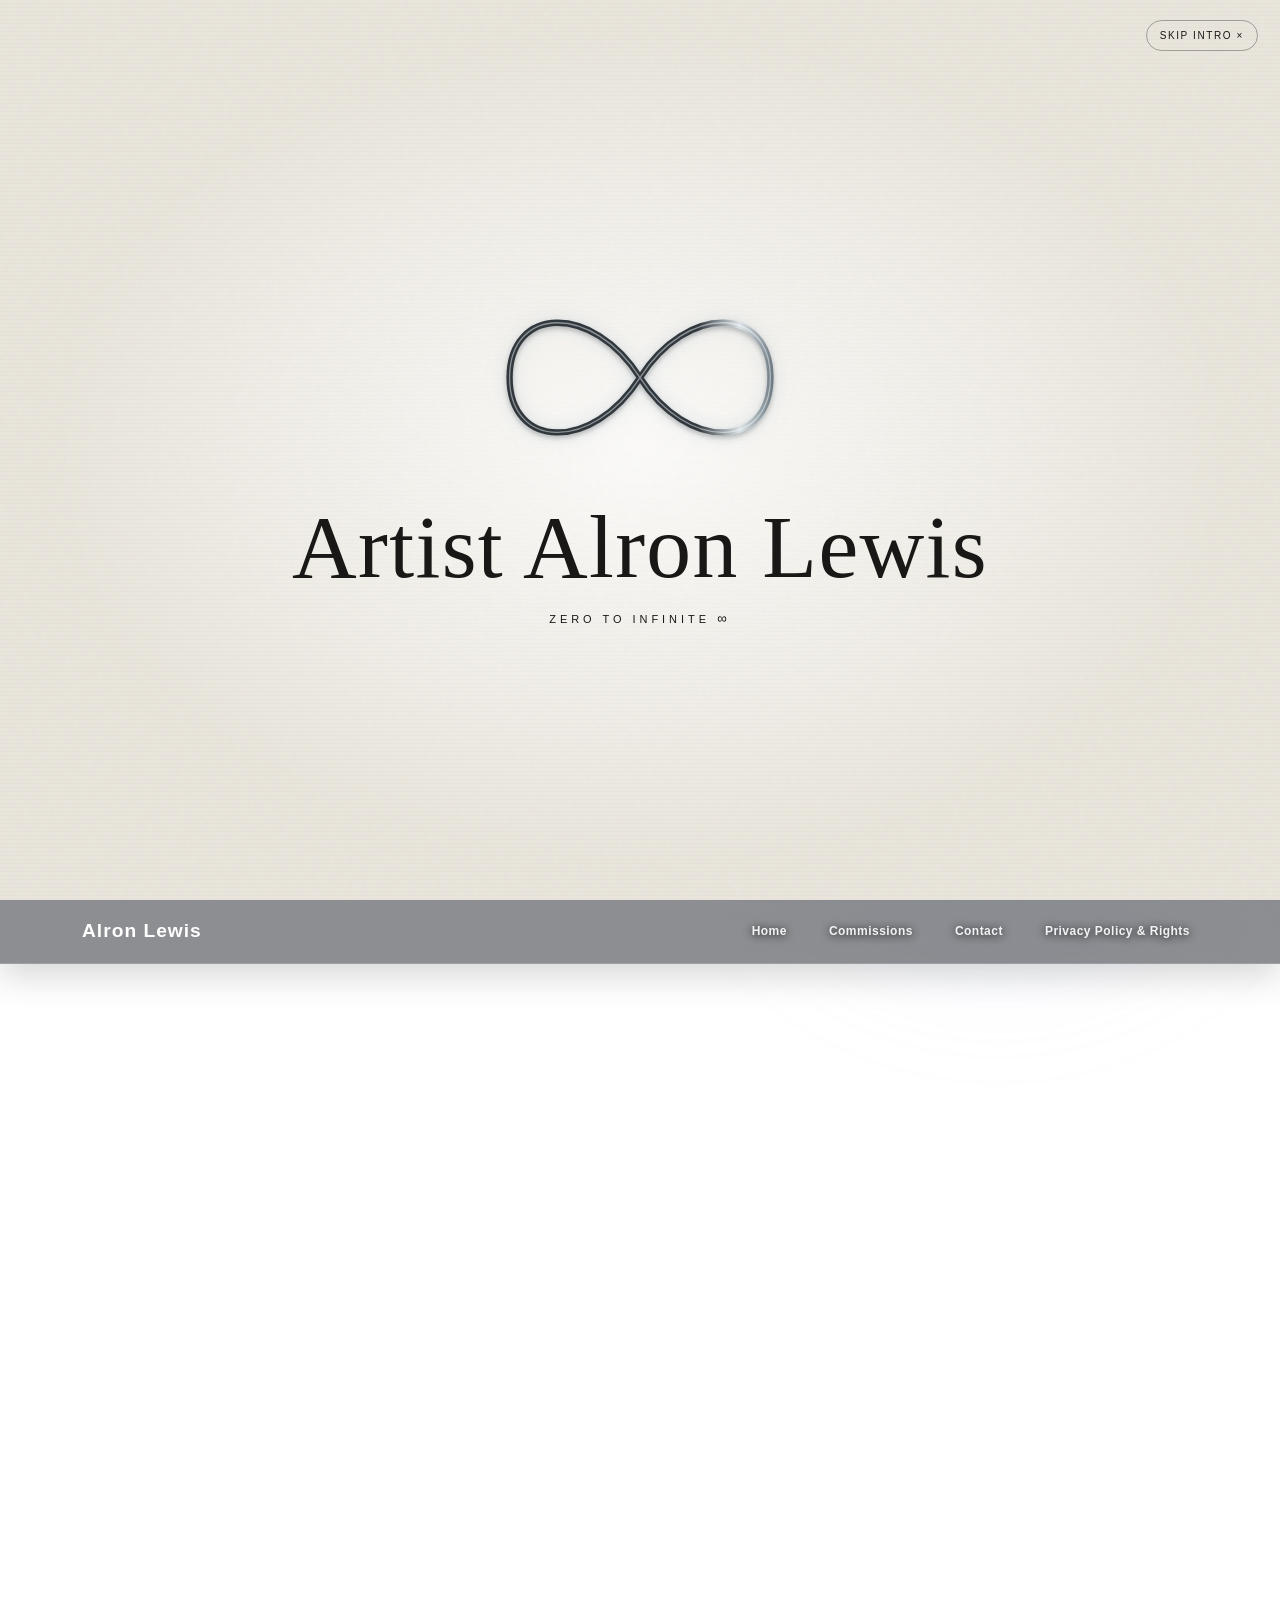
==== index.html @ 4b63dfe8 "Replace card reveal with continuous scroll brush reveal" ====
<!DOCTYPE html>
<html lang="en">
<head>
  <meta charset="UTF-8">
  <meta name="viewport" content="width=device-width, initial-scale=1.0">
  <title>Alron Lewis — Self-Taught Artist | Artwork &amp; Commissions</title>
  <link href="https://cdn.jsdelivr.net/npm/bootstrap@5.3.2/dist/css/bootstrap.min.css" rel="stylesheet">
  <link rel="stylesheet" href="https://cdnjs.cloudflare.com/ajax/libs/font-awesome/6.5.0/css/all.min.css">
 <style>
  html, body {
  margin: 0;
  padding: 0;
}

  body {
    font-family: "Poppins", sans-serif;
    background: #f4f4f4;
    color: #222;
  }

  header {
    background: url('homecover.jpg') center/cover no-repeat;
    padding: 70px 20px;
    text-align: center;
  }

  header h1 {
    font-size: 2.6rem;
    color: #fff;
    text-shadow: 2px 2px 6px rgba(0,0,0,0.6);
  }

  header p {
    font-size: 1.5rem;
    color: #eee;
    text-shadow: 2px 2px 6px rgba(0,0,0,0.6);
  }

  /* NAVBAR CLEAN UPGRADE */
.custom-nav {
  background: rgba(20, 20, 20, 0.9);
  backdrop-filter: blur(10px);
  padding: 12px 0;
  box-shadow: 0 10px 30px rgba(0,0,0,0.25);
}

.custom-nav .navbar-brand {
  font-weight: 700;
  letter-spacing: 1px;
  font-size: 1.2rem;
}

.custom-nav .nav-link {
  color: #ddd !important;
  margin-left: 18px;
  position: relative;
  font-weight: 500;
}

.custom-nav .nav-link::after {
  content: "";
  position: absolute;
  left: 0;
  bottom: -5px;
  width: 0%;
  height: 2px;
  background: #ffd700;
  transition: 0.3s ease;
}

.custom-nav .nav-link:hover::after {
  width: 100%;
}

.custom-nav .nav-link:hover {
  color: #fff !important;
}

/* Mobile */
@media (max-width: 768px) {
  .custom-nav {
    padding: 10px;
  }

  .custom-nav .nav-link {
    margin-left: 0;
    padding: 10px 0;
  }
}

 /* ABOUT CARD STYLE (same as achievement) */
.about-card {
  max-width: 1000px;
  margin: auto;
  background: #fafafa;
  border-radius: 20px;
  padding: 35px;
  display: flex;
  align-items: center;
  gap: 30px;
  box-shadow: 0 15px 35px rgba(0,0,0,0.08);
}

.about-card img {
  width: 220px;
  border-radius: 50%;
  object-fit: cover;
  box-shadow: 0 10px 25px rgba(0,0,0,0.15);
}

.about-content h2 {
  margin-bottom: 12px;
}

.about-content p {
  color: #555;
  font-size: 1rem;
  line-height: 1.7;
}

/* Mobile */
@media (max-width: 768px) {
  .about-card {
    flex-direction: column;
    text-align: center;
    padding: 25px;
  }

  .about-card img {
    width: 160px;
  }
}


  /* ACHIEVEMENTS */
  .achievement-section {
    padding: 80px 20px;
    background: #ffffff;
    text-align: center;
  }

  .achievement-list {
    display: flex;
    flex-direction: column;
    gap: 35px;
  }

  .achievement-card {
    max-width: 1000px;
    margin: auto;
    background: #fafafa;
    border-radius: 20px;
    padding: 35px;
    display: flex;
    align-items: center;
    gap: 30px;
    box-shadow: 0 15px 35px rgba(0,0,0,0.08);
    transition: transform 0.3s ease;
  }

  .achievement-card:hover {
    transform: translateY(-6px);
  }

  .achievement-logo {
    width: 200px;
    border-radius: 18px;
    cursor: pointer;
    transition: transform 0.3s ease;
  }

  .achievement-logo:hover {
    transform: scale(1.05);

  }

  .achievement-content h3 {
    font-size: 1.6rem;
    margin-bottom: 10px;
  }

  .achievement-content p {
    font-size: 1rem;
    color: #555;
  }

  .achievement-year {
    font-weight: 600;
    color: #777;
  }

/* SALE PREVIEW CARD (MATCHES OTHER CARDS) */
.sale-preview-card {
  max-width: 1000px;              /* same width logic as other cards */
  margin: auto;
  background: #fafafa;            /* same light background */
  border-radius: 20px;
  padding: 35px;
  box-shadow: 0 15px 35px rgba(0,0,0,0.08);
  transition: transform 0.3s ease;
  cursor: pointer;
}

.sale-preview-card:hover {
  transform: translateY(-6px);
}

/* Slideshow container inside card */
.sale-preview {
  max-width: 420px;               /* controls image size */
  margin: auto;
}

/* SALE PREVIEW CARD */
.sale-preview-card {
  background: #ffffff;
  padding: 18px;
  border-radius: 24px;
  box-shadow: 0 12px 30px rgba(0, 0, 0, 0.08);
  max-width: 360px;
  margin: auto;
  cursor: pointer;
  transition: transform 0.3s ease, box-shadow 0.3s ease;
}

/* Hover like other cards */
.sale-preview-card:hover {
  transform: translateY(-6px);
  box-shadow: 0 18px 40px rgba(0, 0, 0, 0.12);
}

/* IMAGE STYLE (MATCHING YOUR SCREENSHOT) */
.sale-preview-card img {
  width: 100%;
  height: auto;
  max-height: 1100px;
  object-fit: contain;          /* original size preserved */
  border-radius: 18px;          /* smooth corners like showcase */
  display: block;
  background: #f4f4f4;          /* soft inner background */
  padding: 10px;
}
/* Label text */
.sale-preview-label {
  border-radius: 14px; 
  text-align: center;
  margin-top: 18px;
  font-weight: 600;
  letter-spacing: 1px;
  color: #777;
}

/* Mobile */
@media (max-width: 768px) {
  .sale-preview-card {
    max-width: 90%;
    padding: 14px;
  }

  .sale-preview-card img {
    max-height: 220px;
    border-radius: 16px;
  }
}
  /* GALLERY */
  /* GALLERY CARD STYLE */
.gallery-card {
  max-width: 1100px;
  margin: auto;
  background: #fafafa;
  border-radius: 20px;
  padding: 35px;
  box-shadow: 0 15px 35px rgba(0,0,0,0.08);
}

.gallery-card h2 {
  margin-bottom: 25px;
}

.gallery img {
  border-radius: 14px;
  cursor: pointer;
  box-shadow: 0 8px 22px rgba(0,0,0,0.12);
  transition: transform 0.35s ease, box-shadow 0.35s ease;
}

.gallery img:hover {
  transform: translateY(-6px);
  box-shadow: 0 16px 30px rgba(0,0,0,0.2);
}
/* POPUP */
  .image-popup {
    display: none;
    position: fixed;
    inset: 0;
    background: rgba(0,0,0,0.85);
    z-index: 9999;
    justify-content: center;
    align-items: center;
  }

  .popup-image {
    max-width: 90%;
    max-height: 90%;
    border-radius: 16px;
    animation: zoomIn 0.3s ease;
  }

  .close-popup {
    position: absolute;
    top: 20px;
    right: 30px;
    font-size: 35px;
    color: #fff;
    cursor: pointer;
  }

  @keyframes zoomIn {
    from { transform: scale(0.85); opacity: 0; }
    to { transform: scale(1); opacity: 1; }
  }

  /* FOOTER */
  footer {
    background: #111;
    color: #fff;
    text-align: center;
    padding: 25px;
  }

  footer a {
    color: #fff;
    text-decoration: none;
    margin: 0 12px;
  }

  footer a:hover {
    color: #ffd700;
  }

  /* MOBILE */
  @media (max-width: 768px) {
    header h1 { font-size: 2rem; }
    header p { font-size: 1.1rem; }

    .achievement-card {
      flex-direction: column;
      text-align: center;
      padding: 25px;
    }

    .achievement-logo {
      width: 160px;
    }
  }
/* Mobile spacing */
@media (max-width: 768px) {
  .gallery-card {
    padding: 25px;
  }
}

  @keyframes zoomIn {
    from { transform: scale(0.85); opacity: 0; }
    to { transform: scale(1); opacity: 1; }
  }

  /* FOOTER */
  footer {
    background: #111;
    color: #fff;
    text-align: center;
    padding: 25px;
  }

  footer a {
    color: #fff;
    text-decoration: none;
    margin: 0 12px;
  }

  footer a:hover {
    color: #ffd700;
  }

  /* MOBILE */
  @media (max-width: 768px) {
    header h1 { font-size: 2rem; }
    header p { font-size: 1.1rem; }

    .achievement-card {
      flex-direction: column;
      text-align: center;
      padding: 25px;
    }

    .achievement-logo {
      width: 160px;
    }
  }

/* CINEMATIC ZERO TO INFINITE INTRO */
#alron-intro{position:fixed;inset:0;z-index:100000;background:#e9e5dc;color:#191817;display:grid;place-items:center;overflow:hidden;opacity:1;visibility:visible;transition:opacity .95s ease,visibility 0s linear .95s,background 1.1s ease,color 1.1s ease}
#alron-intro .intro-paper{position:absolute;inset:0;background:radial-gradient(ellipse at center,rgba(255,255,255,.82),transparent 65%),repeating-linear-gradient(0deg,rgba(70,60,45,.025) 0 1px,transparent 1px 4px),#e9e5dc}
#alron-intro .intro-grain{position:absolute;inset:0;opacity:.13;pointer-events:none;background-image:url("data:image/svg+xml,%3Csvg viewBox='0 0 180 180' xmlns='http://www.w3.org/2000/svg'%3E%3Cfilter id='n'%3E%3CfeTurbulence type='fractalNoise' baseFrequency='.8' numOctaves='3' stitchTiles='stitch'/%3E%3C/filter%3E%3Crect width='100%25' height='100%25' filter='url(%23n)' opacity='.25'/%3E%3C/svg%3E")}
#alron-intro .intro-center{position:relative;z-index:2;width:min(90%,760px);text-align:center;transform:translateY(0) scale(1);transition:opacity .7s ease,transform .7s ease}
#alron-intro .intro-mark{width:min(68vw,390px);display:block;margin:0 auto 18px;overflow:visible}
#alron-intro .intro-path{fill:none;stroke:url(#infinitySteel);stroke-width:5.2;stroke-linecap:round;stroke-linejoin:round;stroke-dasharray:1000;stroke-dashoffset:1000;filter:drop-shadow(0 2px 2px rgba(20,25,30,.28)) drop-shadow(0 0 7px rgba(190,205,215,.55));animation:alronDraw 3.1s cubic-bezier(.55,.05,.3,1) .35s forwards}#alron-intro .intro-glint{fill:none;stroke:rgba(255,255,255,.62);stroke-width:1.05;stroke-linecap:round;stroke-linejoin:round;stroke-dasharray:1000;stroke-dashoffset:1000;opacity:.72;animation:alronDraw 3.1s cubic-bezier(.55,.05,.3,1) .35s forwards}#alron-intro.intro-finale .intro-path{stroke:url(#infinitySteel)}
#alron-intro .intro-name{font:400 clamp(2.5rem,8vw,5.6rem)/1.05 Georgia,serif;letter-spacing:.015em;margin:0;opacity:0;transform:translateY(12px);animation:alronReveal .9s ease 3.25s forwards}
#alron-intro .intro-tag{font:500 11px Arial,sans-serif;letter-spacing:.36em;margin-top:17px;opacity:0;animation:alronReveal .9s ease 4s forwards}
#alron-intro .intro-skip{position:absolute;z-index:3;right:22px;top:20px;border:1px solid rgba(30,30,30,.35);background:transparent;color:inherit;padding:9px 13px;border-radius:30px;font:10px Arial,sans-serif;letter-spacing:.16em;cursor:pointer}
#alron-intro.intro-finale{background:#101010;color:#f4f1e9}
#alron-intro.intro-finale .intro-paper{opacity:0;transition:opacity 1s ease}

#alron-intro.intro-finale .intro-tag{color:#c8c4bc}
#alron-intro.intro-leave{animation:alronExit 1.15s cubic-bezier(.22,.61,.36,1) forwards;pointer-events:none}#alron-intro.intro-leave .intro-center{opacity:0;transform:translateY(-14px) scale(.98);transition:opacity .75s ease,transform .85s cubic-bezier(.22,.61,.36,1)}@keyframes alronExit{0%{opacity:1;filter:blur(0)}70%{opacity:.35;filter:blur(2px)}100%{opacity:0;filter:blur(7px);visibility:hidden}}
@keyframes alronDraw{to{stroke-dashoffset:0}}
@keyframes alronReveal{to{opacity:1;transform:translateY(0)}}
@keyframes alronPencil{0%{opacity:0;transform:translate(-115px,68px) rotate(-34deg)}12%{opacity:1}82%{opacity:1}100%{opacity:0;transform:translate(115px,-68px) rotate(-34deg)}}
@keyframes alronNudge{50%{transform:translateY(4px)}}
@media(max-width:600px){#alron-intro .intro-skip{right:14px;top:14px}#alron-intro .intro-tag{letter-spacing:.23em;font-size:9px}}
@media(prefers-reduced-motion:reduce){#alron-intro *,#alron-intro *:before{animation-duration:.01ms!important;animation-delay:0s!important;transition-duration:.01ms!important}}


/* DARK CINEMATIC HOMEPAGE */
html{scroll-behavior:smooth;scroll-padding-top:84px}
body{background:#0b0b0c;color:#eee;font-family:"Poppins",Arial,sans-serif}
.home-hero{position:relative;min-height:calc(100vh - 0px);display:flex;align-items:center;justify-content:flex-start;text-align:left;padding:120px clamp(26px,9vw,140px) 105px;background:#101012 url('homecover.jpg') center/cover no-repeat;overflow:hidden}
.home-hero:after{content:"";position:absolute;inset:0;background:linear-gradient(90deg,rgba(5,5,6,.88) 0%,rgba(5,5,6,.55) 48%,rgba(5,5,6,.08) 100%),linear-gradient(0deg,rgba(5,5,6,.62),transparent 35%);pointer-events:none}
.hero-shade{position:absolute;inset:0;background:radial-gradient(ellipse at 72% 42%,rgba(255,255,255,.08),transparent 38%);z-index:1}
.hero-copy{position:relative;z-index:2;max-width:760px}
.hero-kicker{font-size:10px!important;letter-spacing:.42em;color:#c4c4c4!important;margin:0 0 24px!important;text-shadow:none!important}
.home-hero h1{font:400 clamp(3.2rem,8.8vw,7.8rem)/.92 Georgia,serif;letter-spacing:-.045em;color:#f5f3ee;text-shadow:0 5px 30px rgba(0,0,0,.35);margin:0}
.home-hero h1 span{color:#b9c0c5}
.home-hero .hero-tagline{font:500 11px Arial,sans-serif;letter-spacing:.42em;color:#d2d0cb;margin:30px 0 0;text-shadow:none}
.hero-tagline span{font-size:1.5em;margin-left:5px}
.hero-actions{display:flex;flex-wrap:wrap;gap:13px;margin-top:42px}
.hero-btn{display:inline-flex;align-items:center;gap:22px;padding:15px 20px;text-decoration:none;font:10px Arial,sans-serif;letter-spacing:.15em;transition:all .3s ease}
.hero-btn-primary{background:#eee;color:#111;border:1px solid #eee}
.hero-btn-primary:hover{background:#b9c0c5;border-color:#b9c0c5;color:#090909;transform:translateY(-3px)}
.hero-btn-quiet{border:1px solid rgba(255,255,255,.45);color:#f4f2ed;background:rgba(15,15,16,.18);backdrop-filter:blur(8px)}
.hero-btn-quiet:hover{border-color:#fff;background:rgba(255,255,255,.1);color:#fff;transform:translateY(-3px)}
.hero-bottomline{position:absolute;z-index:2;left:clamp(26px,9vw,140px);right:clamp(26px,9vw,140px);bottom:28px;display:flex;justify-content:space-between;color:rgba(255,255,255,.65);font:9px Arial,sans-serif;letter-spacing:.2em}
.hero-scroll{position:absolute;z-index:2;right:clamp(26px,9vw,140px);bottom:75px;color:#ddd;font:9px Arial,sans-serif;letter-spacing:.18em;writing-mode:vertical-rl;display:flex;gap:12px;align-items:center}
.custom-nav{background:rgba(12,12,13,.82);backdrop-filter:blur(18px);border-bottom:1px solid rgba(255,255,255,.08);box-shadow:0 8px 30px rgba(0,0,0,.18)}
.custom-nav .navbar-brand{color:#f3f1ec}
.custom-nav .nav-link{color:#c9c9c9!important;font-size:12px;letter-spacing:.04em}
.custom-nav .nav-link::after{background:#c4cbd0}
.about-section,.gallery-section,.social-links{background:#101012!important;color:#eee}
.about-card,.achievement-card,.gallery-card{background:#171719;color:#eee;border:1px solid rgba(255,255,255,.07);box-shadow:0 18px 50px rgba(0,0,0,.22)}
.about-content p,.achievement-content p{color:#bcbcbc}
.achievement-section{background:#0b0b0c;color:#eee}
.achievement-year{color:#a7a7a7}
.sale-preview-card{background:#171719;border:1px solid rgba(255,255,255,.08);box-shadow:0 18px 50px rgba(0,0,0,.24)}
.sale-preview-card img{background:#101012}
.sale-preview-label{color:#d1d1d1;letter-spacing:.16em;font-size:11px}
.gallery-card h2{color:#e8e6e1;font:400 clamp(1.25rem,2.8vw,2rem)/1.35 Georgia,serif}
.social-links p{color:#aaa}
.social-links .btn{border-color:#777;color:#eee}
.social-links .btn:hover{background:#eee;color:#111;border-color:#eee}
footer{background:#070708;color:#aaa;border-top:1px solid rgba(255,255,255,.08)}
footer a{color:#ddd}
@media(max-width:768px){
 .home-hero{min-height:88vh;padding:115px 25px 115px;background-position:60% center}
 .home-hero:after{background:linear-gradient(90deg,rgba(5,5,6,.82),rgba(5,5,6,.34)),linear-gradient(0deg,rgba(5,5,6,.65),transparent 45%)}
 .home-hero h1{font-size:clamp(3.1rem,14vw,5.3rem)}
 .hero-kicker{letter-spacing:.3em}
 .home-hero .hero-tagline{letter-spacing:.28em}
 .hero-actions{gap:10px;margin-top:32px;flex-direction:column;align-items:flex-start}
 .hero-btn{min-width:230px;justify-content:space-between}
 .hero-bottomline{left:24px;right:24px;bottom:22px;font-size:8px;letter-spacing:.12em}
 .hero-scroll{display:none}
}


/* HOMEPAGE NAV + DYNAMIC STEEL GLASS CARDS */
.custom-nav{background:rgba(8,9,11,.96)!important;border-bottom:1px solid rgba(215,225,235,.2)!important}
.custom-nav .navbar-brand{color:#fff!important}
.custom-nav .navbar-toggler{border:1px solid rgba(255,255,255,.45)!important;padding:7px 10px}
.custom-nav .navbar-toggler-icon{filter:brightness(0) invert(1);opacity:1}
.custom-nav .nav-link{color:#f1f3f5!important;font-weight:600!important;text-shadow:0 1px 8px #000;opacity:1!important}
.custom-nav .nav-link:hover,.custom-nav .nav-link:focus{color:#fff!important}
@media(min-width:992px){
  .custom-nav .navbar-toggler{display:none!important}
  .custom-nav #navbarNav{display:flex!important;flex-basis:auto!important;visibility:visible!important}
  .custom-nav .navbar-nav{flex-direction:row!important;gap:8px}
}
@media(max-width:991.98px){
  .custom-nav #navbarNav{background:rgba(9,10,12,.98);padding:12px 18px;margin-top:10px;border:1px solid rgba(255,255,255,.13);border-radius:14px}
  .custom-nav .nav-link{padding:12px 4px!important}
}
.about-card,.achievement-card,.gallery-card,.sale-feature-card{
  color:#f2f3f4!important;
  background:linear-gradient(135deg,rgba(39,43,49,.97),rgba(17,19,23,.97) 58%,rgba(48,53,60,.94))!important;
  border:1px solid rgba(220,230,240,.2)!important;
  box-shadow:0 22px 55px rgba(0,0,0,.42),inset 0 1px 0 rgba(255,255,255,.12)!important;
  position:relative;isolation:isolate;overflow:hidden;
}
.about-card:before,.achievement-card:before,.gallery-card:before,.sale-feature-card:before{
  content:"";position:absolute;inset:0 0 auto;height:2px;z-index:2;
  background:linear-gradient(90deg,transparent,#9daab5,#fff,#7c8994,transparent);
  opacity:.9;pointer-events:none
}
.about-content h2,.achievement-content h3,.gallery-card h2{color:#f6f5f1!important}
.about-content p,.achievement-content p{color:#cbd0d5!important}
.about-content strong,.achievement-content strong{color:#fff!important}
.achievement-year{color:#aeb9c3!important}
.about-card,.achievement-card{transition:transform .45s cubic-bezier(.2,.75,.25,1),box-shadow .45s ease,border-color .45s ease!important}
.about-card:hover,.achievement-card:hover{transform:translateY(-7px) scale(1.008);border-color:rgba(220,235,248,.48)!important;box-shadow:0 30px 75px rgba(0,0,0,.55),0 0 28px rgba(180,200,220,.08),inset 0 1px 0 rgba(255,255,255,.18)!important}
.achievement-card{position:relative}
.achievement-card:after{content:"";position:absolute;width:210px;height:210px;right:-95px;top:-115px;border-radius:50%;background:radial-gradient(circle,rgba(205,220,235,.13),transparent 68%);pointer-events:none}
.achievement-logo{position:relative;z-index:1;transition:transform .5s cubic-bezier(.2,.75,.25,1),filter .5s ease!important}
.achievement-card:hover .achievement-logo{transform:scale(1.035) rotate(-1deg);filter:contrast(1.04)}
.gallery-card{transition:border-color .35s ease,box-shadow .35s ease}
.gallery-card img{transition:transform .45s cubic-bezier(.2,.75,.25,1),filter .45s ease!important}
.gallery-card img:hover{transform:translateY(-8px) scale(1.025);filter:brightness(1.06)}
/* Artwork-for-sale feature */
.sale-feature-section{background:#0b0b0c!important}
.sale-feature-card{max-width:1100px;margin:auto;border-radius:28px;display:grid;grid-template-columns:minmax(0,1.05fr) minmax(0,.95fr);min-height:420px;transition:transform .4s ease,box-shadow .4s ease}
.sale-feature-card:hover{transform:translateY(-6px);box-shadow:0 32px 80px rgba(0,0,0,.58),0 0 35px rgba(190,205,220,.08),inset 0 1px 0 rgba(255,255,255,.16)!important}
.sale-feature-visual{position:relative;min-height:420px;padding:24px;display:flex;align-items:center;justify-content:center;background:radial-gradient(ellipse at center,rgba(160,175,190,.13),transparent 68%)}
.sale-feature-carousel{width:100%;height:100%;min-height:370px;border-radius:18px;overflow:hidden;background:#090a0c}
.sale-feature-carousel .carousel-inner,.sale-feature-carousel .carousel-item{height:100%;min-height:370px}
.sale-feature-carousel .carousel-item img{width:100%;height:370px;object-fit:contain;padding:10px;display:block;filter:drop-shadow(0 18px 25px rgba(0,0,0,.45))}
.sale-feature-carousel .carousel-indicators{margin-bottom:8px}
.sale-feature-carousel .carousel-indicators button{width:7px;height:7px;border:0;border-radius:50%;margin:0 5px}
.sale-feature-carousel .carousel-control-prev,.sale-feature-carousel .carousel-control-next{width:12%;opacity:.8}
.sale-image-caption{position:absolute;left:34px;top:34px;z-index:3;padding:7px 10px;border:1px solid rgba(255,255,255,.2);border-radius:30px;background:rgba(8,9,11,.65);color:#e9edf0;font:9px Arial,sans-serif;letter-spacing:.16em;backdrop-filter:blur(10px)}
.sale-feature-copy{padding:clamp(28px,5vw,64px);display:flex;flex-direction:column;justify-content:center;align-items:flex-start}
.sale-eyebrow{font:10px Arial,sans-serif;letter-spacing:.2em;color:#b8c3cc;margin-bottom:24px}
.sale-eyebrow i{font-size:7px;color:#d5e0e8;margin-right:8px;vertical-align:2px}
.sale-feature-copy h2{font:400 clamp(2.2rem,4vw,3.7rem)/1.04 Georgia,serif;letter-spacing:-.035em;color:#f6f4ef;margin:0 0 22px}
.sale-feature-copy h2 em{color:#aebbc5;font-weight:400}
.sale-feature-copy p{max-width:390px;color:#c0c6cc;font-size:14px;line-height:1.9;margin:0 0 30px}
.sale-feature-link{display:inline-flex;align-items:center;gap:35px;padding:15px 19px;background:#e9edf0;color:#111519;text-decoration:none;font:10px Arial,sans-serif;letter-spacing:.13em;transition:all .3s ease}
.sale-feature-link:hover{background:#b8c5ce;color:#080a0c;transform:translateY(-3px);gap:43px}
.sale-footnote{margin-top:28px;color:#84919b;font:9px Arial,sans-serif;letter-spacing:.18em}
@media(max-width:767px){
 .sale-feature-card{grid-template-columns:1fr;border-radius:22px}
 .sale-feature-visual{min-height:300px;padding:15px}
 .sale-feature-carousel,.sale-feature-carousel .carousel-inner,.sale-feature-carousel .carousel-item{min-height:270px}
 .sale-feature-carousel .carousel-item img{height:270px}
 .sale-image-caption{left:24px;top:24px;font-size:8px}
 .sale-feature-copy{padding:30px 25px 34px}
 .sale-feature-copy h2{font-size:2.5rem}
}
@media(prefers-reduced-motion:reduce){
 .about-card,.achievement-card,.gallery-card img,.sale-feature-card,.sale-feature-link{transition:none!important}
}


/* MATCH ABOUT + ACHIEVEMENT PANELS TO THE ARTWORK-FOR-SALE FEATURE */
.about-card,.achievement-card{
  display:grid!important;
  grid-template-columns:minmax(0,1.05fr) minmax(0,.95fr)!important;
  align-items:stretch!important;
  gap:0!important;
  max-width:1100px!important;
  min-height:390px;
  padding:0!important;
  border-radius:28px!important;
  overflow:hidden!important;
  background:linear-gradient(135deg,#272b31,#111317 58%,#30353c)!important;
  border:1px solid rgba(220,230,240,.2)!important;
  box-shadow:0 22px 55px rgba(0,0,0,.42),inset 0 1px 0 rgba(255,255,255,.12)!important;
}
.about-card>img,.achievement-card>.achievement-logo{
  width:100%!important;
  height:100%!important;
  min-height:390px;
  max-height:440px;
  object-fit:contain!important;
  padding:28px!important;
  margin:0!important;
  border:0!important;
  border-radius:0!important;
  background:radial-gradient(ellipse at center,rgba(160,175,190,.16),transparent 70%),linear-gradient(135deg,rgba(255,255,255,.035),rgba(0,0,0,.18))!important;
  box-shadow:none!important;
  cursor:pointer;
}
.about-content,.achievement-content{
  padding:clamp(28px,5vw,62px)!important;
  display:flex;
  flex-direction:column;
  justify-content:center;
  align-items:flex-start;
  text-align:left;
  position:relative;
  z-index:1;
}
.about-content h2,.achievement-content h3{
  color:#f6f4ef!important;
  font:400 clamp(2rem,3.7vw,3.2rem)/1.08 Georgia,serif!important;
  letter-spacing:-.035em;
  margin:0 0 22px!important;
}
.about-content p,.achievement-content p{
  max-width:440px;
  color:#c0c6cc!important;
  font-size:14px!important;
  line-height:1.9!important;
  margin:0 0 22px!important;
}
.about-content strong,.achievement-content strong{color:#fff!important}
.achievement-year{
  display:inline-block;
  color:#b8c3cc!important;
  font:10px Arial,sans-serif;
  letter-spacing:.2em;
  padding:9px 13px;
  border:1px solid rgba(220,230,240,.22);
  border-radius:30px;
  background:rgba(255,255,255,.045);
}
.about-card:hover,.achievement-card:hover{
  transform:translateY(-6px)!important;
  border-color:rgba(220,235,248,.42)!important;
  box-shadow:0 32px 80px rgba(0,0,0,.58),0 0 35px rgba(190,205,220,.08),inset 0 1px 0 rgba(255,255,255,.16)!important;
}
.achievement-card:hover>.achievement-logo,.about-card:hover>img{
  transform:scale(1.025)!important;
  filter:brightness(1.06);
}
.gallery-card{
  max-width:1100px!important;
  padding:clamp(24px,4vw,48px)!important;
  border-radius:28px!important;
}
.gallery-card h2{margin-bottom:32px!important}
@media(max-width:767px){
  .about-card,.achievement-card{grid-template-columns:1fr!important;min-height:0}
  .about-card>img,.achievement-card>.achievement-logo{
    min-height:0;height:290px!important;max-height:320px;padding:18px!important;
  }
  .about-content,.achievement-content{padding:28px 25px 32px!important;align-items:center;text-align:center}
  .about-content h2,.achievement-content h3{font-size:2.35rem!important}
  .about-content p,.achievement-content p{font-size:13px!important}
}


/* SAME SPLIT-CARD DESIGN AS ARTWORK FOR SALE — DISTINCT GRADIENTS */
.about-card,.achievement-card{
  display:grid!important;
  grid-template-columns:minmax(0,1.05fr) minmax(0,.95fr)!important;
  align-items:stretch!important;
  gap:0!important;
  max-width:1100px!important;
  min-height:420px!important;
  padding:0!important;
  margin:0 auto 34px!important;
  border-radius:28px!important;
  overflow:hidden!important;
  position:relative!important;
  isolation:isolate!important;
  border:1px solid rgba(255,255,255,.2)!important;
  box-shadow:0 22px 55px rgba(0,0,0,.42),inset 0 1px 0 rgba(255,255,255,.15)!important;
  transition:transform .4s ease,box-shadow .4s ease,border-color .4s ease!important;
}
/* About — warm graphite / bronze gradient */
.about-card{
  background:linear-gradient(118deg,#453b32 0%,#29231f 48%,#171719 100%)!important;
}
.about-card>img{
  background:radial-gradient(ellipse at 50% 45%,rgba(218,177,125,.24),transparent 68%),linear-gradient(145deg,rgba(207,167,119,.13),rgba(12,12,13,.3))!important;
}
/* Camlin — deep forest / emerald gradient */
.achievement-card:nth-child(1){
  background:linear-gradient(118deg,#183b35 0%,#172b29 48%,#121719 100%)!important;
}
.achievement-card:nth-child(1)>.achievement-logo{
  background:radial-gradient(ellipse at 50% 45%,rgba(102,190,157,.22),transparent 68%),linear-gradient(145deg,rgba(79,154,127,.14),rgba(8,14,13,.3))!important;
}
/* Google — midnight indigo / violet gradient */
.achievement-card:nth-child(2){
  background:linear-gradient(118deg,#34304d 0%,#242238 48%,#15151c 100%)!important;
}
.achievement-card:nth-child(2)>.achievement-logo{
  background:radial-gradient(ellipse at 50% 45%,rgba(157,145,220,.24),transparent 68%),linear-gradient(145deg,rgba(132,119,195,.14),rgba(10,10,18,.3))!important;
}
.about-card:before,.achievement-card:before{
  content:"";position:absolute;inset:0 0 auto;height:2px;z-index:2;
  background:linear-gradient(90deg,transparent,rgba(255,255,255,.5),#fff,rgba(255,255,255,.35),transparent);
  opacity:.8;pointer-events:none;
}
.about-card>img,.achievement-card>.achievement-logo{
  width:100%!important;height:100%!important;min-height:420px!important;max-height:460px!important;
  object-fit:contain!important;padding:26px!important;margin:0!important;
  border:0!important;border-radius:0!important;box-shadow:none!important;
  display:block;position:relative;z-index:1;
  transition:transform .55s cubic-bezier(.2,.75,.25,1),filter .55s ease!important;
}
.about-content,.achievement-content{
  padding:clamp(28px,5vw,64px)!important;
  display:flex!important;flex-direction:column!important;justify-content:center!important;
  align-items:flex-start!important;text-align:left!important;position:relative;z-index:1;
}
.about-content h2,.achievement-content h3{
  color:#fbf8f2!important;font:400 clamp(2.2rem,4vw,3.6rem)/1.04 Georgia,serif!important;
  letter-spacing:-.035em;margin:0 0 22px!important;
}
.about-content p,.achievement-content p{
  max-width:430px;color:rgba(247,245,240,.78)!important;
  font-size:14px!important;line-height:1.9!important;margin:0 0 24px!important;
}
.about-content strong,.achievement-content strong{color:#fff!important}
.achievement-year{
  display:inline-block!important;color:#f3eee5!important;font:10px Arial,sans-serif!important;
  letter-spacing:.2em;padding:9px 14px;border:1px solid rgba(255,255,255,.28);
  border-radius:30px;background:rgba(255,255,255,.07);
}
.about-card:hover,.achievement-card:hover{
  transform:translateY(-6px)!important;border-color:rgba(255,255,255,.4)!important;
  box-shadow:0 32px 80px rgba(0,0,0,.58),0 0 35px rgba(210,210,220,.08),inset 0 1px 0 rgba(255,255,255,.2)!important;
}
.about-card:hover>img,.achievement-card:hover>.achievement-logo{
  transform:scale(1.035)!important;filter:brightness(1.07);
}
@media(max-width:767px){
  .about-card,.achievement-card{grid-template-columns:1fr!important;min-height:0!important;border-radius:22px!important}
  .about-card>img,.achievement-card>.achievement-logo{
    min-height:0!important;height:290px!important;max-height:320px!important;padding:18px!important;
  }
  .about-content,.achievement-content{padding:30px 25px 34px!important;align-items:flex-start!important;text-align:left!important}
  .about-content h2,.achievement-content h3{font-size:2.55rem!important}
  .about-content p,.achievement-content p{font-size:13px!important}
}


/* FINAL ALIGNMENT: ABOUT + ACHIEVEMENTS USE THE SALE FEATURE CARD GEOMETRY */
.about-card,.achievement-card{
  max-width:1100px!important;
  width:100%!important;
  min-height:420px!important;
  margin:0 auto 34px!important;
  padding:0!important;
  display:grid!important;
  grid-template-columns:minmax(0,1.05fr) minmax(0,.95fr)!important;
  align-items:stretch!important;
  gap:0!important;
  border-radius:28px!important;
  overflow:hidden!important;
  border:1px solid rgba(220,230,240,.2)!important;
  box-shadow:0 22px 55px rgba(0,0,0,.42),inset 0 1px 0 rgba(255,255,255,.12)!important;
  transition:transform .4s ease,box-shadow .4s ease!important;
}
/* Different card gradients only — same layout as sale card */
.about-card{
  background:linear-gradient(135deg,#51453b 0%,#302923 58%,#1b1918 100%)!important;
}
.achievement-card:nth-child(1){
  background:linear-gradient(135deg,#294b43 0%,#1d3530 58%,#151d1b 100%)!important;
}
.achievement-card:nth-child(2){
  background:linear-gradient(135deg,#45405f 0%,#2c2942 58%,#191822 100%)!important;
}
/* Image side: same inset frame and breathing room as sale carousel */
.about-card>img,.achievement-card>img.achievement-logo{
  width:100%!important;
  height:100%!important;
  min-height:420px!important;
  max-height:460px!important;
  object-fit:contain!important;
  display:block!important;
  padding:24px!important;
  margin:0!important;
  border:0!important;
  border-radius:0!important;
  box-shadow:none!important;
  background:radial-gradient(ellipse at center,rgba(255,255,255,.13),transparent 70%),rgba(0,0,0,.12)!important;
  transition:transform .45s ease,filter .45s ease!important;
}
/* Text side mirrors .sale-feature-copy exactly */
.about-content,.achievement-content{
  padding:clamp(28px,5vw,64px)!important;
  display:flex!important;
  flex-direction:column!important;
  justify-content:center!important;
  align-items:flex-start!important;
  text-align:left!important;
  position:relative!important;
}
.about-content h2,.achievement-content h3{
  color:#f6f4ef!important;
  font:400 clamp(2.2rem,4vw,3.6rem)/1.04 Georgia,serif!important;
  letter-spacing:-.035em!important;
  margin:0 0 22px!important;
}
.about-content p,.achievement-content p{
  max-width:390px!important;
  color:rgba(247,245,240,.8)!important;
  font-size:14px!important;
  line-height:1.9!important;
  margin:0 0 24px!important;
}
.about-content strong,.achievement-content strong{color:#fff!important}
.achievement-year{
  display:inline-block!important;
  color:#e7e4dd!important;
  font:10px Arial,sans-serif!important;
  letter-spacing:.18em!important;
  padding:9px 13px!important;
  border:1px solid rgba(255,255,255,.25)!important;
  border-radius:30px!important;
  background:rgba(255,255,255,.07)!important;
}
.about-card:hover,.achievement-card:hover{
  transform:translateY(-6px)!important;
  box-shadow:0 32px 80px rgba(0,0,0,.58),0 0 35px rgba(190,205,220,.08),inset 0 1px 0 rgba(255,255,255,.16)!important;
}
.about-card:hover>img,.achievement-card:hover>img.achievement-logo{
  transform:scale(1.025)!important;
  filter:brightness(1.06)!important;
}
@media(max-width:767px){
  .about-card,.achievement-card{
    grid-template-columns:1fr!important;
    min-height:0!important;
    border-radius:22px!important;
  }
  .about-card>img,.achievement-card>img.achievement-logo{
    min-height:290px!important;
    height:290px!important;
    max-height:320px!important;
    padding:18px!important;
  }
  .about-content,.achievement-content{
    padding:30px 25px 34px!important;
  }
  .about-content h2,.achievement-content h3{font-size:2.55rem!important}
  .about-content p,.achievement-content p{font-size:13px!important}
}

</style>


  <meta name="description" content="Alron Lewis is a self-taught artist creating traditional artwork, graphite portraits and original artworks. Explore his portfolio and commission a custom portrait.">
  <link rel="canonical" href="https://alronlewis.github.io/Artist-Alronlewis./index.html">
  <meta property="og:type" content="website">
  <meta property="og:title" content="Alron Lewis — Self-Taught Artist | Artwork & Commissions">
  <meta property="og:description" content="Alron Lewis is a self-taught artist creating traditional artwork, graphite portraits and original artworks. Explore his portfolio and commission a custom portrait.">
  <meta property="og:url" content="https://alronlewis.github.io/Artist-Alronlewis./index.html">
  <meta property="og:image" content="https://alronlewis.github.io/Artist-Alronlewis./homecover.jpg">
  <meta property="og:image:alt" content="Art by Alron Lewis">
  <meta name="twitter:card" content="summary_large_image">
  <script type="application/ld+json">{"@context":"https://schema.org","@type":"Person","name":"Alron Lewis","jobTitle":"Artist","description":"Alron Lewis is a self-taught artist creating traditional artwork, graphite portraits and original artworks. Explore his portfolio and commission a custom portrait.","url":"https://alronlewis.github.io/Artist-Alronlewis./","image":"https://alronlewis.github.io/Artist-Alronlewis./Alron%20Lewis.jpg","sameAs":["https://www.instagram.com/artist_alron.lewis/","https://cara.app/artistalronlewis","https://www.youtube.com/@artist_alronlewis","https://www.kokuyocamlin.com/camel/artist/alron-lewis/7825"]}</script>
  <script type="application/ld+json">{"@context":"https://schema.org","@type":"WebSite","name":"Alron Lewis — Artist","url":"https://alronlewis.github.io/Artist-Alronlewis./"}</script>
  <link rel="stylesheet" href="glass.css">
<style id="sale-matched-feature-cards">

/* CARD STRUCTURE NOW MATCHES ARTWORK FOR SALE */
.about-card,.achievement-card{
  max-width:1100px!important;
  width:100%!important;
  min-height:420px!important;
  margin:0 auto 34px!important;
  padding:0!important;
  display:grid!important;
  grid-template-columns:minmax(0,1.05fr) minmax(0,.95fr)!important;
  align-items:stretch!important;
  gap:0!important;
  border-radius:28px!important;
  overflow:hidden!important;
  border:1px solid rgba(220,230,240,.2)!important;
  box-shadow:0 22px 55px rgba(0,0,0,.42),inset 0 1px 0 rgba(255,255,255,.12)!important;
  transition:transform .4s ease,box-shadow .4s ease!important;
}
/* Sale card-like image well: inset, black, rounded, centered */
.about-visual,.achievement-visual{
  min-width:0!important;
  min-height:420px!important;
  margin:24px!important;
  padding:16px!important;
  border-radius:20px!important;
  background:#08090b!important;
  display:flex!important;
  align-items:center!important;
  justify-content:center!important;
  overflow:hidden!important;
  box-shadow:inset 0 0 0 1px rgba(255,255,255,.045)!important;
}
.about-visual img,.achievement-visual img{
  display:block!important;
  width:100%!important;
  height:100%!important;
  max-height:370px!important;
  min-height:0!important;
  object-fit:contain!important;
  object-position:center!important;
  padding:0!important;
  margin:0!important;
  border:0!important;
  border-radius:0!important;
  background:transparent!important;
  box-shadow:none!important;
  transition:transform .55s cubic-bezier(.2,.75,.25,1),filter .45s ease!important;
}
/* Same sale-card text column and typography */
.about-content,.achievement-content{
  min-width:0!important;
  padding:clamp(28px,5vw,64px)!important;
  display:flex!important;
  flex-direction:column!important;
  justify-content:center!important;
  align-items:flex-start!important;
  text-align:left!important;
  position:relative!important;
  z-index:1!important;
  color:#f4f2ed!important;
}
.about-content h2,.achievement-content h3{
  color:#f6f4ef!important;
  font-family:Georgia,serif!important;
  font-size:clamp(2.2rem,4vw,3.6rem)!important;
  font-weight:400!important;
  line-height:1.04!important;
  letter-spacing:-.035em!important;
  margin:0 0 22px!important;
}
.about-content p,.achievement-content p{
  max-width:430px!important;
  color:#c0c6cc!important;
  font-family:Arial,sans-serif!important;
  font-size:14px!important;
  line-height:1.9!important;
  margin:0 0 24px!important;
}
.about-content strong,.achievement-content strong{color:#fff!important}
.achievement-year{
  display:inline-block!important;
  color:#b8c3cc!important;
  font:10px Arial,sans-serif!important;
  letter-spacing:.18em!important;
  padding:9px 13px!important;
  border:1px solid rgba(255,255,255,.25)!important;
  border-radius:30px!important;
  background:rgba(255,255,255,.07)!important;
}
/* Individual gradients, same geometry */
.about-card{background:linear-gradient(135deg,#252a30 0%,#171a1e 58%,#292d32 100%)!important}
.achievement-card:nth-child(1){background:linear-gradient(135deg,#183b35 0%,#142b27 58%,#1d3430 100%)!important}
.achievement-card:nth-child(2){background:linear-gradient(135deg,#34304d 0%,#211f32 58%,#302c43 100%)!important}
.about-card:hover,.achievement-card:hover{
  transform:translateY(-6px)!important;
  box-shadow:0 32px 80px rgba(0,0,0,.58),0 0 35px rgba(190,205,220,.08),inset 0 1px 0 rgba(255,255,255,.16)!important;
}
.about-card:hover .about-visual img,.achievement-card:hover .achievement-visual img{
  transform:scale(1.035)!important;
  filter:brightness(1.07)!important;
}
@media(max-width:767px){
  .about-card,.achievement-card{
    grid-template-columns:1fr!important;
    min-height:0!important;
    border-radius:22px!important;
  }
  .about-visual,.achievement-visual{
    min-height:270px!important;
    height:270px!important;
    margin:14px 14px 0!important;
    padding:12px!important;
  }
  .about-visual img,.achievement-visual img{
    max-height:245px!important;
  }
  .about-content,.achievement-content{
    padding:30px 25px 34px!important;
  }
  .about-content h2,.achievement-content h3{font-size:2.55rem!important}
  .about-content p,.achievement-content p{font-size:13px!important}
}

</style>

<style id="about-me-loop-motion">
/* ABOUT ME — subtle continuous motion */
.about-card{
  position:relative!important;
  isolation:isolate!important;
  background:linear-gradient(125deg,#252a30 0%,#171a1e 52%,#292d32 100%)!important;
}
.about-card:after{
  content:"";
  position:absolute;
  z-index:0;
  width:340px;height:340px;
  right:-130px;top:-170px;
  border-radius:50%;
  background:radial-gradient(circle,rgba(190,207,220,.17),rgba(120,145,160,.055) 42%,transparent 70%);
  filter:blur(4px);
  pointer-events:none;
  animation:aboutAuraDrift 9s ease-in-out infinite alternate;
}
.about-card:before{
  content:"";
  position:absolute;z-index:3;pointer-events:none;
  top:0;left:-55%;width:38%;height:100%;
  transform:skewX(-18deg);
  background:linear-gradient(90deg,transparent,rgba(255,255,255,.055),rgba(255,255,255,.13),transparent);
  animation:aboutCardSheen 8s ease-in-out infinite;
}
.about-visual{
  position:relative!important;
  z-index:1!important;
  overflow:hidden!important;
}
.about-visual:after{
  content:"";
  position:absolute;inset:0;
  border-radius:inherit;
  pointer-events:none;
  background:linear-gradient(115deg,transparent 25%,rgba(210,225,235,.11) 48%,transparent 68%);
  transform:translateX(-120%);
  animation:aboutPortraitGlint 7s ease-in-out infinite;
}
.about-visual img{
  transform-origin:50% 55%;
  animation:aboutPortraitFloat 6s ease-in-out infinite;
  will-change:transform;
}
.about-content{
  position:relative!important;
  z-index:2!important;
}
.about-content h2{
  background:linear-gradient(100deg,#f6f4ef 0%,#f6f4ef 38%,#b8c6d0 50%,#f6f4ef 63%,#f6f4ef 100%);
  background-size:220% 100%;
  background-clip:text;
  -webkit-background-clip:text;
  -webkit-text-fill-color:transparent;
  animation:aboutTitleMetal 8s linear infinite;
}
.about-content p{
  animation:aboutCopyBreath 7s ease-in-out infinite;
}
@keyframes aboutAuraDrift{
  0%{transform:translate(-35px,12px) scale(.88);opacity:.55}
  100%{transform:translate(-125px,105px) scale(1.18);opacity:1}
}
@keyframes aboutCardSheen{
  0%,58%{left:-55%;opacity:0}
  66%{opacity:.8}
  82%{left:125%;opacity:0}
  100%{left:125%;opacity:0}
}
@keyframes aboutPortraitGlint{
  0%,48%{transform:translateX(-120%);opacity:0}
  58%{opacity:1}
  78%,100%{transform:translateX(120%);opacity:0}
}
@keyframes aboutPortraitFloat{
  0%,100%{transform:translateY(0) scale(1)}
  50%{transform:translateY(-7px) scale(1.012)}
}
@keyframes aboutTitleMetal{
  0%{background-position:100% 50%}
  100%{background-position:-120% 50%}
}
@keyframes aboutCopyBreath{
  0%,100%{opacity:.92}
  50%{opacity:1}
}
.about-card:hover .about-visual img{
  animation-play-state:paused;
  transform:scale(1.045)!important;
}
@media(prefers-reduced-motion:reduce){
  .about-card:before,.about-card:after,.about-visual:after,
  .about-visual img,.about-content h2,.about-content p{
    animation:none!important;
  }
}
</style>

<style id="about-image-polished-corners">

/* POLISHED PORTRAIT EDGES */
.about-visual{
  padding:18px!important;
  border-radius:22px!important;
  background:linear-gradient(145deg,#0b0c0e,#050607)!important;
  box-shadow:inset 0 0 0 1px rgba(255,255,255,.08),0 12px 28px rgba(0,0,0,.24)!important;
}
.about-visual img{
  border-radius:16px!important;
  overflow:hidden!important;
  clip-path:inset(0 round 16px);
  border:1px solid rgba(255,255,255,.16)!important;
  box-shadow:0 10px 26px rgba(0,0,0,.35),0 0 0 1px rgba(255,255,255,.035)!important;
}
.about-visual:after{
  border-radius:16px!important;
  inset:18px!important;
}
.about-card:hover .about-visual img{
  border-color:rgba(225,235,242,.34)!important;
}
@media(max-width:767px){
  .about-visual{padding:12px!important;border-radius:18px!important}
  .about-visual img{border-radius:13px!important;clip-path:inset(0 round 13px)}
  .about-visual:after{inset:12px!important;border-radius:13px!important}
}

</style>
<style id="about-image-only-corners">

/* IMAGE ONLY — NO EXTRA INNER BACKGROUND OR FRAME */
.about-visual{
  margin:24px!important;
  padding:0!important;
  border-radius:0!important;
  background:transparent!important;
  box-shadow:none!important;
  overflow:visible!important;
}
.about-visual img{
  display:block!important;
  width:100%!important;
  height:100%!important;
  max-height:370px!important;
  min-height:0!important;
  object-fit:cover!important;
  object-position:center!important;
  padding:0!important;
  margin:0!important;
  border:0!important;
  border-radius:18px!important;
  clip-path:none!important;
  background:transparent!important;
  box-shadow:none!important;
}
.about-visual:after{
  inset:0!important;
  border-radius:18px!important;
  pointer-events:none!important;
}
@media(max-width:767px){
  .about-visual{
    margin:14px 14px 0!important;
    padding:0!important;
    height:270px!important;
    min-height:270px!important;
    border-radius:0!important;
  }
  .about-visual img{
    height:270px!important;
    max-height:270px!important;
    border-radius:15px!important;
  }
  .about-visual:after{inset:0!important;border-radius:15px!important}
}

</style>
<style id="gallery-feature-card-style">

/* GALLERY FEATURE CARD — MATCH THE ARTWORK-FOR-SALE FINISH */
.gallery-section{background:#0b0b0c!important;padding-top:3.5rem!important;padding-bottom:3.5rem!important}
.gallery-card{
  position:relative!important;
  isolation:isolate!important;
  max-width:1100px!important;
  width:100%!important;
  margin:0 auto!important;
  padding:clamp(24px,4vw,42px)!important;
  border-radius:28px!important;
  overflow:hidden!important;
  color:#f2f3f4!important;
  background:linear-gradient(135deg,#292d34 0%,#191c21 54%,#252a30 100%)!important;
  border:1px solid rgba(220,230,240,.2)!important;
  box-shadow:0 22px 55px rgba(0,0,0,.42),inset 0 1px 0 rgba(255,255,255,.12)!important;
  transition:transform .4s ease,box-shadow .4s ease!important;
}
.gallery-card:before{
  content:"";position:absolute;left:0;right:0;top:0;height:2px;z-index:2;
  background:linear-gradient(90deg,transparent,#9daab5,#fff,#7c8994,transparent);
  opacity:.9;pointer-events:none;
}
.gallery-card:after{
  content:"";position:absolute;z-index:-1;width:360px;height:360px;right:-170px;bottom:-240px;
  border-radius:50%;background:radial-gradient(circle,rgba(173,191,207,.12),transparent 70%);
  pointer-events:none;
}
.gallery-card:hover{transform:translateY(-5px);box-shadow:0 32px 80px rgba(0,0,0,.56),inset 0 1px 0 rgba(255,255,255,.16)!important}
.gallery-card h2{
  position:relative;z-index:1;
  max-width:900px;margin:0 auto 30px!important;
  color:#f6f4ef!important;
  font:400 clamp(1.45rem,3vw,2.25rem)/1.3 Georgia,serif!important;
  letter-spacing:-.02em;
}
.gallery-eyebrow{
  display:flex;align-items:center;justify-content:center;gap:10px;
  margin:0 0 18px;color:#aeb9c3;font:10px Arial,sans-serif;letter-spacing:.2em;
}
.gallery-eyebrow span{width:6px;height:6px;border-radius:50%;background:#d8e0e6;box-shadow:0 0 12px rgba(216,224,230,.5)}
.gallery .col-md-4{position:relative}
.gallery img{
  display:block;width:100%;height:clamp(220px,27vw,320px);object-fit:cover;
  border-radius:16px!important;border:1px solid rgba(255,255,255,.12);
  box-shadow:0 12px 28px rgba(0,0,0,.3)!important;
  transition:transform .5s cubic-bezier(.2,.75,.25,1),filter .5s ease,border-color .5s ease!important;
}
.gallery img:hover{
  transform:translateY(-7px) scale(1.025)!important;
  filter:brightness(1.08)!important;border-color:rgba(230,239,246,.38);
  box-shadow:0 20px 38px rgba(0,0,0,.42)!important;
}
.gallery-footer{
  display:flex;align-items:center;justify-content:space-between;gap:20px;
  margin-top:30px;padding-top:22px;border-top:1px solid rgba(255,255,255,.12);
}
.gallery-footer p{margin:0;color:#aeb6bd;font-size:13px;line-height:1.6}
.gallery-more-link{
  display:inline-flex;align-items:center;gap:22px;position:relative;
  padding:13px 17px;background:#e9edf0;color:#111519;text-decoration:none;
  font:10px Arial,sans-serif;letter-spacing:.13em;white-space:nowrap;
  transition:all .3s ease;
}
.gallery-more-link span{font-size:15px}
.gallery-more-link small{
  padding-left:14px;border-left:1px solid rgba(17,21,25,.2);
  font-size:9px;letter-spacing:.04em;text-transform:none;
}
.gallery-more-link:hover{background:#b8c5ce;color:#080a0c;transform:translateY(-3px);gap:27px}
@media(max-width:767px){
  .gallery-card{padding:25px 18px!important;border-radius:22px!important}
  .gallery-card h2{margin-bottom:24px!important}
  .gallery img{height:250px;max-height:250px}
  .gallery-footer{flex-direction:column;align-items:flex-start}
  .gallery-more-link{max-width:100%;gap:12px;font-size:9px;padding:13px}
  .gallery-more-link small{padding-left:10px}
}
@media(prefers-reduced-motion:reduce){
  .gallery-card,.gallery img,.gallery-more-link{transition:none!important}
}

</style>
<style id="about-gallery-visibility-fix">

/* FIX ABOUT PORTRAIT: SHOW THE FULL PHOTO WITHOUT CROPPING */
.about-visual{
  display:flex!important;
  align-items:center!important;
  justify-content:center!important;
  overflow:hidden!important;
}
.about-visual img{
  width:100%!important;
  height:100%!important;
  max-height:480px!important;
  min-height:0!important;
  object-fit:contain!important;
  object-position:center center!important;
  border-radius:18px!important;
}
/* KEEP THE GALLERY TEXT LEGIBLE ON ITS DARK STEEL CARD */
.gallery-card,
.gallery-card h2,
.gallery-card p,
.gallery-card .gallery-footer p{
  color:#f3f1ec!important;
  -webkit-text-fill-color:#f3f1ec!important;
  opacity:1!important;
  visibility:visible!important;
}
.gallery-card h2{
  background:none!important;
  -webkit-background-clip:border-box!important;
  background-clip:border-box!important;
  text-shadow:none!important;
}
.gallery-card .gallery-footer p{
  color:#c3cbd2!important;
  -webkit-text-fill-color:#c3cbd2!important;
}
.gallery-card .gallery-more-link{
  color:#111519!important;
  -webkit-text-fill-color:#111519!important;
}
@media(max-width:767px){
  .about-visual{height:auto!important;min-height:0!important}
  .about-visual img{
    width:100%!important;
    height:auto!important;
    max-height:440px!important;
    object-fit:contain!important;
  }
}

</style>

<style id="scroll-brush-reveal">
/* One shared brush sweep reveals each major section as it enters view */
.scroll-reveal-target{opacity:0;clip-path:inset(0 0 100% 0);transition:opacity .9s ease,clip-path 1.15s cubic-bezier(.2,.7,.2,1)}
.scroll-reveal-target.is-brush-revealed{opacity:1;clip-path:inset(0 0 0 0)}
#scroll-brush{position:fixed;left:-12%;top:0;width:124%;height:18px;z-index:9998;pointer-events:none;opacity:0;transform:translateY(-100px) rotate(-1deg);background:linear-gradient(90deg,transparent,rgba(155,177,194,.28) 12%,rgba(235,242,247,.9) 48%,rgba(166,185,201,.65) 82%,transparent);clip-path:polygon(0 48%,9% 15%,24% 42%,42% 0,61% 31%,78% 8%,100% 43%,96% 68%,76% 55%,58% 100%,37% 62%,17% 83%,0 48%);filter:drop-shadow(0 0 12px rgba(205,224,239,.3));will-change:transform,opacity}
#scroll-brush.is-active{opacity:1}
@media(prefers-reduced-motion:reduce){.scroll-reveal-target{opacity:1;clip-path:none;transition:none}#scroll-brush{display:none}}
</style>

</head>
<!-- Image Popup -->
<div id="imagePopup" class="image-popup">
  <span class="close-popup">&times;</span>
  <img class="popup-image" id="popupImg">
</div>
<body>

<!-- ALRON LEWIS CINEMATIC INTRO -->
<div id="alron-intro" aria-label="Alron Lewis — Zero to Infinite introduction">
  <div class="intro-paper"></div><div class="intro-grain"></div>
  <button class="intro-skip" type="button" aria-label="Skip introduction">SKIP INTRO ×</button>
  <div class="intro-center">
    <svg class="intro-mark" viewBox="0 0 320 170" role="img" aria-label="Liquid steel infinity symbol">
      <defs>
        <linearGradient id="infinitySteel" x1="0%" y1="0%" x2="100%" y2="0%">
          <stop offset="0%" stop-color="#30383e"/><stop offset="16%" stop-color="#dce4e8"/><stop offset="29%" stop-color="#697780"/><stop offset="43%" stop-color="#ffffff"/><stop offset="56%" stop-color="#78858d"/><stop offset="72%" stop-color="#f4f7f8"/><stop offset="88%" stop-color="#89959c"/><stop offset="100%" stop-color="#30383e"/>
          <animateTransform attributeName="gradientTransform" type="translate" values="-1 0;1 0;-1 0" dur="4.8s" repeatCount="indefinite"/>
        </linearGradient>
      </defs>
      <path class="intro-path" d="M160 85 C121 24 53 26 53 85 C53 144 121 146 160 85 C199 24 267 26 267 85 C267 144 199 146 160 85"/>
      <path class="intro-glint" d="M160 85 C121 24 53 26 53 85 C53 144 121 146 160 85 C199 24 267 26 267 85 C267 144 199 146 160 85"/>
    </svg>
    <h1 class="intro-name">Artist Alron Lewis</h1>
    <div class="intro-tag">ZERO TO INFINITE <span style="font-size:1.25em">∞</span></div>
  </div>
</div>


<!-- CINEMATIC HOMEPAGE HERO -->
<header class="home-hero">
  <div class="hero-shade"></div>
  <div class="hero-copy">
    <p class="hero-kicker">THE WORLD OF ART</p>
    <h1>ARTIST<br><span>ALRON LEWIS</span></h1>
    <p class="hero-tagline">ZERO TO INFINITE <span>∞</span></p>
    <div class="hero-actions">
      <a class="hero-btn hero-btn-primary" href="#gallery">EXPLORE MY ARTWORK <span>↗</span></a>
      <a class="hero-btn hero-btn-quiet" href="commission.html">COMMISSION AN ARTWORK <span>↗</span></a>
    </div>
  </div>
  <div class="hero-bottomline"><span>SELF-TAUGHT ARTIST</span><span>EST. 2020</span><span>INDIA</span></div>
  <div class="hero-scroll">SCROLL TO EXPLORE <span>↓</span></div>
</header>

<!-- Navigation -->
<nav class="navbar navbar-expand-lg navbar-dark custom-nav sticky-top">
  <div class="container">
    <a class="navbar-brand" href="#">Alron Lewis</a>
    <button class="navbar-toggler" type="button" data-bs-toggle="collapse" data-bs-target="#navbarNav">
      <span class="navbar-toggler-icon"></span>
    </button>
    <div class="collapse navbar-collapse" id="navbarNav">
      <ul class="navbar-nav ms-auto">
        <li class="nav-item"><a class="nav-link" href="index.html">Home</a></li>
        <li class="nav-item"><a class="nav-link" href="commission.html">Commissions</a></li>
        <li class="nav-item"><a class="nav-link" href="contact.html">Contact</a></li>
        <li class="nav-item"><a class="nav-link" href="terms.html">Privacy Policy & Rights</a></li>
      </ul>
    </div>
  </div>
</nav>

<!-- About Me -->
<section class="about-section py-5">
  <div class="container">
    <div class="about-card">
      <div class="about-visual">
        <img src="Alron Lewis.jpg" alt="Portrait of Alron Lewis, self-taught artist">
      </div>

      <div class="about-content">
        <h2>About Me</h2>
        <p>
          Hi, I’m <strong>Alron Lewis</strong>, a self-taught artist creating traditional artwork since 2020.
          I specialize in graphite and portrait artwork, while exploring different styles and mediums.
          With years of dedication, I focus on fine details and storytelling through every artwork.
          For me, art is not just a hobby — it’s a way of life.
        </p>
      </div>
    </div>
  </div>
</section>


<section class="achievement-section" id="achievements">
  <h2>Achievements</h2>

  <div class="achievement-list">

    <!-- Achievement 1 -->
    <div class="achievement-card">
      <div class="achievement-visual">
        <img src="Camlin.jpg" alt="Camlin Art Ambassador" class="achievement-logo">
      </div>

      <div class="achievement-content">
        <h3>Camlin Art Ambassador</h3>
        <p>
          Proud to be selected as a <strong>Camlin Art Ambassador</strong>, representing one
          of India’s most trusted art brands. This milestone reflects my dedication,
          consistency, and passion for traditional art.
        </p>

        <span class="achievement-year">2025</span>
      </div>
    </div>

    <!-- Achievement 2 -->
    <div class="achievement-card">
      <div class="achievement-visual">
        <img src="Google.jpeg" alt="Google Verified Artist" class="achievement-logo">
      </div>

      <div class="achievement-content">
        <h3>Google Verified Artist</h3>
        <p>
          Officially recognized as a <strong>Google Verified Artist</strong>, strengthening my
          digital presence and authenticity as a professional artist.
        </p>
        <span class="achievement-year">2024</span>
      </div>
    </div>

  </div>
</section>
<!-- ARTWORK FOR SALE -->
<section class="sale-feature-section py-5" id="artwork-for-sale">
  <div class="container">
    <article class="sale-feature-card">
      <div class="sale-feature-visual">
        <div id="saleCarousel" class="carousel slide sale-feature-carousel" data-bs-ride="carousel" data-bs-interval="3800">
          <div class="carousel-indicators">
            <button type="button" data-bs-target="#saleCarousel" data-bs-slide-to="0" class="active" aria-current="true" aria-label="Artwork view 1"></button>
            <button type="button" data-bs-target="#saleCarousel" data-bs-slide-to="1" aria-label="Artwork view 2"></button>
            <button type="button" data-bs-target="#saleCarousel" data-bs-slide-to="2" aria-label="Artwork view 3"></button>
          </div>
          <div class="carousel-inner">
            <div class="carousel-item active"><img src="Owl.jpg" alt="Charcoal owl artwork by Alron Lewis"></div>
            <div class="carousel-item"><img src="Owl 2.jpg" alt="Detail of the charcoal owl artwork by Alron Lewis"></div>
            <div class="carousel-item"><img src="owl 3.jpg" alt="Another view of the original owl artwork by Alron Lewis"></div>
          </div>
          <button class="carousel-control-prev" type="button" data-bs-target="#saleCarousel" data-bs-slide="prev" aria-label="Previous artwork image"><span class="carousel-control-prev-icon"></span></button>
          <button class="carousel-control-next" type="button" data-bs-target="#saleCarousel" data-bs-slide="next" aria-label="Next artwork image"><span class="carousel-control-next-icon"></span></button>
        </div>
        <span class="sale-image-caption">ORIGINAL ARTWORK · CHARCOAL</span>
      </div>
      <div class="sale-feature-copy">
        <span class="sale-eyebrow"><i class="fa-solid fa-circle"></i> AVAILABLE ARTWORK</span>
        <h2>An artwork<br><em>looking for a home.</em></h2>
        <p>Explore original artwork available for purchase. Each piece is created by hand, with its own story, character and details.</p>
        <a class="sale-feature-link" href="commission.html#sale">VIEW ARTWORK FOR SALE <span aria-hidden="true">↗</span></a>
        <span class="sale-footnote">ONE OF A KIND · MADE BY HAND</span>
      </div>
    </article>
  </div>
</section>
<!-- Art Gallery -->
<section class="gallery-section py-5" id="gallery">
  <div class="container">
    <div class="gallery-card">
      <h2 class="text-center">
        A showcase of my journey — each piece tells a story beyond the paper.
      </h2>

      <div class="row g-4 gallery">
        <div class="col-md-4">
          <img src="Jeremy Renner.jpg" alt="Jeremy Renner portrait artwork by Alron Lewis" class="img-fluid">
        </div>
        <div class="col-md-4">
          <img src="Gold Macaw.jpg" alt="Gold Macaw artwork by Alron Lewis" class="img-fluid">
        </div>
        <div class="col-md-4">
          <img src="DI_WqFEsor4_0.jpg" alt="Portrait artwork by Alron Lewis" class="img-fluid">
        </div>
      </div>
      <div class="gallery-footer">
        <p>There’s more to discover beyond this selection.</p>
        <a class="gallery-more-link" href="https://www.instagram.com/artist_alron.lewis/" target="_blank" rel="noopener noreferrer">
          VIEW MORE ON INSTAGRAM <span aria-hidden="true">↗</span>
          <small>@artist_alron.lewis</small>
        </a>
      </div>
    </div>
  </div>
</section>

<!-- Social Links -->
<!-- Social Links -->
<section class="social-links py-4 text-center">
  <h4>Connect with Me</h4>
  <p >Stay connected! Explore my art.</p>
  <!-- Buttons -->
  <div>
    <a href="https://www.instagram.com/artist_alron.lewis/" class="btn btn-outline-dark mx-2"><i class="fab fa-instagram"></i> Instagram</a>
    <a href="https://cara.app/artistalronlewis" class="btn btn-outline-dark mx-2"><i class="fab fa-cara"></i> Cara</a>
    <a href="https://www.youtube.com/@artist_alronlewis" class="btn btn-outline-dark mx-2"><i class="fab fa-youtube"></i> YouTube</a>
    <a href="https://www.kokuyocamlin.com/camel/artist/alron-lewis/7825" target="_blank" class="btn btn-outline-dark">
        Camlin
      </a>
  </div>
</section>


<!-- Footer -->
<footer>
    © 2025 Alron Lewis - All Rights Reserved
    <p>
        <a href="index.html">Home</a> | 
        <a href="commission.html">Commission Page</a> | 
        <a href="contact.html">Contact</a> | 
        <a href="terms.html">Privacy Policy & Rights</a>
     </p>
</footer>


<script src="https://cdn.jsdelivr.net/npm/bootstrap@5.3.2/dist/js/bootstrap.bundle.min.js"></script>
<script>
  const popup = document.getElementById("imagePopup");
  const popupImg = document.getElementById("popupImg");
  const closeBtn = document.querySelector(".close-popup");

  document.querySelectorAll(".achievement-logo").forEach(img => {
    img.addEventListener("click", () => {
      popup.style.display = "flex";
      popupImg.src = img.src;
    });
  });

  closeBtn.onclick = () => {
    popup.style.display = "none";
  };

  popup.onclick = (e) => {
    if (e.target === popup) {
      popup.style.display = "none";
    }
  };
</script>


<script>
(function(){
  // Always reveal the homepage from the top after the intro, never a restored gallery scroll position.
  try { if ("scrollRestoration" in history) history.scrollRestoration = "manual"; } catch(e) {}
  function resetHomeScroll(){
    window.scrollTo(0,0);
    document.documentElement.scrollTop = 0;
    document.body.scrollTop = 0;
  }
  resetHomeScroll();
  window.addEventListener("pageshow",resetHomeScroll);
  window.addEventListener("load",resetHomeScroll,{once:true});
  const intro = document.getElementById("alron-intro");
  if (!intro) return;
  let alreadySeen = false;
  try { alreadySeen = sessionStorage.getItem("alronIntroSeen") === "yes"; } catch(e) {}
  let audioCtx = null, masterGain = null, chordTimer = null, musicPlaying = false;
  let activeVoices = [];
  const chords = [
    [130.81,196.00,261.63,329.63,392.00],
    [110.00,164.81,220.00,261.63,329.63],
    [87.31,130.81,174.61,220.00,261.63],
    [98.00,146.83,196.00,246.94,293.66]
  ];
  let chordIndex = 0;

  function setSoundLabel(text){ /* Sound control intentionally hidden. */ }
  function playChord(){
    if (!audioCtx || !masterGain || !musicPlaying) return;
    const now = audioCtx.currentTime;
    activeVoices.forEach(function(voice){
      try{
        voice.gain.gain.cancelScheduledValues(now);
        voice.gain.gain.setTargetAtTime(0,now,.45);
        voice.osc.stop(now+2.2);
      }catch(e){}
    });
    activeVoices = [];
    const notes = chords[chordIndex % chords.length];
    chordIndex++;
    notes.forEach(function(freq,index){
      const osc = audioCtx.createOscillator();
      const voiceGain = audioCtx.createGain();
      osc.type = index === 0 ? "sine" : "triangle";
      osc.frequency.value = freq;
      voiceGain.gain.setValueAtTime(0,now);
      voiceGain.gain.linearRampToValueAtTime(index === 0 ? .16 : .055,now+1.8);
      voiceGain.gain.setTargetAtTime(0,now+4.2,1.1);
      osc.connect(voiceGain);
      voiceGain.connect(masterGain);
      osc.start(now);
      osc.stop(now+7);
      activeVoices.push({osc:osc,gain:voiceGain});
    });
    // A very soft upper harmonic gives the pad a gentle, glass-like shimmer.
    const shimmer = audioCtx.createOscillator();
    const shimmerGain = audioCtx.createGain();
    shimmer.type = "sine";
    shimmer.frequency.value = notes[3]*2;
    shimmerGain.gain.setValueAtTime(0,now);
    shimmerGain.gain.linearRampToValueAtTime(.012,now+2.4);
    shimmerGain.gain.setTargetAtTime(0,now+4.4,1.2);
    shimmer.connect(shimmerGain);
    shimmerGain.connect(masterGain);
    shimmer.start(now);
    shimmer.stop(now+7);
    activeVoices.push({osc:shimmer,gain:shimmerGain});
  }
  function playSfx(kind){
    if (!audioCtx || audioCtx.state !== "running") return;
    const now = audioCtx.currentTime;
    const makeTone = function(freqStart,freqEnd,delay,duration,volume,type){
      const osc = audioCtx.createOscillator();
      const gain = audioCtx.createGain();
      osc.type = type || "sine";
      osc.frequency.setValueAtTime(freqStart,now+delay);
      osc.frequency.exponentialRampToValueAtTime(Math.max(1,freqEnd),now+delay+duration);
      gain.gain.setValueAtTime(0,now+delay);
      gain.gain.linearRampToValueAtTime(volume,now+delay+.025);
      gain.gain.exponentialRampToValueAtTime(.0001,now+delay+duration);
      osc.connect(gain); gain.connect(audioCtx.destination);
      osc.start(now+delay); osc.stop(now+delay+duration+.03);
    };
    if (kind === "intro"){
      // Soft airy metallic shimmer as the infinity mark begins.
      makeTone(880,1320,0,.75,.045,"sine");
      makeTone(440,660,.08,.9,.025,"triangle");
    } else {
      // A clean, rising glass-like chime on ENTER.
      makeTone(520,1040,0,.42,.07,"sine");
      makeTone(780,1560,.07,.55,.035,"triangle");
    }
  }
  function startMusic(){
    try{
      const AudioContextClass = window.AudioContext || window.webkitAudioContext;
      if (!AudioContextClass) return;
      if (!audioCtx){
        audioCtx = new AudioContextClass();
        masterGain = audioCtx.createGain();
        masterGain.gain.value = 0;
        masterGain.connect(audioCtx.destination);
      }
      // Resume is invoked directly during the trusted user gesture.
      audioCtx.resume().then(function(){
        if (!audioCtx || audioCtx.state !== "running" || musicPlaying) return;
        const now = audioCtx.currentTime;
        masterGain.gain.cancelScheduledValues(now);
        masterGain.gain.setTargetAtTime(.72,now,.35);
        musicPlaying = true;
        if (!introSfxPlayed) { playSfx("intro"); introSfxPlayed = true; }
        playChord();
        if (chordTimer) clearInterval(chordTimer);
        chordTimer = window.setInterval(playChord,5600);
      }).catch(function(){});
    }catch(e){}
  }
  function stopMusic(){
    musicPlaying = false;
    if (chordTimer) { clearInterval(chordTimer); chordTimer = null; }
    if (audioCtx && masterGain){
      const now = audioCtx.currentTime;
      masterGain.gain.cancelScheduledValues(now);
      masterGain.gain.setTargetAtTime(0,now,.22);
      window.setTimeout(function(){
        if (audioCtx && audioCtx.state !== "closed") audioCtx.close().catch(function(){});
        audioCtx = null; masterGain = null; activeVoices = [];
      },1100);
    }
    setSoundLabel("SOUND OFF");
  }
  function closeIntro(){
    if (!intro || intro.classList.contains("intro-leave")) return;
    // Let a first-interaction audio start finish before fading it out.
    intro.classList.add("intro-leave");
    window.setTimeout(stopMusic,850);
    setTimeout(function(){ intro.remove(); resetHomeScroll(); },1250);
  }
  if (alreadySeen) { intro.remove(); return; }
  try { sessionStorage.setItem("alronIntroSeen","yes"); } catch(e) {}
  // Retry automatically on the visitor's first normal interaction if the
  // browser blocks audible autoplay. No separate "tap for sound" prompt.
  let firstGestureHandled = false;
  let introSfxPlayed = false;
  function resumeAfterGesture(){
    if (firstGestureHandled || musicPlaying || !document.getElementById("alron-intro")) return;
    firstGestureHandled = true;
    startMusic();
    document.removeEventListener("pointerdown",resumeAfterGesture,true);
    document.removeEventListener("keydown",resumeAfterGesture,true);
  }
  document.addEventListener("pointerdown",resumeAfterGesture,true);
  document.addEventListener("keydown",resumeAfterGesture,true);
  intro.querySelector(".intro-skip").addEventListener("click",function(){ playSfx("enter"); closeIntro(); });
  // Let the logo and name finish, then fade automatically; Skip remains available.
  window.setTimeout(function(){intro.classList.add("intro-finale");},4800);
  window.setTimeout(closeIntro,7600);
})();
</script>


<script id="scroll-brush-reveal-script">
(function(){
  const sections=document.querySelectorAll('.about-section,#achievements,#artwork-for-sale,#gallery,.social-links,footer');
  if(!sections.length||!('IntersectionObserver' in window))return;
  if(window.matchMedia&&window.matchMedia('(prefers-reduced-motion: reduce)').matches)return;
  const brush=document.createElement('div');brush.id='scroll-brush';brush.setAttribute('aria-hidden','true');document.body.appendChild(brush);
  let busy=false;
  function sweep(section){
    const rect=section.getBoundingClientRect();
    const y=Math.max(0,Math.min(window.innerHeight-18,rect.top+Math.min(rect.height*.22,window.innerHeight*.28)));
    brush.classList.add('is-active');
    brush.style.transition='none';
    brush.style.transform='translateY('+y+'px) rotate(-1deg)';
    requestAnimationFrame(function(){
      brush.style.transition='transform 1.05s cubic-bezier(.2,.65,.25,1),opacity .2s ease';
      brush.style.transform='translateY('+(y+Math.min(rect.height*.72,window.innerHeight*.68))+'px) rotate(-1deg)';
    });
    window.setTimeout(function(){brush.classList.remove('is-active');},1100);
  }
  const observer=new IntersectionObserver(function(entries){
    entries.forEach(function(entry){
      if(!entry.isIntersecting)return;
      const section=entry.target;
      section.classList.add('is-brush-revealed');
      sweep(section);
      observer.unobserve(section);
    });
  },{threshold:.08,rootMargin:'0px 0px -8% 0px'});
  sections.forEach(function(section){section.classList.add('scroll-reveal-target');observer.observe(section);});
})();
</script>

</body>
</html>
---- glass.css ----
/* Liquid Glass UI — Alron Lewis */
:root{--glass-bg:rgba(255,255,255,.45);--glass-bg-strong:rgba(255,255,255,.62);--glass-border:rgba(255,255,255,.72);--glass-shadow:0 20px 60px rgba(18,24,40,.14);--glass-dark:rgba(18,18,24,.68);--accent:#ffd43b}
html{scroll-behavior:smooth}
body{background:radial-gradient(circle at 10% 10%,rgba(255,255,255,.95),transparent 30%),radial-gradient(circle at 90% 20%,rgba(220,225,255,.8),transparent 28%),linear-gradient(135deg,#eef1f5,#f8f8fb 48%,#e8ebf2);background-attachment:fixed}
body::before{content:"";position:fixed;inset:-20%;z-index:-1;pointer-events:none;background:radial-gradient(circle at 30% 30%,rgba(255,255,255,.7),transparent 20%),radial-gradient(circle at 70% 70%,rgba(190,205,255,.25),transparent 22%);filter:blur(45px)}
.custom-nav,.navbar{background:rgba(18,20,27,.48)!important;backdrop-filter:blur(24px) saturate(160%);-webkit-backdrop-filter:blur(24px) saturate(160%);border-bottom:1px solid rgba(255,255,255,.18);box-shadow:0 12px 35px rgba(0,0,0,.16)}
.custom-nav .nav-link,.navbar .nav-link{transition:.25s ease}
.custom-nav .nav-link:hover,.navbar .nav-link:hover{transform:translateY(-1px)}
.about-card,.achievement-card,.sale-preview-card,.gallery-card,.price-card,.sale-card,.terms-section,.contact,.content-section,.card{background:linear-gradient(135deg,rgba(255,255,255,.62),rgba(255,255,255,.28))!important;backdrop-filter:blur(22px) saturate(150%);-webkit-backdrop-filter:blur(22px) saturate(150%);border:1px solid var(--glass-border)!important;box-shadow:var(--glass-shadow),inset 0 1px 0 rgba(255,255,255,.8)!important}
.about-card,.achievement-card,.sale-preview-card,.gallery-card,.price-card,.sale-card,.terms-section,.contact,.card{border-radius:28px!important}
.about-card:hover,.achievement-card:hover,.sale-preview-card:hover,.sale-card:hover,.price-card:hover{box-shadow:0 28px 70px rgba(18,24,40,.18),inset 0 1px 0 rgba(255,255,255,.9)!important}
.btn,.drive-btn,.buy-btn,.home-btn{border-radius:999px!important;border:1px solid rgba(255,255,255,.65)!important;backdrop-filter:blur(14px);-webkit-backdrop-filter:blur(14px);box-shadow:0 8px 24px rgba(20,25,40,.12);transition:transform .22s ease,box-shadow .22s ease,background .22s ease!important}
.btn:hover,.drive-btn:hover,.buy-btn:hover,.home-btn:hover{transform:translateY(-2px);box-shadow:0 14px 32px rgba(20,25,40,.18)!important}
.btn-outline-dark{background:rgba(255,255,255,.24)!important}
section{position:relative}
.gallery-card img,.sale-card img,.achievement-logo,.about-card img{box-shadow:0 12px 30px rgba(20,25,40,.14)}
input,textarea,select{background:rgba(255,255,255,.45)!important;border:1px solid rgba(255,255,255,.85)!important;border-radius:16px!important;backdrop-filter:blur(10px);-webkit-backdrop-filter:blur(10px);box-shadow:inset 0 1px 0 rgba(255,255,255,.8)!important}
input:focus,textarea:focus,select:focus{background:rgba(255,255,255,.62)!important;box-shadow:0 0 0 .2rem rgba(100,120,255,.12),inset 0 1px 0 #fff!important}
@media(max-width:768px){.about-card,.achievement-card{border-radius:24px!important}.custom-nav,.navbar{backdrop-filter:blur(20px) saturate(150%);-webkit-backdrop-filter:blur(20px) saturate(150%)}}
@media(prefers-reduced-motion:reduce){*{scroll-behavior:auto!important;transition:none!important}}


/* READABILITY + REFINED GLASS CARDS (homepage and shared cards) */
.about-card,.achievement-card,.gallery-card,.sale-preview-card,.price-card,.sale-card,.terms-section,.contact,.content-section,.card{
  color:#17191d!important;
  background:linear-gradient(135deg,rgba(250,251,253,.94),rgba(220,225,232,.86))!important;
  border:1px solid rgba(255,255,255,.88)!important;
  box-shadow:0 24px 65px rgba(0,0,0,.34),inset 0 1px 0 rgba(255,255,255,.95)!important;
  position:relative;
}
.about-card,.achievement-card,.gallery-card{overflow:hidden}
.about-card:before,.achievement-card:before,.gallery-card:before{
  content:"";position:absolute;inset:0 0 auto;height:3px;
  background:linear-gradient(90deg,transparent,#aeb9c4,#fff,#8997a5,transparent);
  opacity:.9;pointer-events:none
}
.about-content h2,.achievement-content h3,.gallery-card h2,
.about-card h2,.achievement-card h3{color:#11151a!important}
.about-content p,.achievement-content p,.about-card p,.achievement-card p{
  color:#303740!important;opacity:1!important
}
.about-content strong,.achievement-content strong{color:#101419!important}
.achievement-year{color:#4b5661!important}
.sale-preview-label{color:#202832!important}
.gallery-card .text-center{color:#17191d!important}
.about-card img{
  border:5px solid rgba(255,255,255,.9);
  box-shadow:0 15px 38px rgba(16,22,30,.24),0 0 0 1px rgba(65,75,85,.12);
}
.achievement-logo{border:3px solid rgba(255,255,255,.8)}
.about-card{gap:38px;padding:42px}
.about-content h2{font-size:clamp(1.8rem,3vw,2.35rem);font-weight:600;letter-spacing:-.035em}
.about-content p{font-size:1.06rem;line-height:1.85}
@media(max-width:768px){
 .about-card{padding:28px 22px;gap:22px}
 .about-content p{font-size:.98rem;line-height:1.7}
}
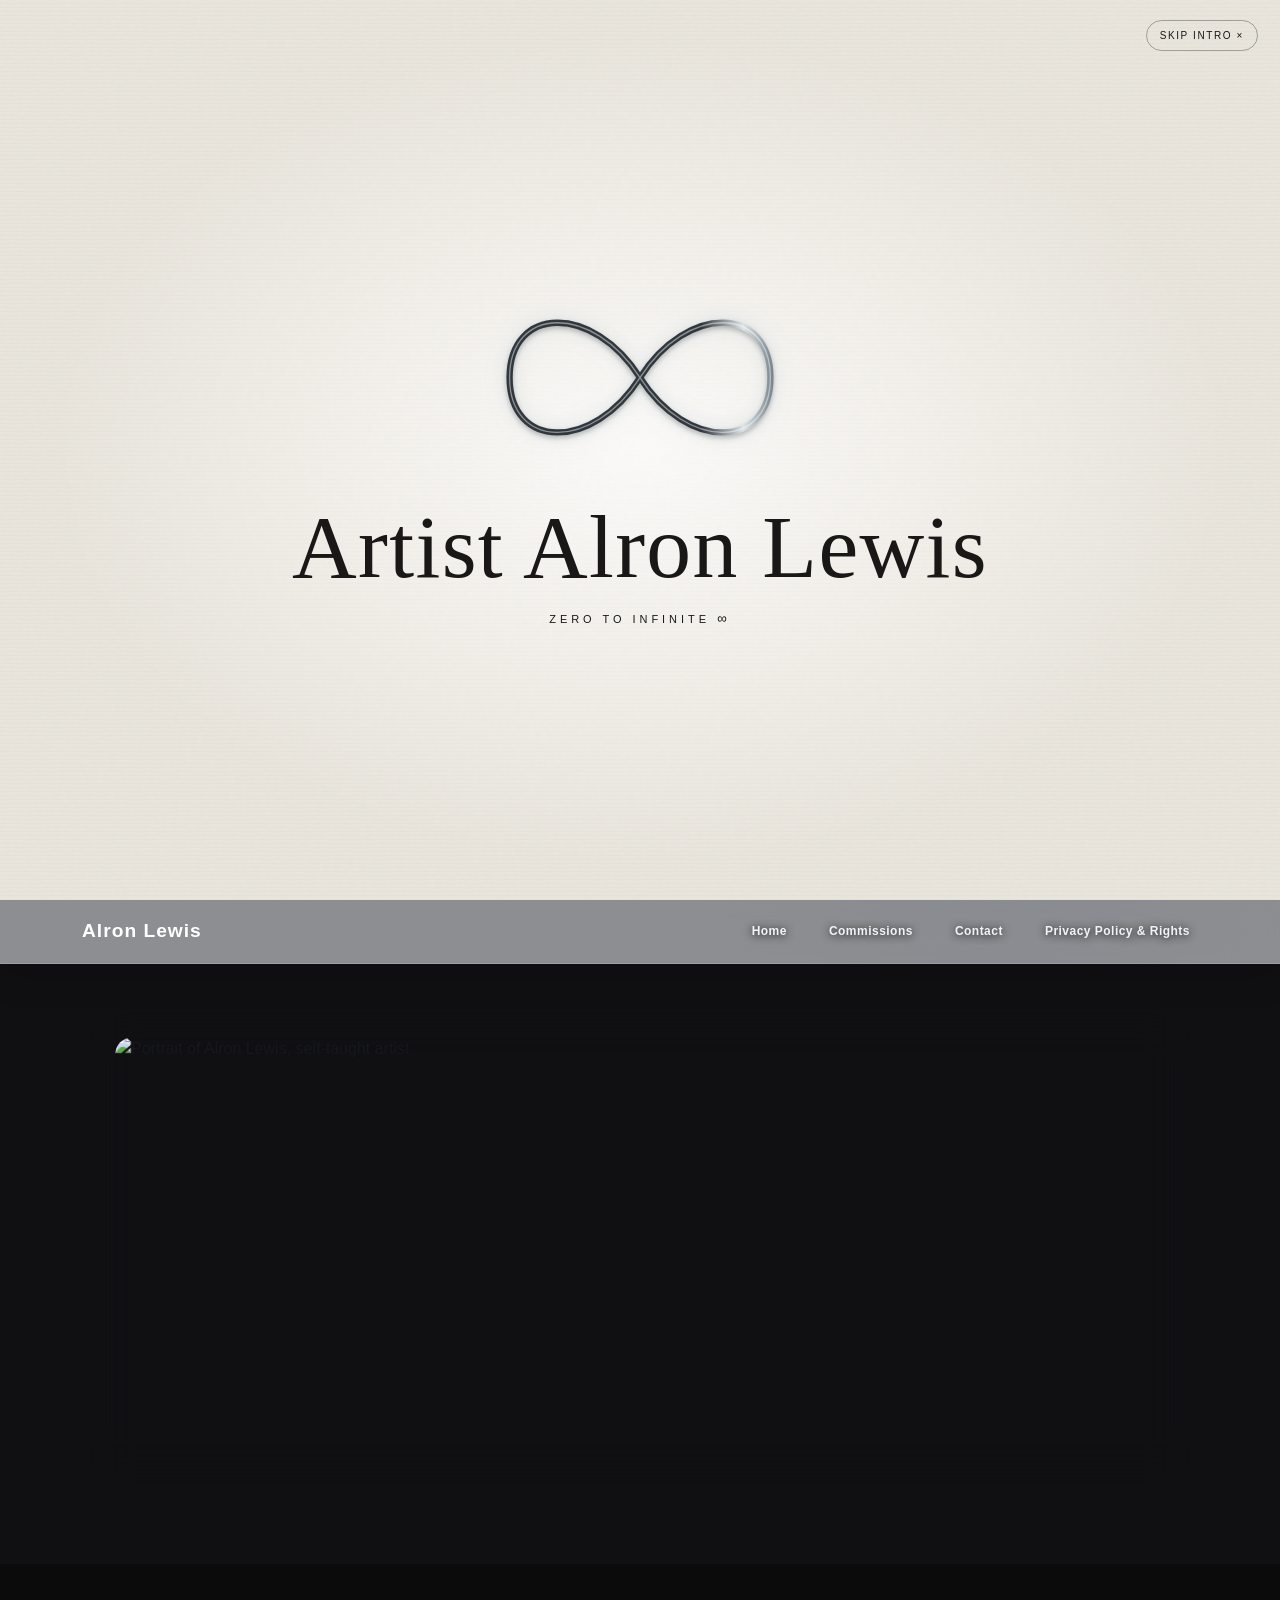
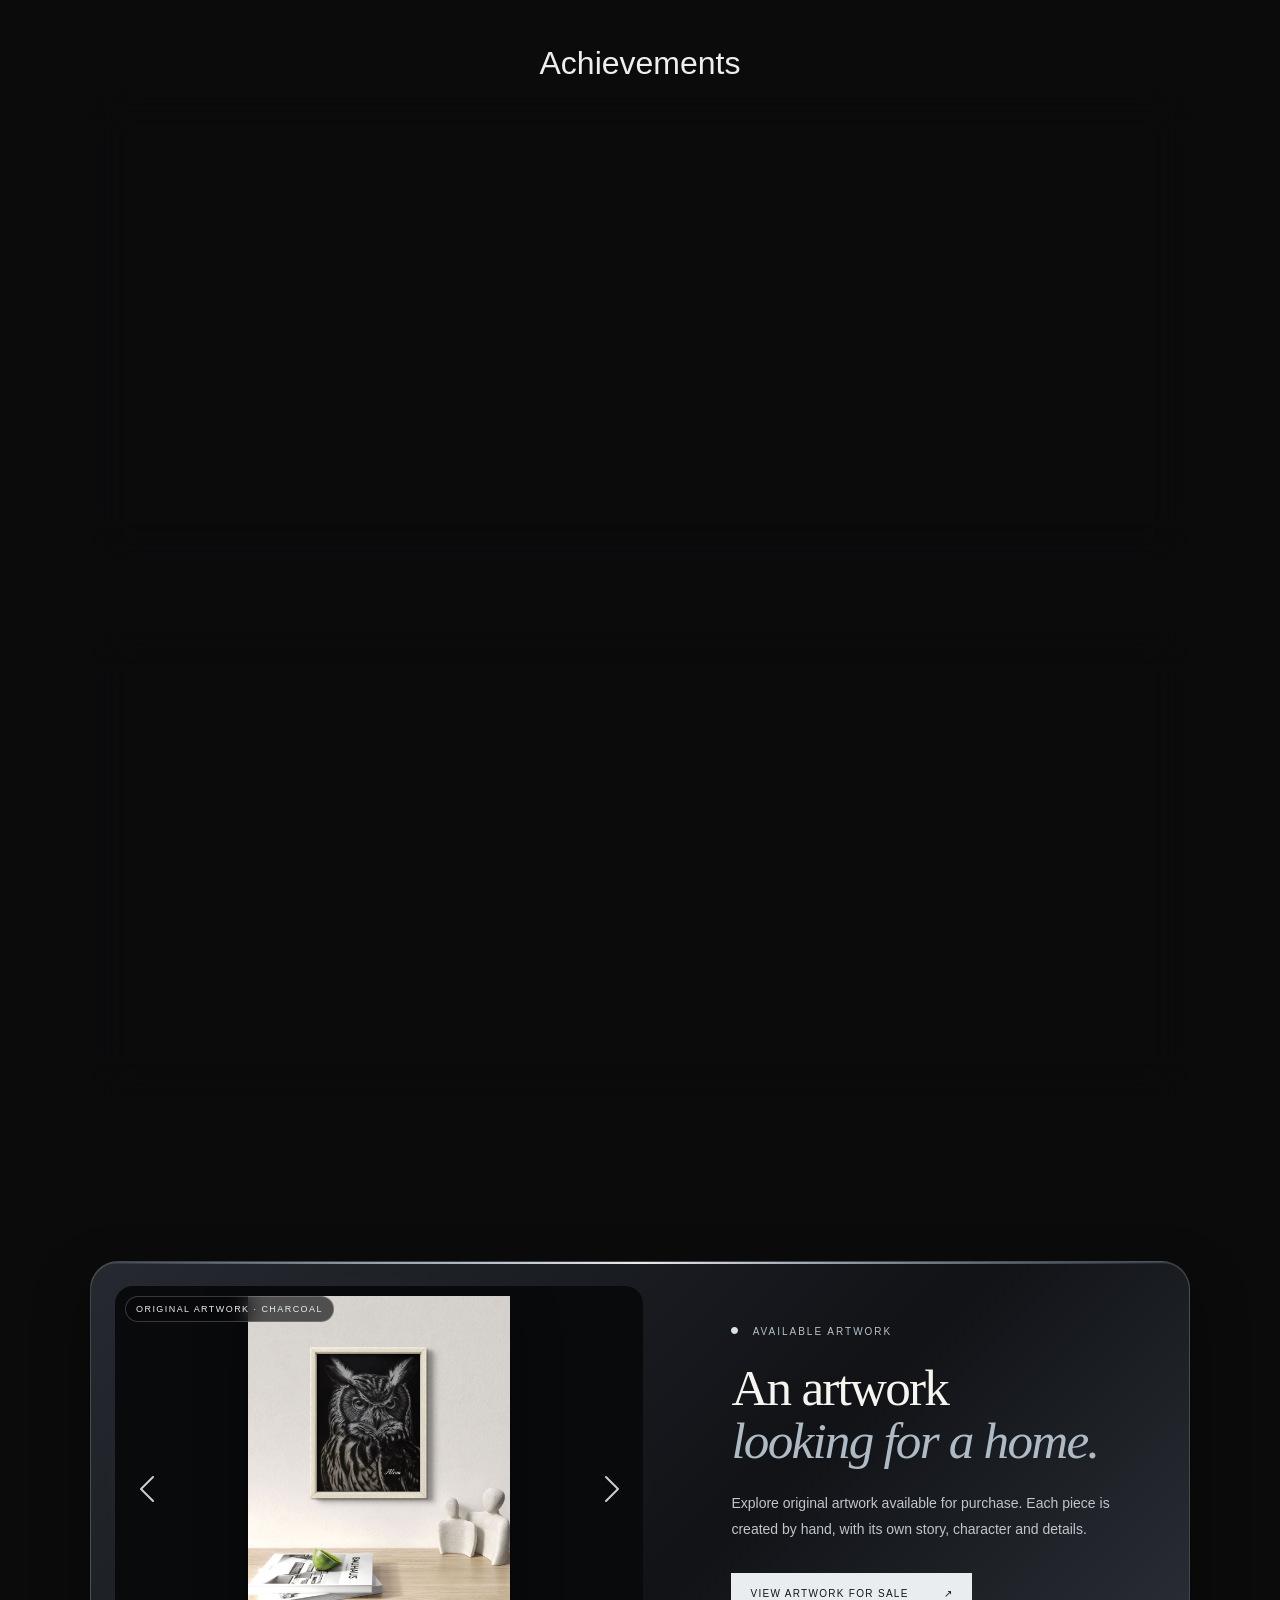
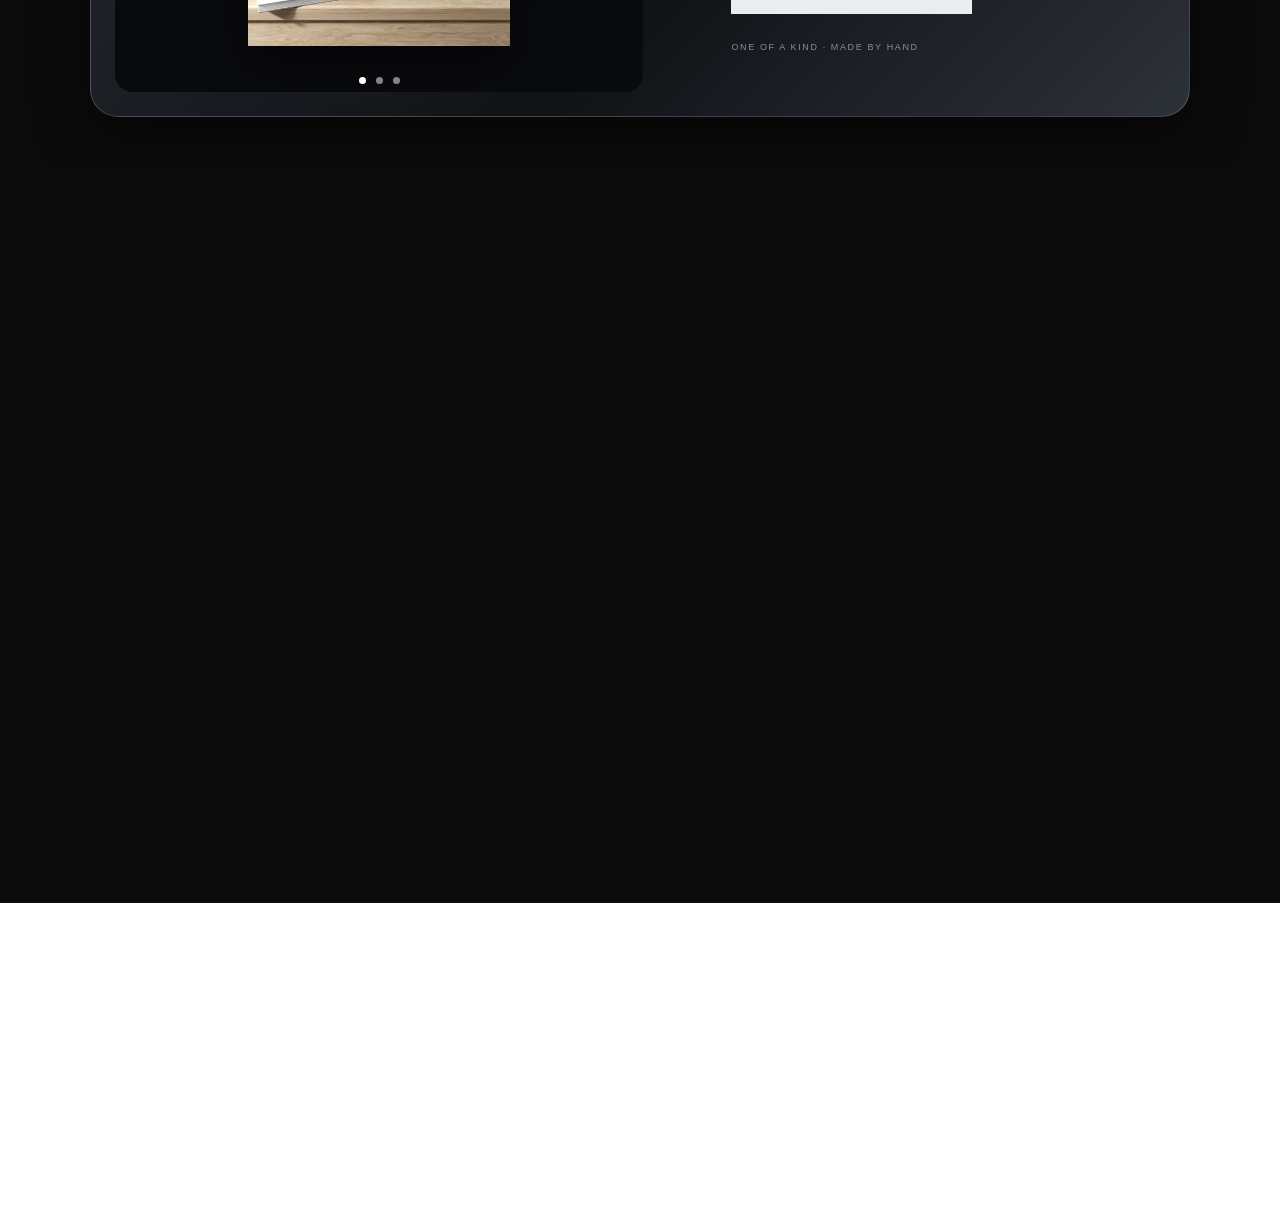
==== commit 3a111a1d: "Undo continuous scroll brush reveal" ====
--- a/index.html
+++ b/index.html
@@ -1289,12 +1289,43 @@
 </style>
 
 <style id="scroll-brush-reveal">
-/* One shared brush sweep reveals each major section as it enters view */
-.scroll-reveal-target{opacity:0;clip-path:inset(0 0 100% 0);transition:opacity .9s ease,clip-path 1.15s cubic-bezier(.2,.7,.2,1)}
-.scroll-reveal-target.is-brush-revealed{opacity:1;clip-path:inset(0 0 0 0)}
-#scroll-brush{position:fixed;left:-12%;top:0;width:124%;height:18px;z-index:9998;pointer-events:none;opacity:0;transform:translateY(-100px) rotate(-1deg);background:linear-gradient(90deg,transparent,rgba(155,177,194,.28) 12%,rgba(235,242,247,.9) 48%,rgba(166,185,201,.65) 82%,transparent);clip-path:polygon(0 48%,9% 15%,24% 42%,42% 0,61% 31%,78% 8%,100% 43%,96% 68%,76% 55%,58% 100%,37% 62%,17% 83%,0 48%);filter:drop-shadow(0 0 12px rgba(205,224,239,.3));will-change:transform,opacity}
-#scroll-brush.is-active{opacity:1}
-@media(prefers-reduced-motion:reduce){.scroll-reveal-target{opacity:1;clip-path:none;transition:none}#scroll-brush{display:none}}
+/* Scroll reveal: gentle first-visit entrance with a painterly brush sweep */
+.scroll-reveal-pending{
+  opacity:0!important;
+  transform:translate3d(0,28px,0);
+  transition:opacity 1s ease,transform 1s cubic-bezier(.2,.7,.2,1);
+}
+.scroll-reveal-pending.scroll-revealed{
+  opacity:1!important;
+  transform:translate3d(0,0,0);
+}
+.scroll-brush-stroke{
+  position:absolute;
+  z-index:8;
+  top:0;
+  left:0;
+  width:58%;
+  height:5px;
+  pointer-events:none;
+  opacity:0;
+  background:linear-gradient(90deg,transparent,rgba(222,231,239,.22) 12%,rgba(244,248,251,.95) 48%,rgba(167,184,199,.72) 82%,transparent);
+  clip-path:polygon(0 42%,12% 15%,29% 36%,48% 0,68% 24%,84% 8%,100% 40%,97% 68%,78% 55%,58% 100%,38% 62%,17% 83%,0 42%);
+  filter:drop-shadow(0 0 8px rgba(210,225,238,.3));
+  transform:translateX(-125%) rotate(-1deg);
+}
+.scroll-revealed .scroll-brush-stroke{
+  animation:scrollBrushSweep 1.15s cubic-bezier(.2,.65,.25,1) .12s both;
+}
+@keyframes scrollBrushSweep{
+  0%{opacity:0;transform:translateX(-125%) rotate(-1deg)}
+  18%{opacity:.9}
+  78%{opacity:.65}
+  100%{opacity:0;transform:translateX(225%) rotate(-1deg)}
+}
+@media(prefers-reduced-motion:reduce){
+  .scroll-reveal-pending,.scroll-reveal-pending.scroll-revealed{opacity:1!important;transform:none!important;transition:none!important}
+  .scroll-brush-stroke{display:none!important}
+}
 </style>
 
 </head>
@@ -1701,33 +1732,29 @@
 
 <script id="scroll-brush-reveal-script">
 (function(){
-  const sections=document.querySelectorAll('.about-section,#achievements,#artwork-for-sale,#gallery,.social-links,footer');
-  if(!sections.length||!('IntersectionObserver' in window))return;
-  if(window.matchMedia&&window.matchMedia('(prefers-reduced-motion: reduce)').matches)return;
-  const brush=document.createElement('div');brush.id='scroll-brush';brush.setAttribute('aria-hidden','true');document.body.appendChild(brush);
-  let busy=false;
-  function sweep(section){
-    const rect=section.getBoundingClientRect();
-    const y=Math.max(0,Math.min(window.innerHeight-18,rect.top+Math.min(rect.height*.22,window.innerHeight*.28)));
-    brush.classList.add('is-active');
-    brush.style.transition='none';
-    brush.style.transform='translateY('+y+'px) rotate(-1deg)';
-    requestAnimationFrame(function(){
-      brush.style.transition='transform 1.05s cubic-bezier(.2,.65,.25,1),opacity .2s ease';
-      brush.style.transform='translateY('+(y+Math.min(rect.height*.72,window.innerHeight*.68))+'px) rotate(-1deg)';
+  const targets = document.querySelectorAll(
+    ".about-section, #achievements, #artwork-for-sale, #gallery, .social-links, footer, .about-card, .achievement-card, .sale-feature-card, .gallery-card"
+  );
+  if (!targets.length) return;
+  if (window.matchMedia && window.matchMedia("(prefers-reduced-motion: reduce)").matches) return;
+  if (!("IntersectionObserver" in window)) return;
+  const observer = new IntersectionObserver(function(entries){
+    entries.forEach(function(entry){
+      if (!entry.isIntersecting) return;
+      const el = entry.target;
+      el.classList.add("scroll-revealed");
+      observer.unobserve(el);
     });
-    window.setTimeout(function(){brush.classList.remove('is-active');},1100);
-  }
-  const observer=new IntersectionObserver(function(entries){
-    entries.forEach(function(entry){
-      if(!entry.isIntersecting)return;
-      const section=entry.target;
-      section.classList.add('is-brush-revealed');
-      sweep(section);
-      observer.unobserve(section);
-    });
-  },{threshold:.08,rootMargin:'0px 0px -8% 0px'});
-  sections.forEach(function(section){section.classList.add('scroll-reveal-target');observer.observe(section);});
+  },{threshold:.12,rootMargin:"0px 0px -7% 0px"});
+  targets.forEach(function(el){
+    el.classList.add("scroll-reveal-pending");
+    if (getComputedStyle(el).position === "static") el.style.position = "relative";
+    const stroke = document.createElement("span");
+    stroke.className = "scroll-brush-stroke";
+    stroke.setAttribute("aria-hidden","true");
+    el.appendChild(stroke);
+    observer.observe(el);
+  });
 })();
 </script>
 
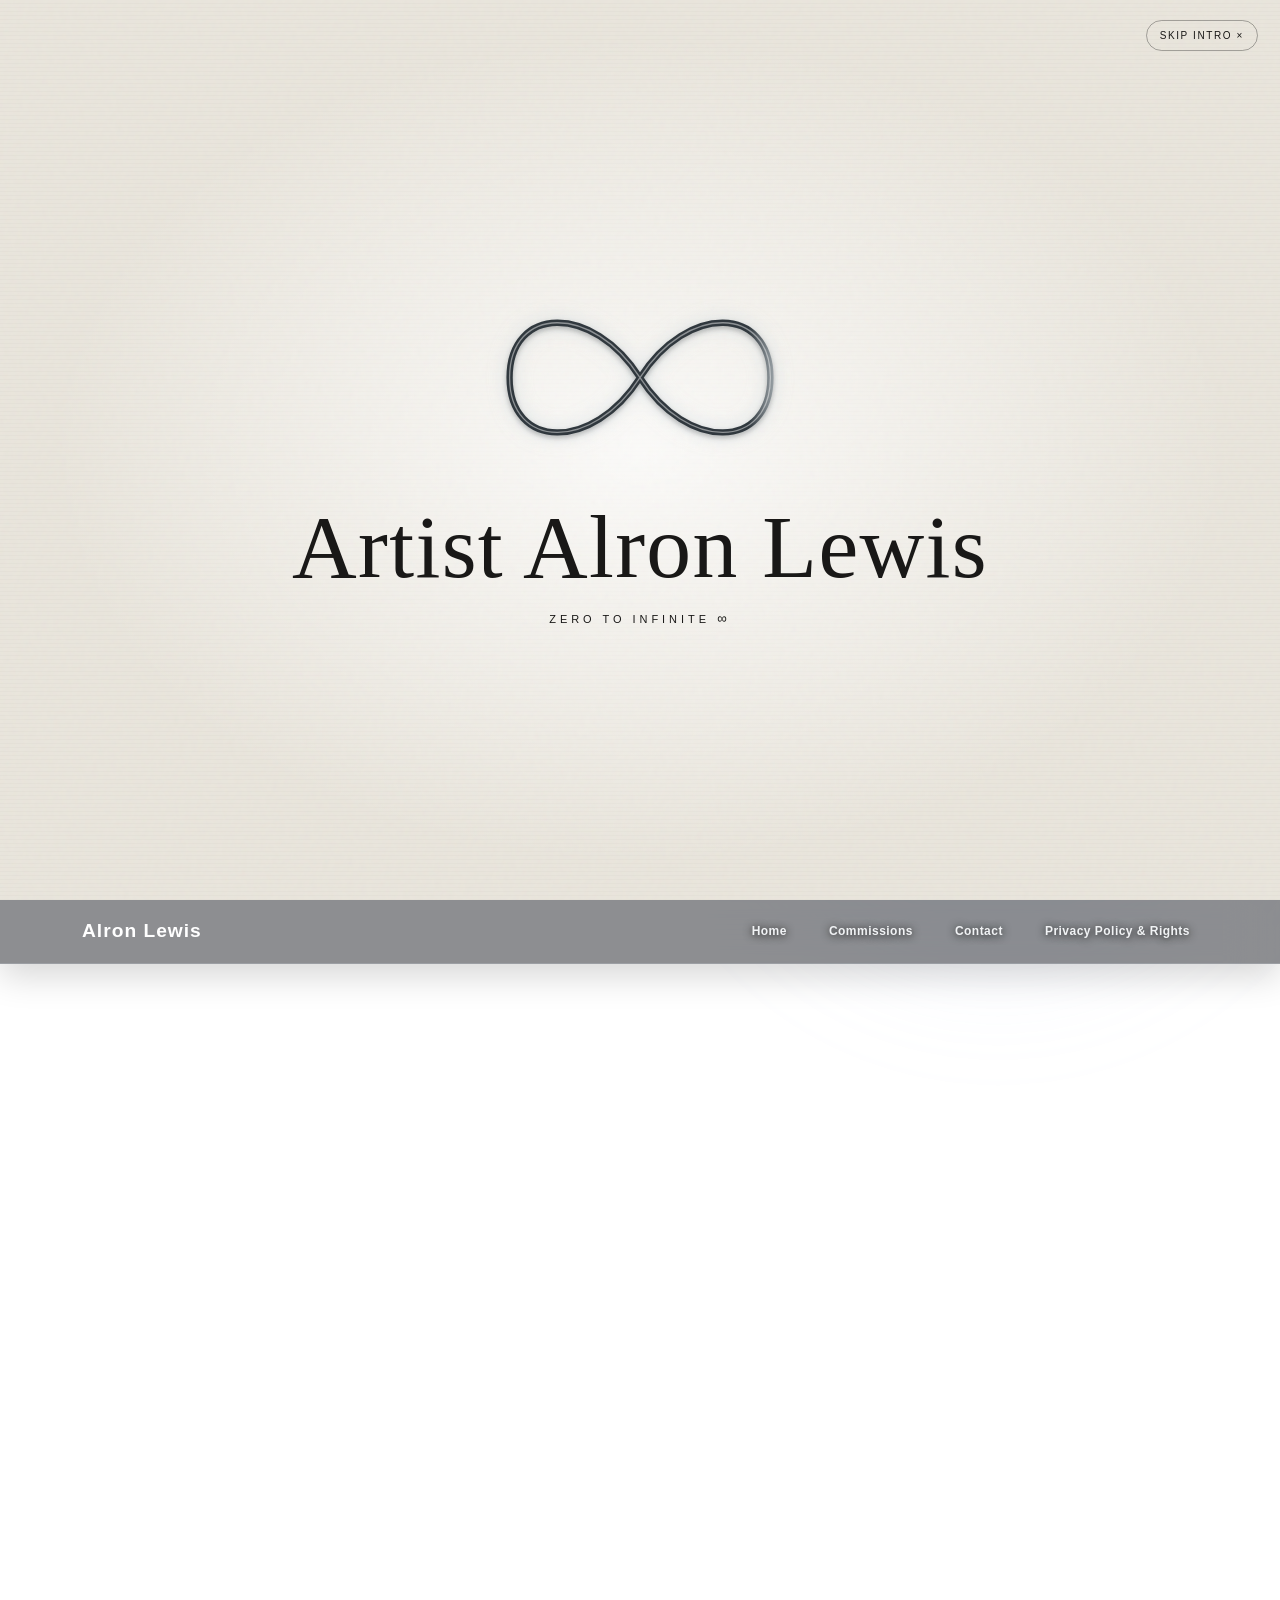
==== commit 7504d371: "Undo previous scroll reveal rollback" ====
--- a/index.html
+++ b/index.html
@@ -1289,43 +1289,12 @@
 </style>
 
 <style id="scroll-brush-reveal">
-/* Scroll reveal: gentle first-visit entrance with a painterly brush sweep */
-.scroll-reveal-pending{
-  opacity:0!important;
-  transform:translate3d(0,28px,0);
-  transition:opacity 1s ease,transform 1s cubic-bezier(.2,.7,.2,1);
-}
-.scroll-reveal-pending.scroll-revealed{
-  opacity:1!important;
-  transform:translate3d(0,0,0);
-}
-.scroll-brush-stroke{
-  position:absolute;
-  z-index:8;
-  top:0;
-  left:0;
-  width:58%;
-  height:5px;
-  pointer-events:none;
-  opacity:0;
-  background:linear-gradient(90deg,transparent,rgba(222,231,239,.22) 12%,rgba(244,248,251,.95) 48%,rgba(167,184,199,.72) 82%,transparent);
-  clip-path:polygon(0 42%,12% 15%,29% 36%,48% 0,68% 24%,84% 8%,100% 40%,97% 68%,78% 55%,58% 100%,38% 62%,17% 83%,0 42%);
-  filter:drop-shadow(0 0 8px rgba(210,225,238,.3));
-  transform:translateX(-125%) rotate(-1deg);
-}
-.scroll-revealed .scroll-brush-stroke{
-  animation:scrollBrushSweep 1.15s cubic-bezier(.2,.65,.25,1) .12s both;
-}
-@keyframes scrollBrushSweep{
-  0%{opacity:0;transform:translateX(-125%) rotate(-1deg)}
-  18%{opacity:.9}
-  78%{opacity:.65}
-  100%{opacity:0;transform:translateX(225%) rotate(-1deg)}
-}
-@media(prefers-reduced-motion:reduce){
-  .scroll-reveal-pending,.scroll-reveal-pending.scroll-revealed{opacity:1!important;transform:none!important;transition:none!important}
-  .scroll-brush-stroke{display:none!important}
-}
+/* One shared brush sweep reveals each major section as it enters view */
+.scroll-reveal-target{opacity:0;clip-path:inset(0 0 100% 0);transition:opacity .9s ease,clip-path 1.15s cubic-bezier(.2,.7,.2,1)}
+.scroll-reveal-target.is-brush-revealed{opacity:1;clip-path:inset(0 0 0 0)}
+#scroll-brush{position:fixed;left:-12%;top:0;width:124%;height:18px;z-index:9998;pointer-events:none;opacity:0;transform:translateY(-100px) rotate(-1deg);background:linear-gradient(90deg,transparent,rgba(155,177,194,.28) 12%,rgba(235,242,247,.9) 48%,rgba(166,185,201,.65) 82%,transparent);clip-path:polygon(0 48%,9% 15%,24% 42%,42% 0,61% 31%,78% 8%,100% 43%,96% 68%,76% 55%,58% 100%,37% 62%,17% 83%,0 48%);filter:drop-shadow(0 0 12px rgba(205,224,239,.3));will-change:transform,opacity}
+#scroll-brush.is-active{opacity:1}
+@media(prefers-reduced-motion:reduce){.scroll-reveal-target{opacity:1;clip-path:none;transition:none}#scroll-brush{display:none}}
 </style>
 
 </head>
@@ -1732,29 +1701,33 @@
 
 <script id="scroll-brush-reveal-script">
 (function(){
-  const targets = document.querySelectorAll(
-    ".about-section, #achievements, #artwork-for-sale, #gallery, .social-links, footer, .about-card, .achievement-card, .sale-feature-card, .gallery-card"
-  );
-  if (!targets.length) return;
-  if (window.matchMedia && window.matchMedia("(prefers-reduced-motion: reduce)").matches) return;
-  if (!("IntersectionObserver" in window)) return;
-  const observer = new IntersectionObserver(function(entries){
+  const sections=document.querySelectorAll('.about-section,#achievements,#artwork-for-sale,#gallery,.social-links,footer');
+  if(!sections.length||!('IntersectionObserver' in window))return;
+  if(window.matchMedia&&window.matchMedia('(prefers-reduced-motion: reduce)').matches)return;
+  const brush=document.createElement('div');brush.id='scroll-brush';brush.setAttribute('aria-hidden','true');document.body.appendChild(brush);
+  let busy=false;
+  function sweep(section){
+    const rect=section.getBoundingClientRect();
+    const y=Math.max(0,Math.min(window.innerHeight-18,rect.top+Math.min(rect.height*.22,window.innerHeight*.28)));
+    brush.classList.add('is-active');
+    brush.style.transition='none';
+    brush.style.transform='translateY('+y+'px) rotate(-1deg)';
+    requestAnimationFrame(function(){
+      brush.style.transition='transform 1.05s cubic-bezier(.2,.65,.25,1),opacity .2s ease';
+      brush.style.transform='translateY('+(y+Math.min(rect.height*.72,window.innerHeight*.68))+'px) rotate(-1deg)';
+    });
+    window.setTimeout(function(){brush.classList.remove('is-active');},1100);
+  }
+  const observer=new IntersectionObserver(function(entries){
     entries.forEach(function(entry){
-      if (!entry.isIntersecting) return;
-      const el = entry.target;
-      el.classList.add("scroll-revealed");
-      observer.unobserve(el);
+      if(!entry.isIntersecting)return;
+      const section=entry.target;
+      section.classList.add('is-brush-revealed');
+      sweep(section);
+      observer.unobserve(section);
     });
-  },{threshold:.12,rootMargin:"0px 0px -7% 0px"});
-  targets.forEach(function(el){
-    el.classList.add("scroll-reveal-pending");
-    if (getComputedStyle(el).position === "static") el.style.position = "relative";
-    const stroke = document.createElement("span");
-    stroke.className = "scroll-brush-stroke";
-    stroke.setAttribute("aria-hidden","true");
-    el.appendChild(stroke);
-    observer.observe(el);
-  });
+  },{threshold:.08,rootMargin:'0px 0px -8% 0px'});
+  sections.forEach(function(section){section.classList.add('scroll-reveal-target');observer.observe(section);});
 })();
 </script>
 
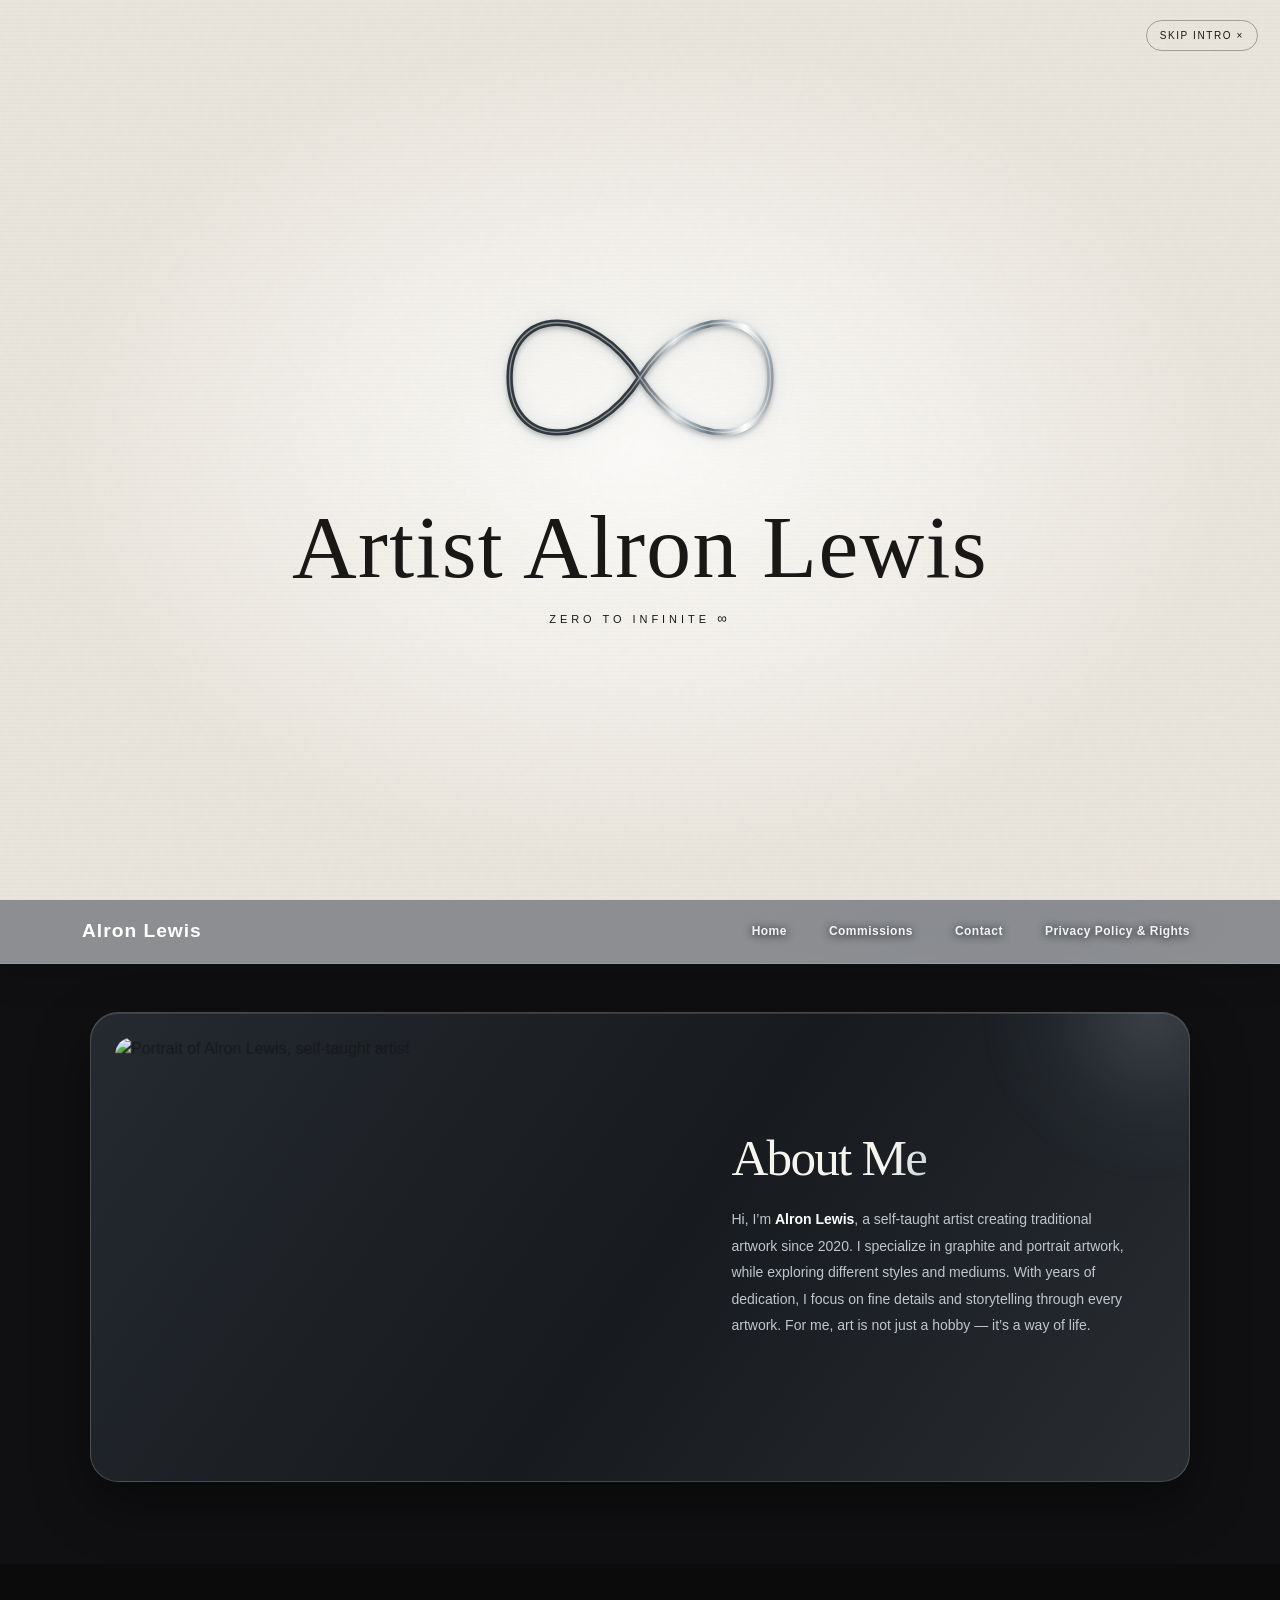
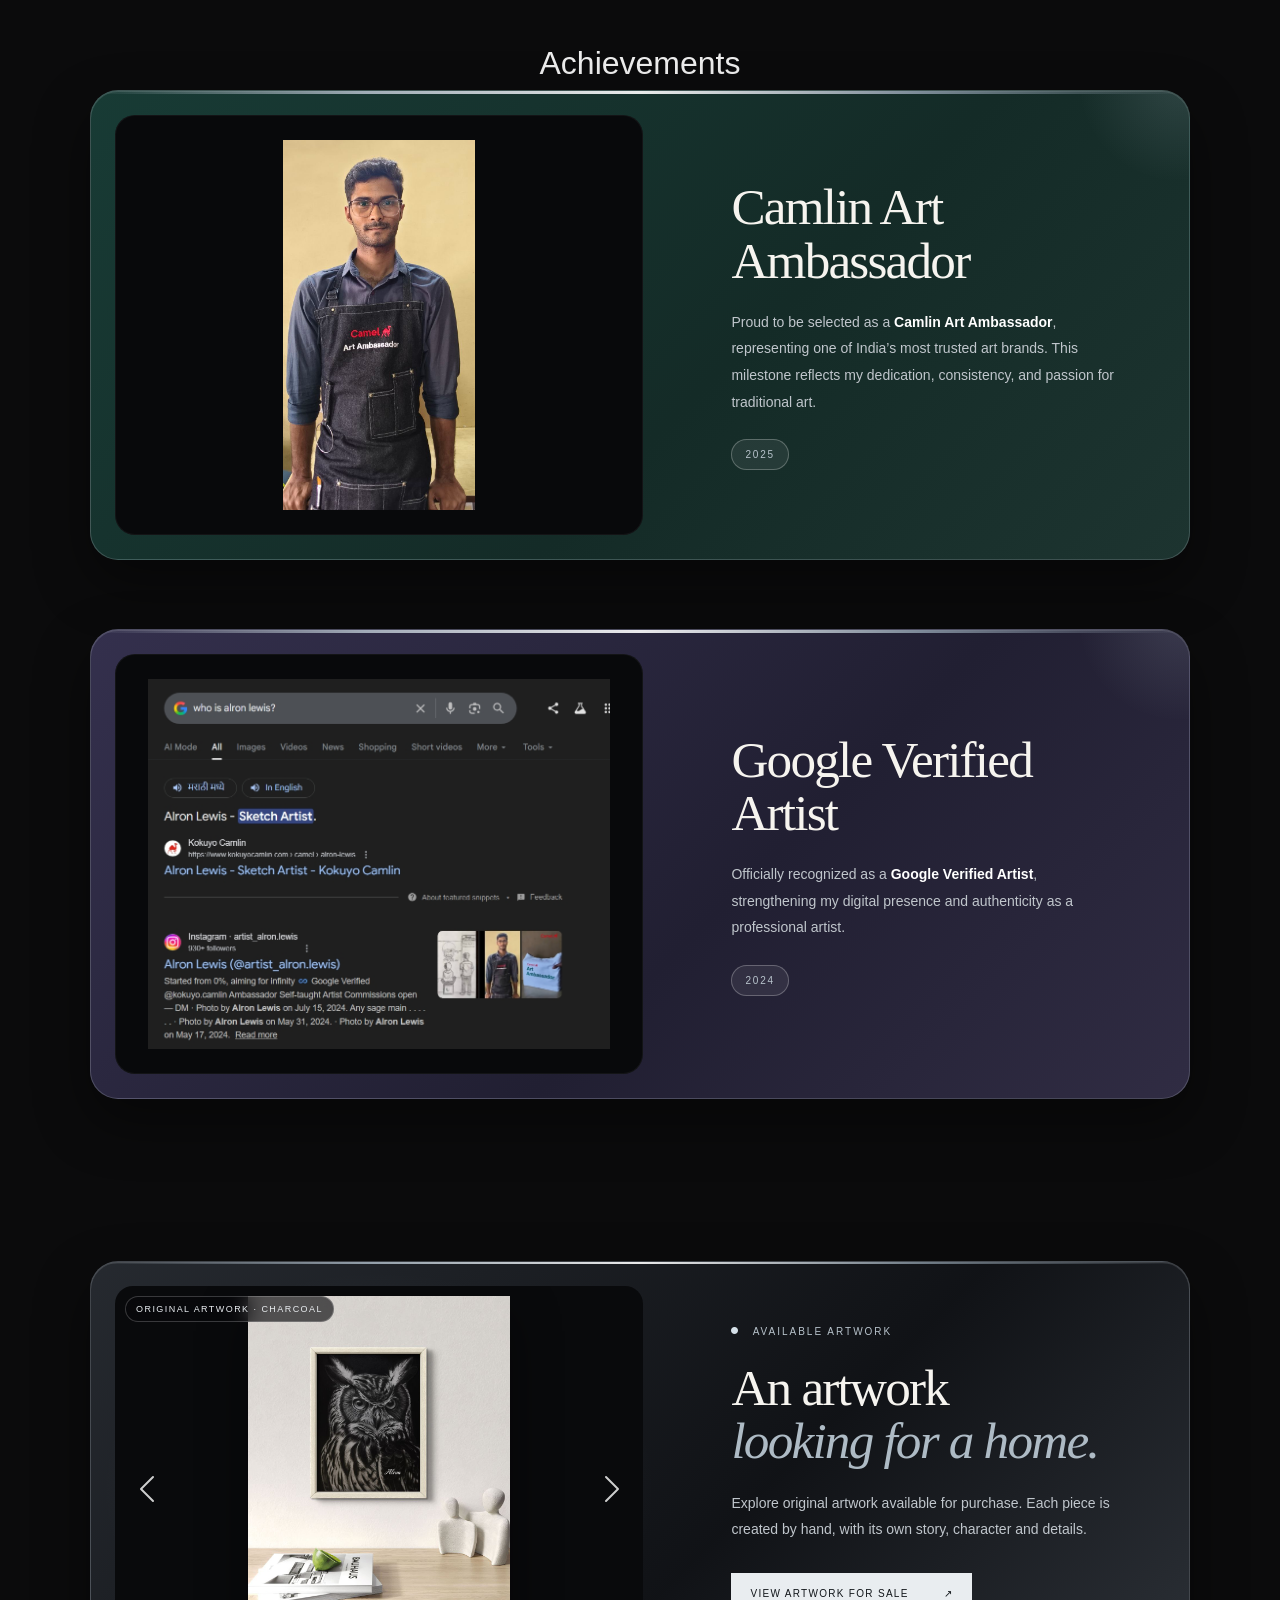
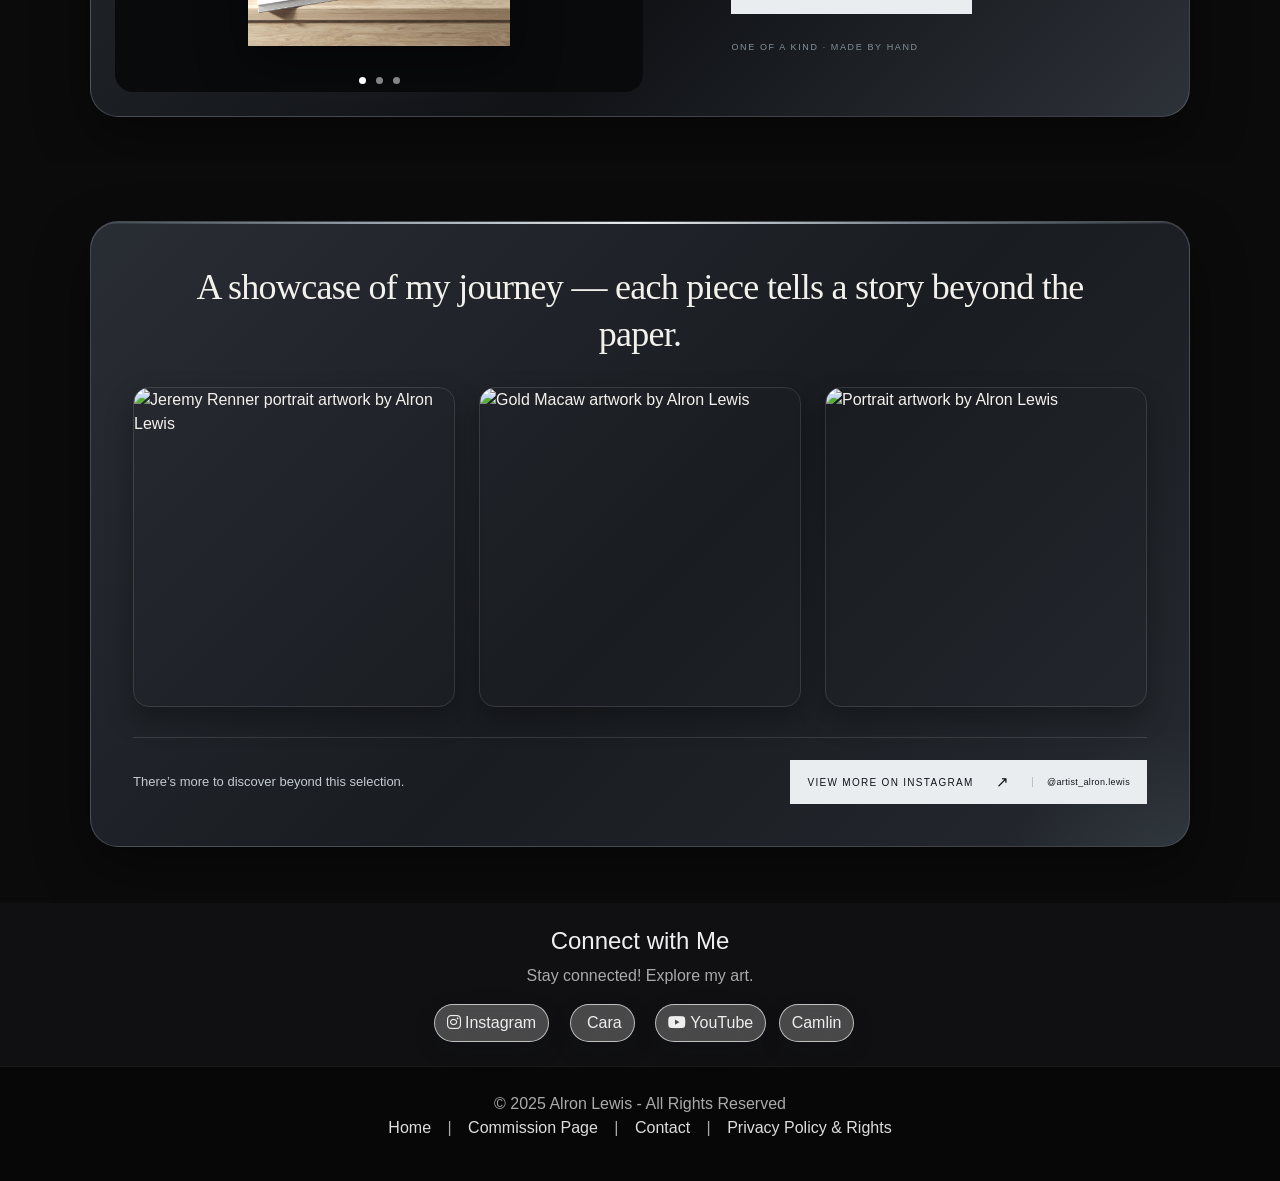
==== commit 1a36a759: "Restore homepage to auto-fade intro without Enter My World" ====
--- a/index.html
+++ b/index.html
@@ -1287,16 +1287,6 @@
 }
 
 </style>
-
-<style id="scroll-brush-reveal">
-/* One shared brush sweep reveals each major section as it enters view */
-.scroll-reveal-target{opacity:0;clip-path:inset(0 0 100% 0);transition:opacity .9s ease,clip-path 1.15s cubic-bezier(.2,.7,.2,1)}
-.scroll-reveal-target.is-brush-revealed{opacity:1;clip-path:inset(0 0 0 0)}
-#scroll-brush{position:fixed;left:-12%;top:0;width:124%;height:18px;z-index:9998;pointer-events:none;opacity:0;transform:translateY(-100px) rotate(-1deg);background:linear-gradient(90deg,transparent,rgba(155,177,194,.28) 12%,rgba(235,242,247,.9) 48%,rgba(166,185,201,.65) 82%,transparent);clip-path:polygon(0 48%,9% 15%,24% 42%,42% 0,61% 31%,78% 8%,100% 43%,96% 68%,76% 55%,58% 100%,37% 62%,17% 83%,0 48%);filter:drop-shadow(0 0 12px rgba(205,224,239,.3));will-change:transform,opacity}
-#scroll-brush.is-active{opacity:1}
-@media(prefers-reduced-motion:reduce){.scroll-reveal-target{opacity:1;clip-path:none;transition:none}#scroll-brush{display:none}}
-</style>
-
 </head>
 <!-- Image Popup -->
 <div id="imagePopup" class="image-popup">
@@ -1698,39 +1688,6 @@
 })();
 </script>
 
-
-<script id="scroll-brush-reveal-script">
-(function(){
-  const sections=document.querySelectorAll('.about-section,#achievements,#artwork-for-sale,#gallery,.social-links,footer');
-  if(!sections.length||!('IntersectionObserver' in window))return;
-  if(window.matchMedia&&window.matchMedia('(prefers-reduced-motion: reduce)').matches)return;
-  const brush=document.createElement('div');brush.id='scroll-brush';brush.setAttribute('aria-hidden','true');document.body.appendChild(brush);
-  let busy=false;
-  function sweep(section){
-    const rect=section.getBoundingClientRect();
-    const y=Math.max(0,Math.min(window.innerHeight-18,rect.top+Math.min(rect.height*.22,window.innerHeight*.28)));
-    brush.classList.add('is-active');
-    brush.style.transition='none';
-    brush.style.transform='translateY('+y+'px) rotate(-1deg)';
-    requestAnimationFrame(function(){
-      brush.style.transition='transform 1.05s cubic-bezier(.2,.65,.25,1),opacity .2s ease';
-      brush.style.transform='translateY('+(y+Math.min(rect.height*.72,window.innerHeight*.68))+'px) rotate(-1deg)';
-    });
-    window.setTimeout(function(){brush.classList.remove('is-active');},1100);
-  }
-  const observer=new IntersectionObserver(function(entries){
-    entries.forEach(function(entry){
-      if(!entry.isIntersecting)return;
-      const section=entry.target;
-      section.classList.add('is-brush-revealed');
-      sweep(section);
-      observer.unobserve(section);
-    });
-  },{threshold:.08,rootMargin:'0px 0px -8% 0px'});
-  sections.forEach(function(section){section.classList.add('scroll-reveal-target');observer.observe(section);});
-})();
-</script>
-
 </body>
 </html>
 
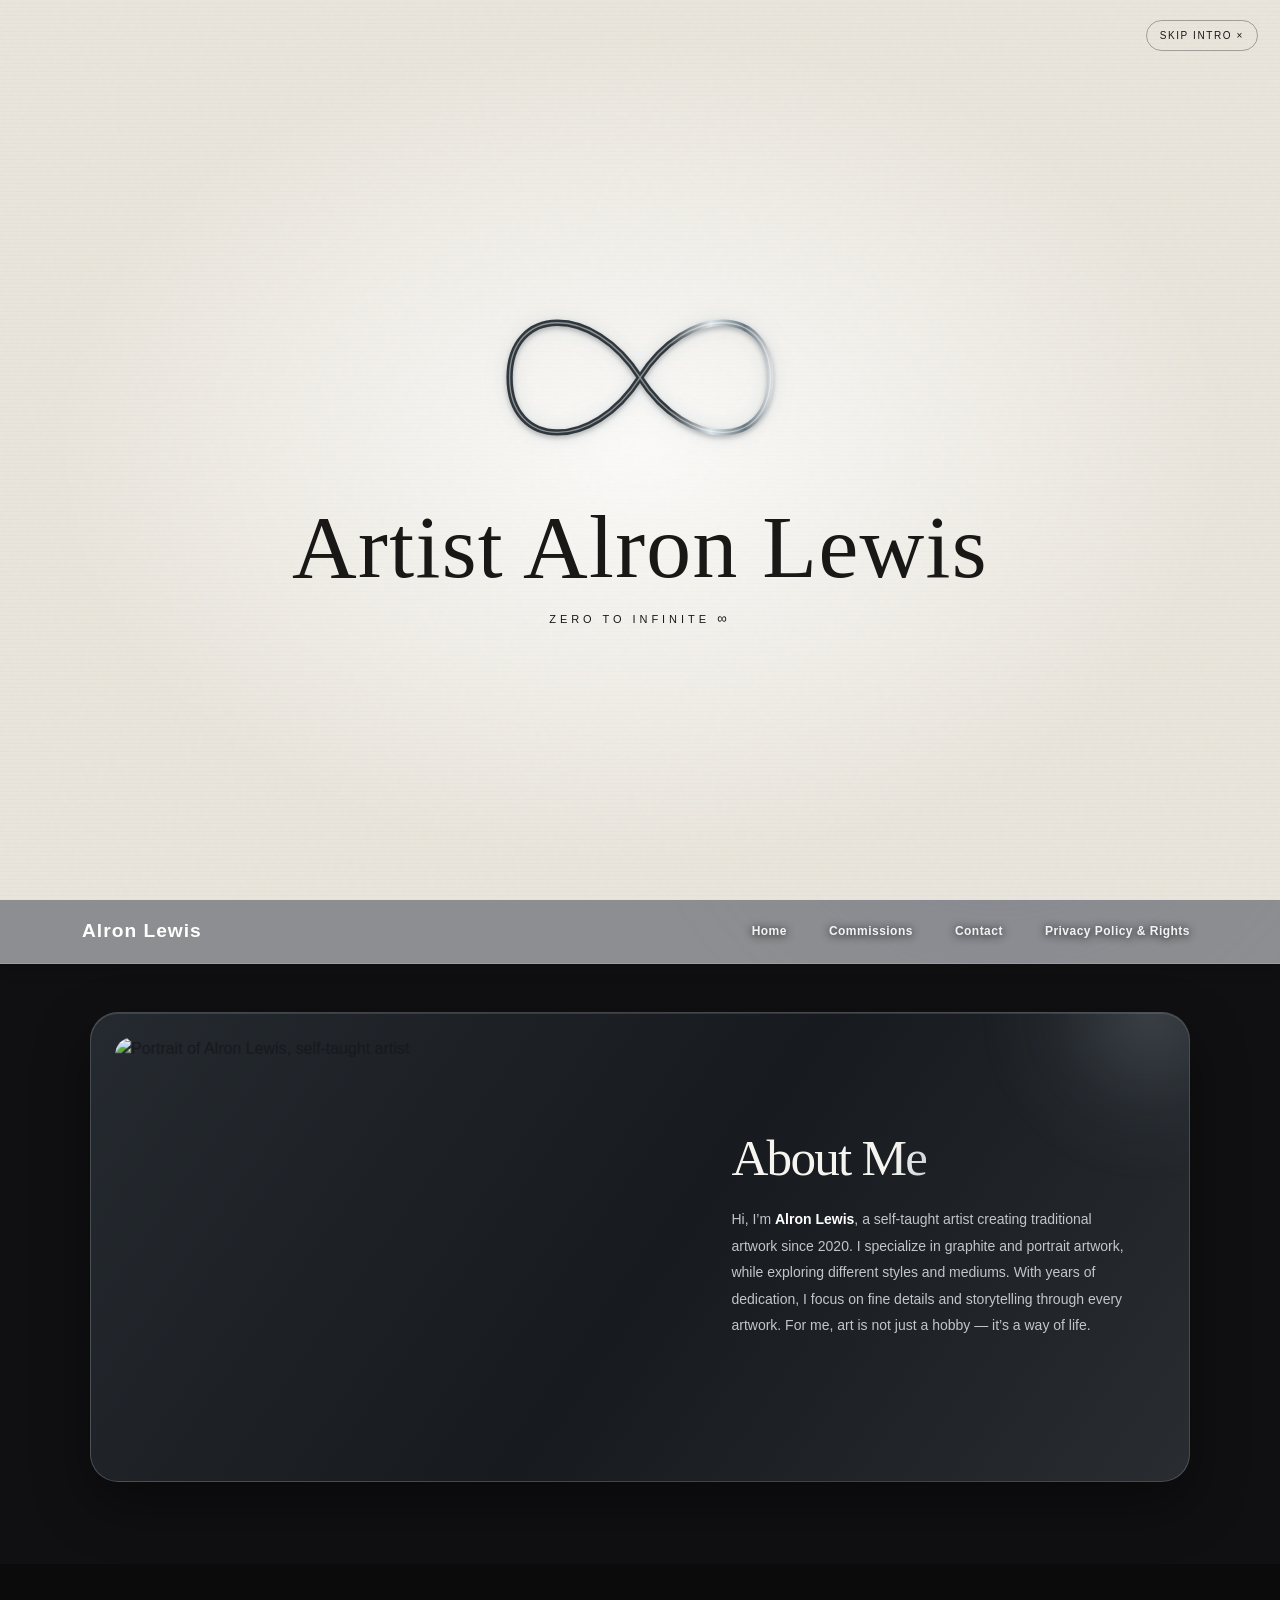
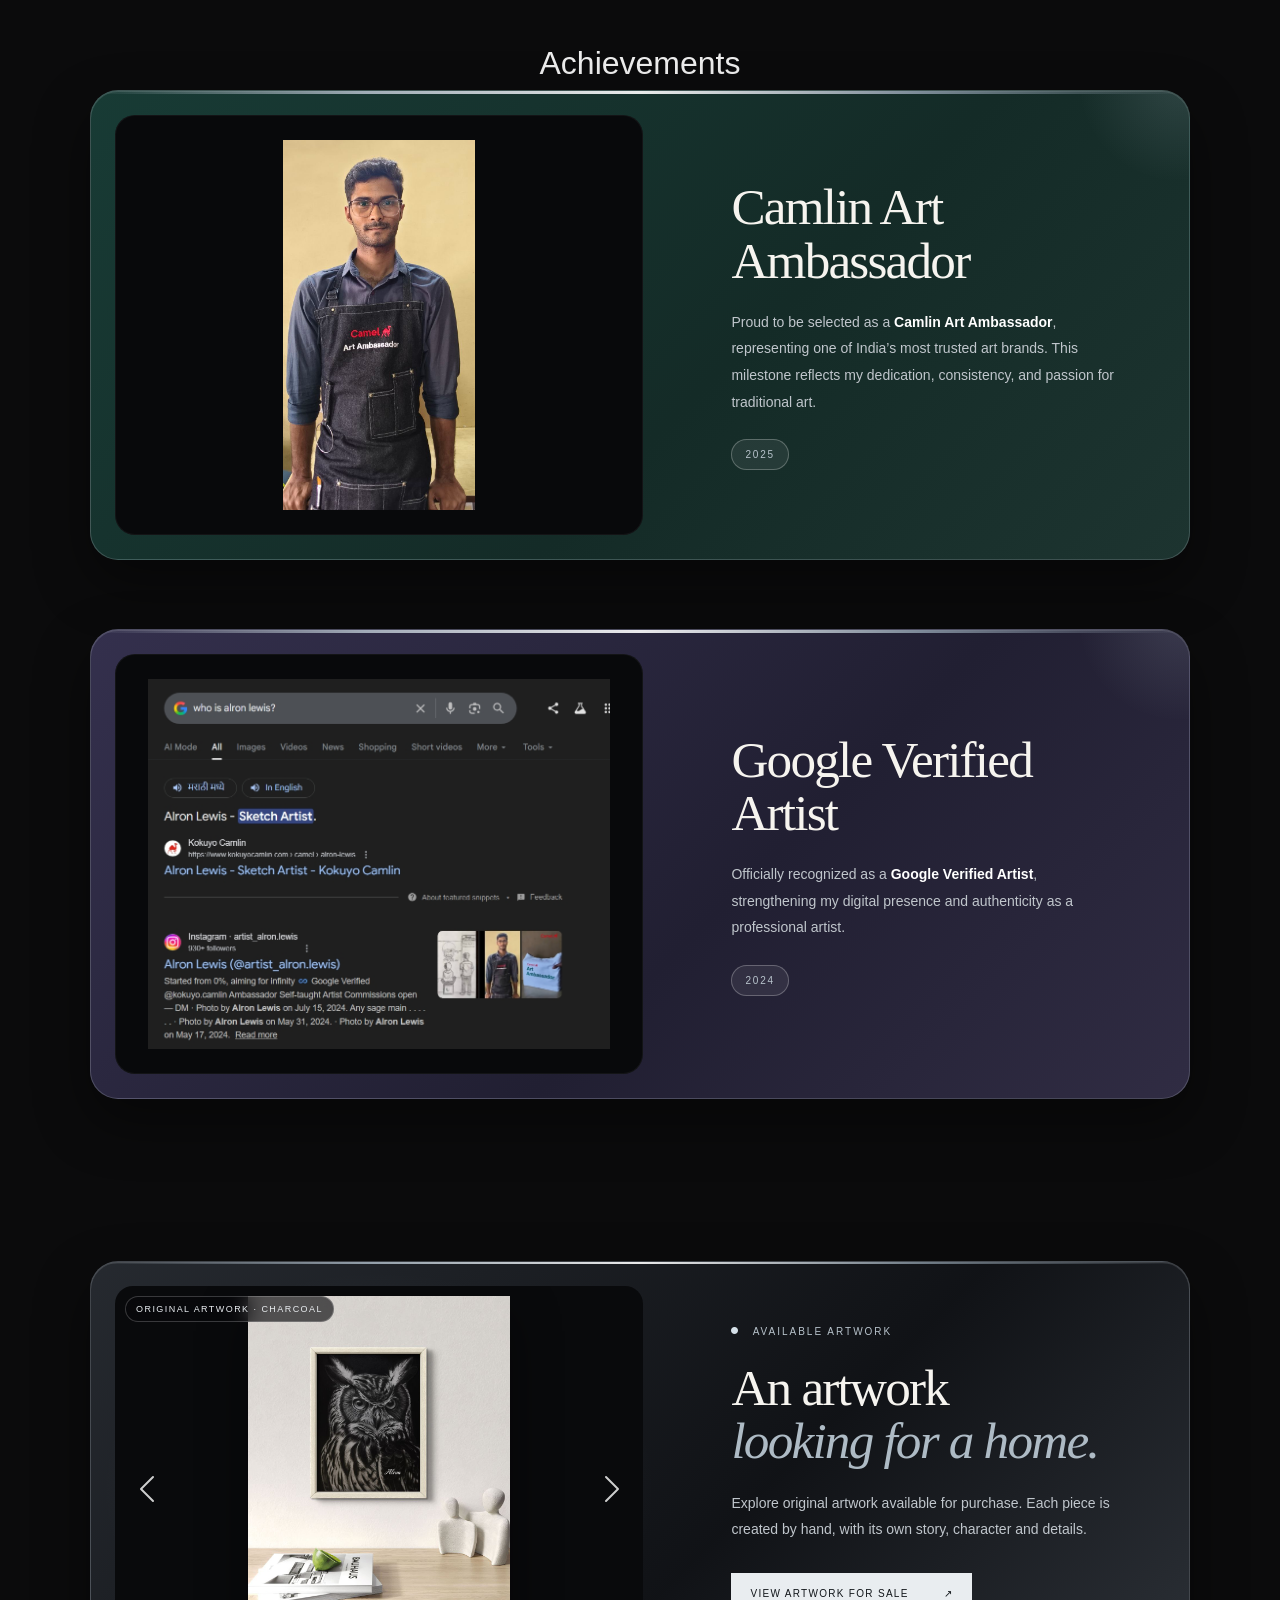
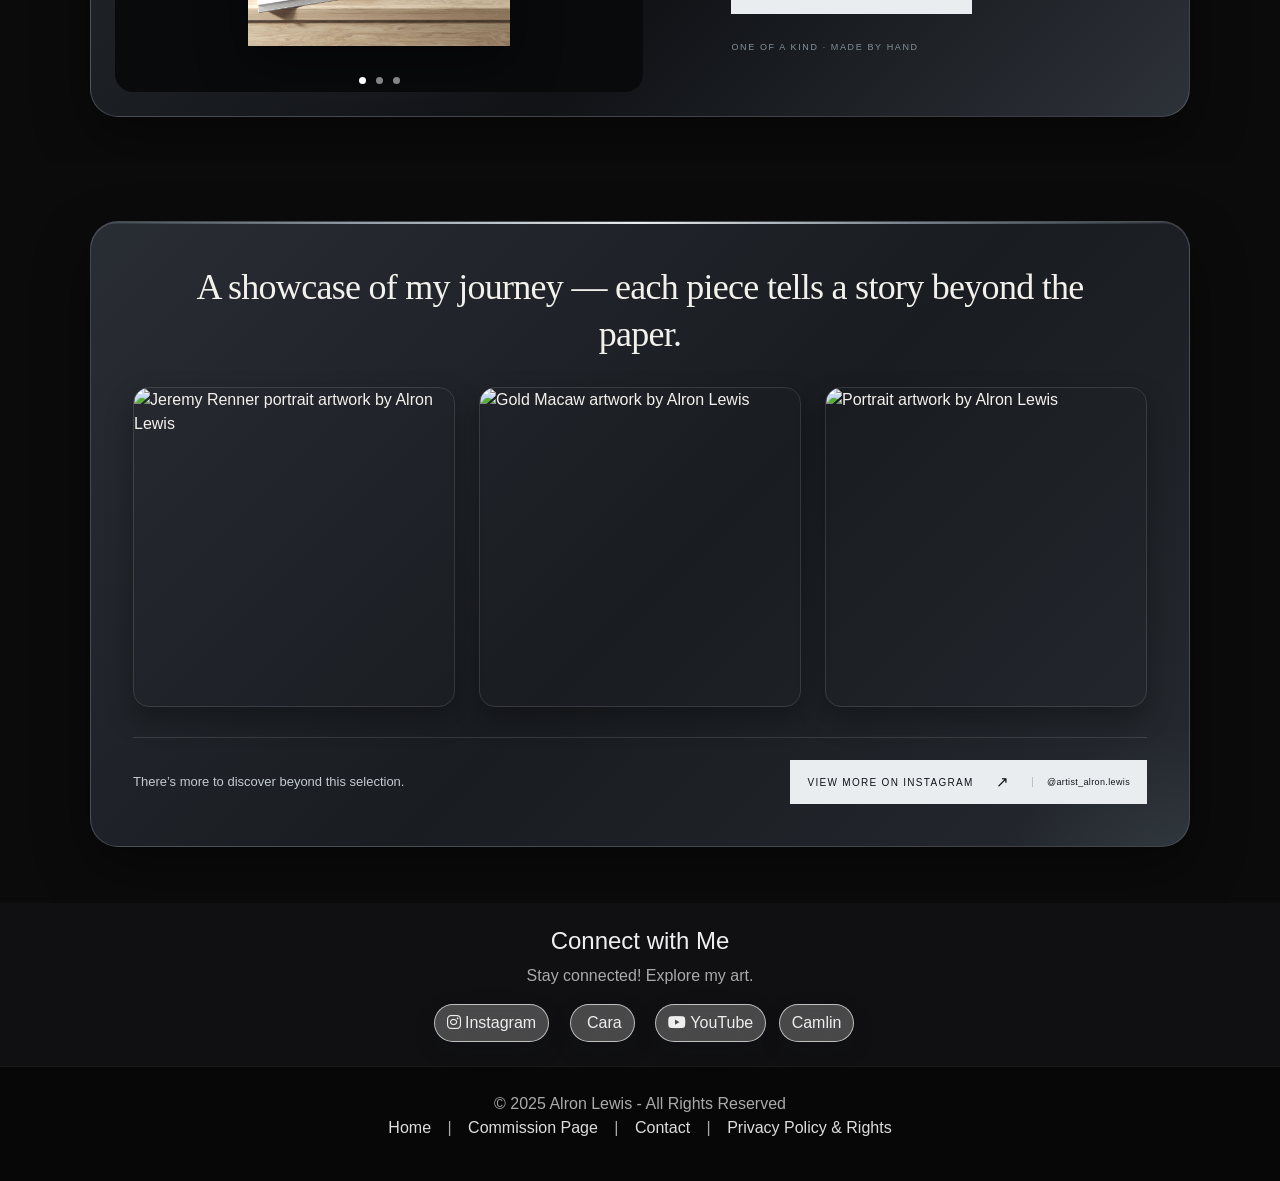
==== commit d21cb09f: "Improve navbar responsiveness and scrolling performance" ====
--- a/index.html
+++ b/index.html
@@ -1287,6 +1287,27 @@
 }
 
 </style>
+
+<style id="nav-performance-fix">
+/* Keep the existing navigation design while reducing scroll and tap lag. */
+html{scroll-behavior:auto!important}
+.custom-nav{
+  -webkit-backdrop-filter:none!important;
+  backdrop-filter:none!important;
+  box-shadow:0 4px 14px rgba(0,0,0,.2)!important;
+  transform:translateZ(0);
+}
+.custom-nav .nav-link,
+.custom-nav .nav-link::after{
+  transition:none!important;
+}
+@media(max-width:991.98px){
+  .custom-nav .navbar-collapse.collapsing,
+  .custom-nav .navbar-collapse.collapse{
+    transition:none!important;
+  }
+}
+</style>
 </head>
 <!-- Image Popup -->
 <div id="imagePopup" class="image-popup">
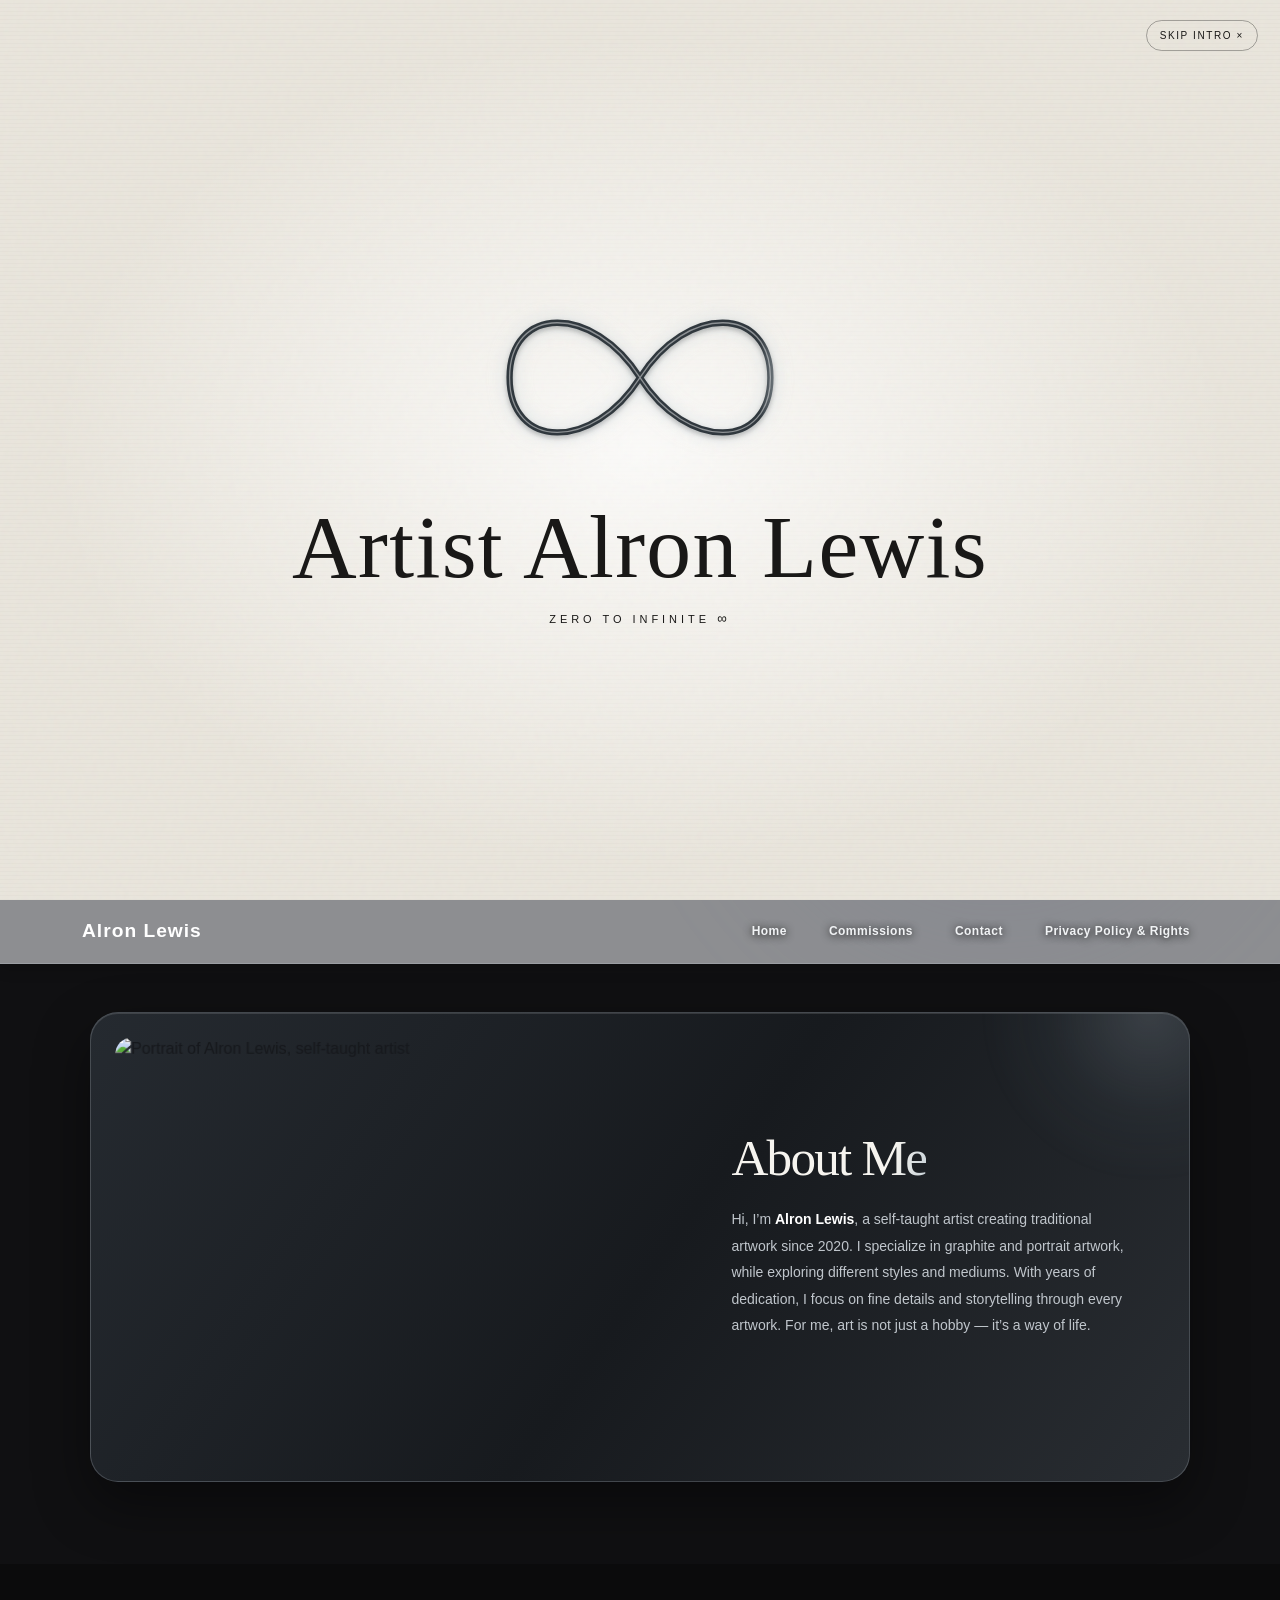
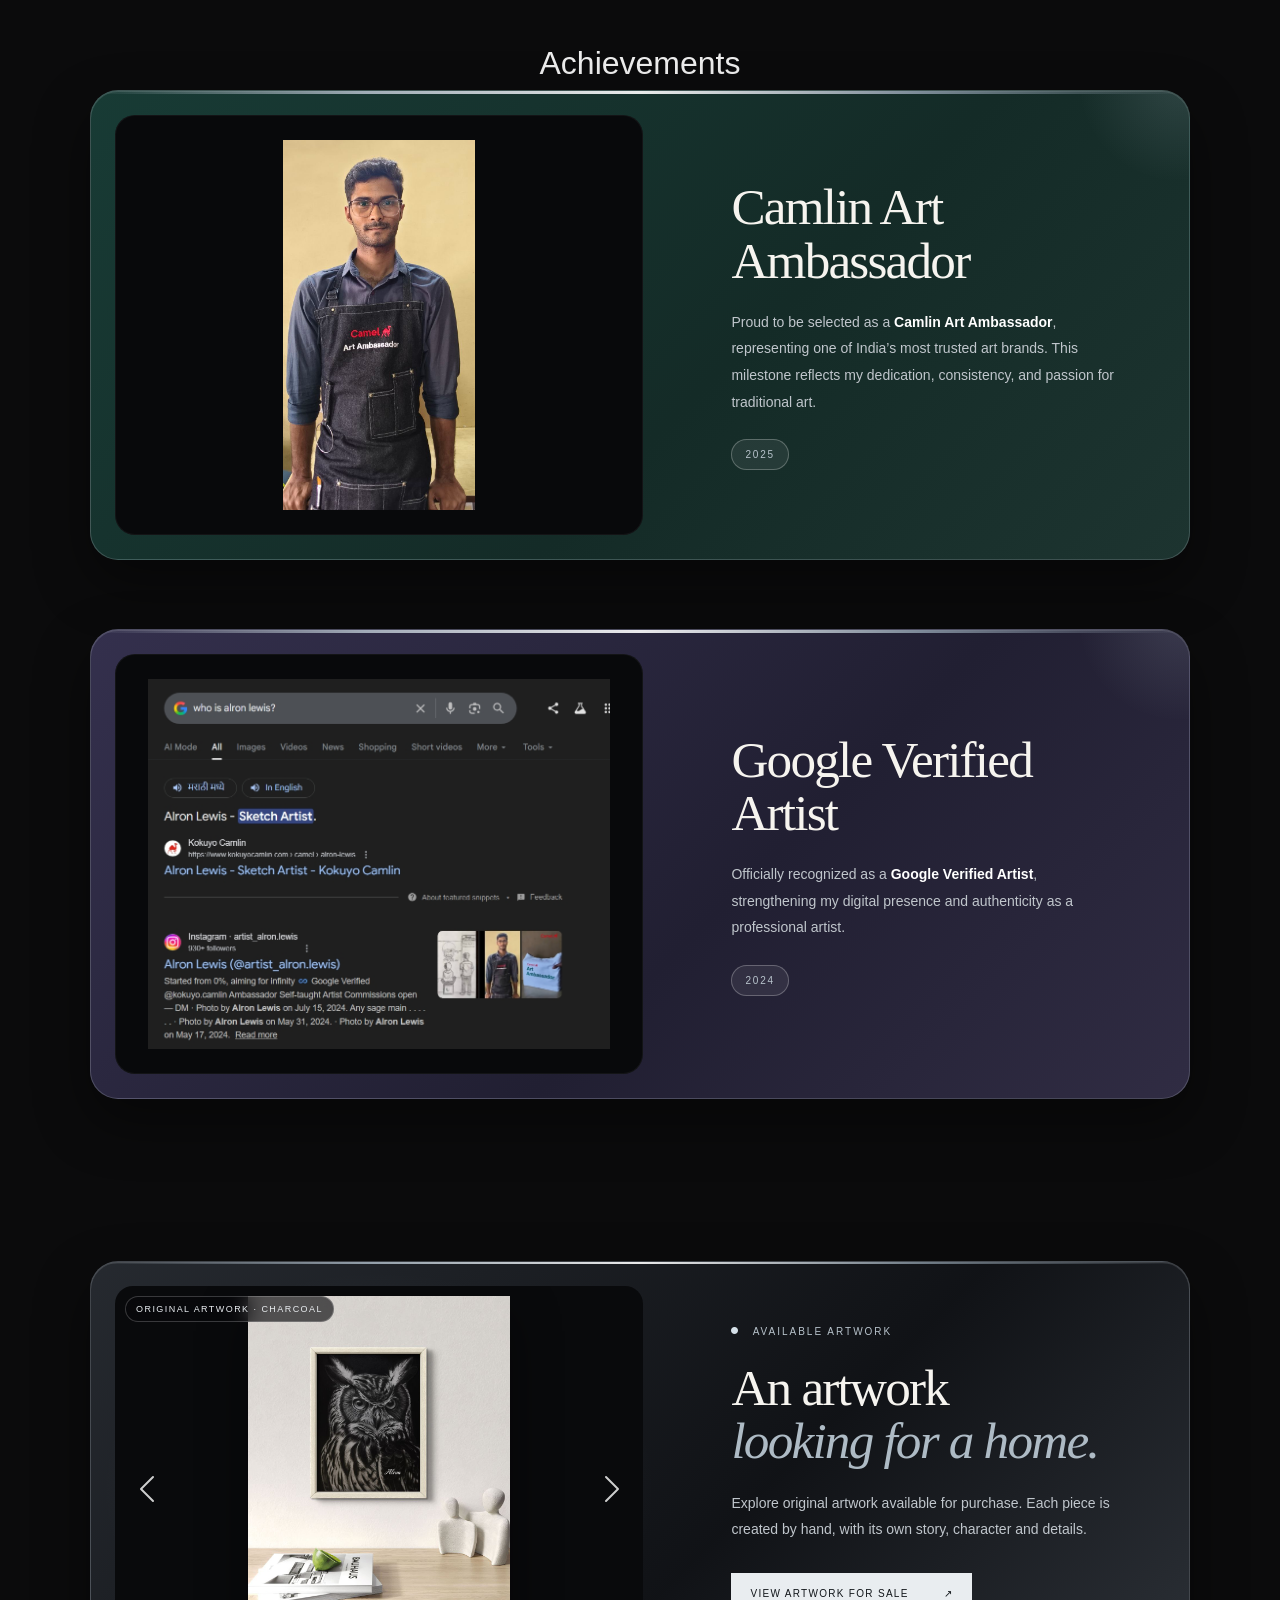
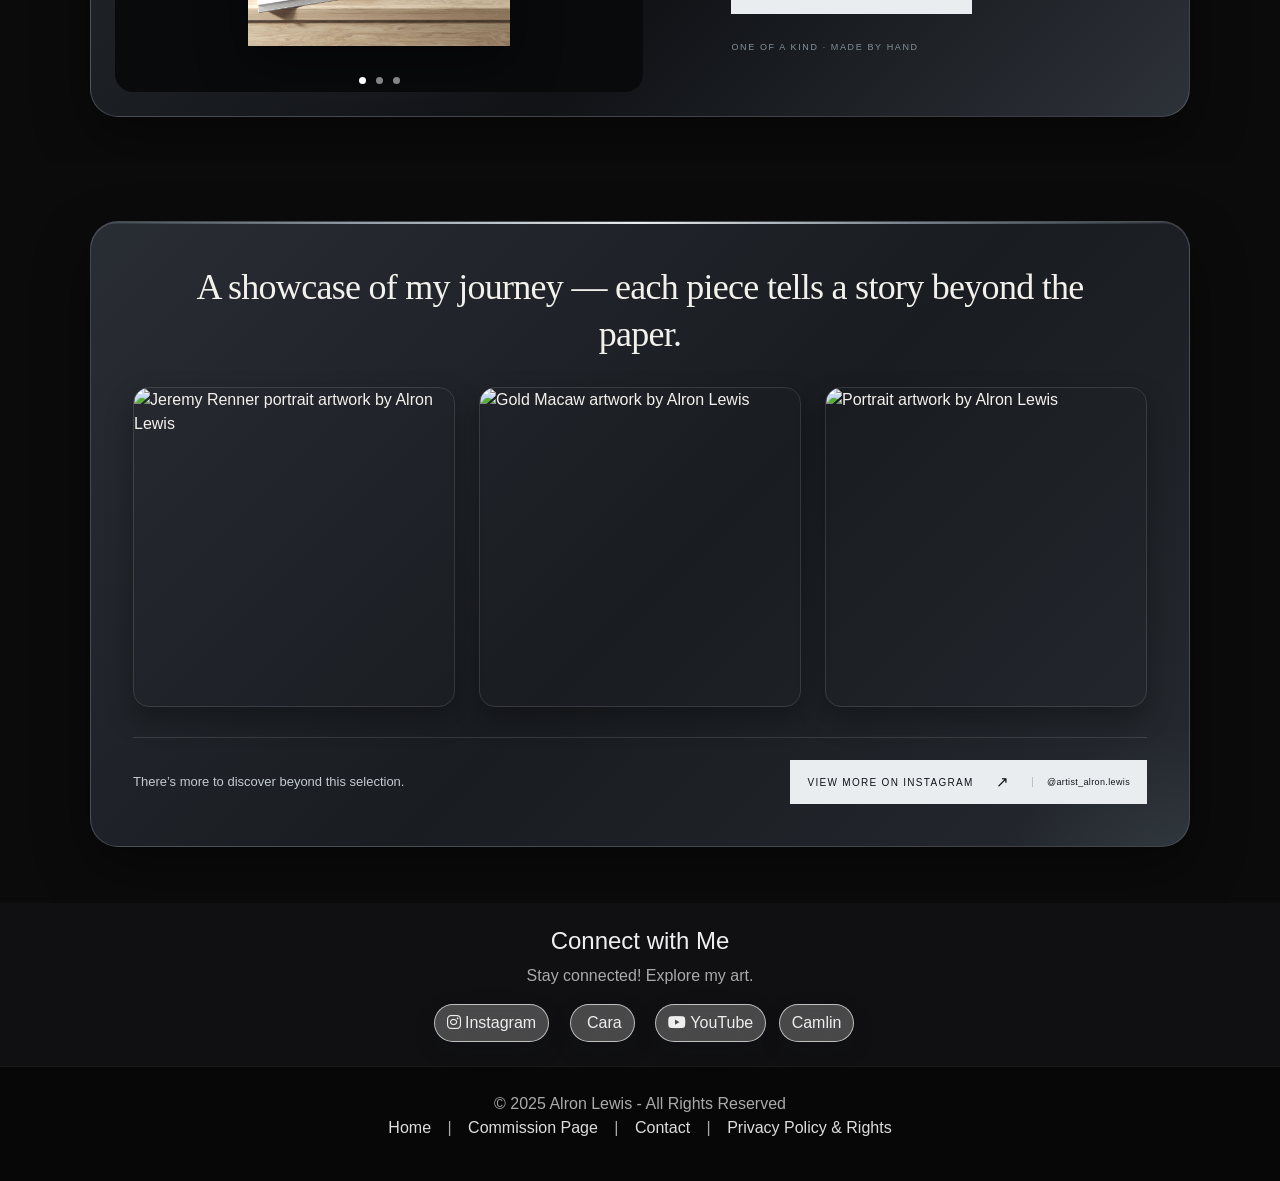
==== commit 0577fb02: "Smooth out navbar menu and hover animations" ====
--- a/index.html
+++ b/index.html
@@ -1289,7 +1289,7 @@
 </style>
 
 <style id="nav-performance-fix">
-/* Keep the existing navigation design while reducing scroll and tap lag. */
+/* Lightweight navigation with a slower, smoother menu reveal. */
 html{scroll-behavior:auto!important}
 .custom-nav{
   -webkit-backdrop-filter:none!important;
@@ -1297,14 +1297,25 @@
   box-shadow:0 4px 14px rgba(0,0,0,.2)!important;
   transform:translateZ(0);
 }
-.custom-nav .nav-link,
+.custom-nav .nav-link{
+  transition:color .28s ease,opacity .28s ease!important;
+}
 .custom-nav .nav-link::after{
-  transition:none!important;
+  transition:width .32s cubic-bezier(.22,.61,.36,1)!important;
 }
 @media(max-width:991.98px){
-  .custom-nav .navbar-collapse.collapsing,
-  .custom-nav .navbar-collapse.collapse{
-    transition:none!important;
+  .custom-nav .navbar-collapse.collapsing{
+    transition:height .42s cubic-bezier(.22,.61,.36,1)!important;
+  }
+  .custom-nav .navbar-collapse{
+    transition:opacity .3s ease!important;
+  }
+}
+@media(prefers-reduced-motion:reduce){
+  .custom-nav .nav-link,
+  .custom-nav .nav-link::after,
+  .custom-nav .navbar-collapse.collapsing{
+    transition-duration:.01ms!important;
   }
 }
 </style>
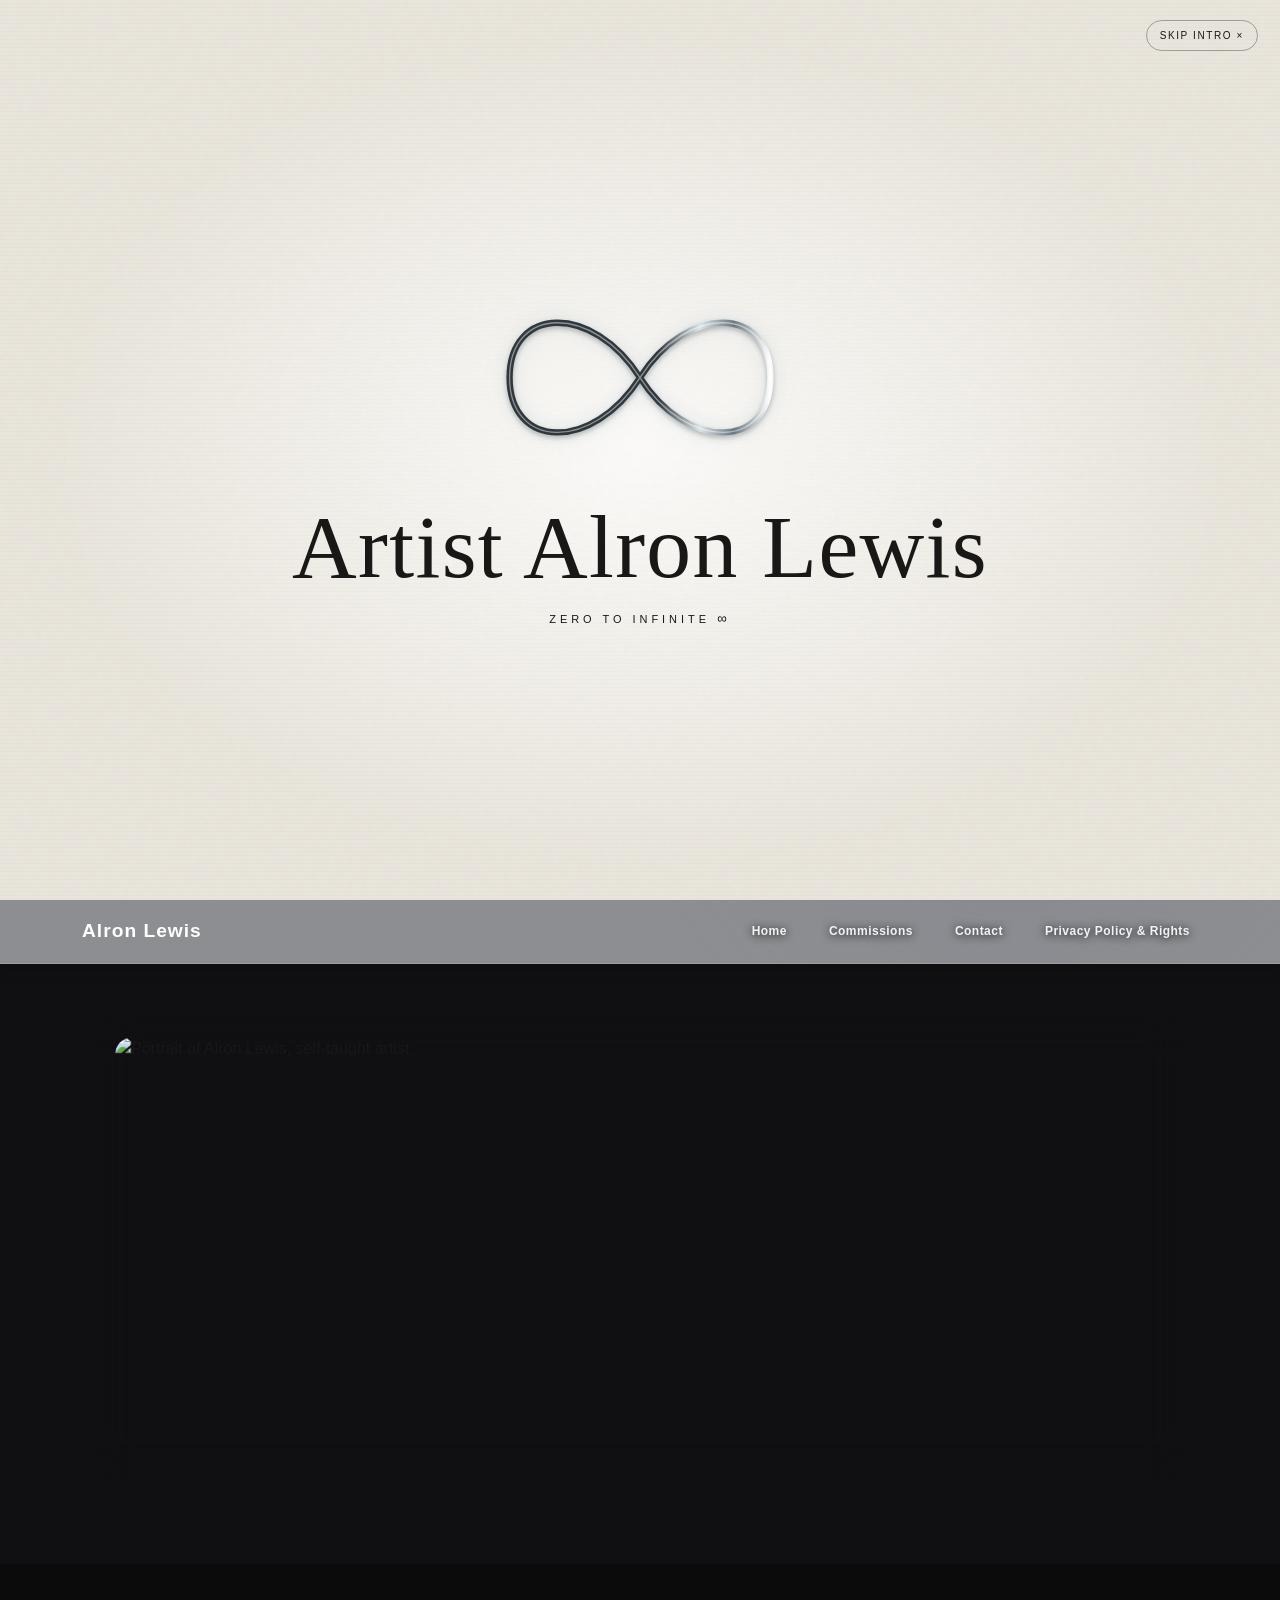
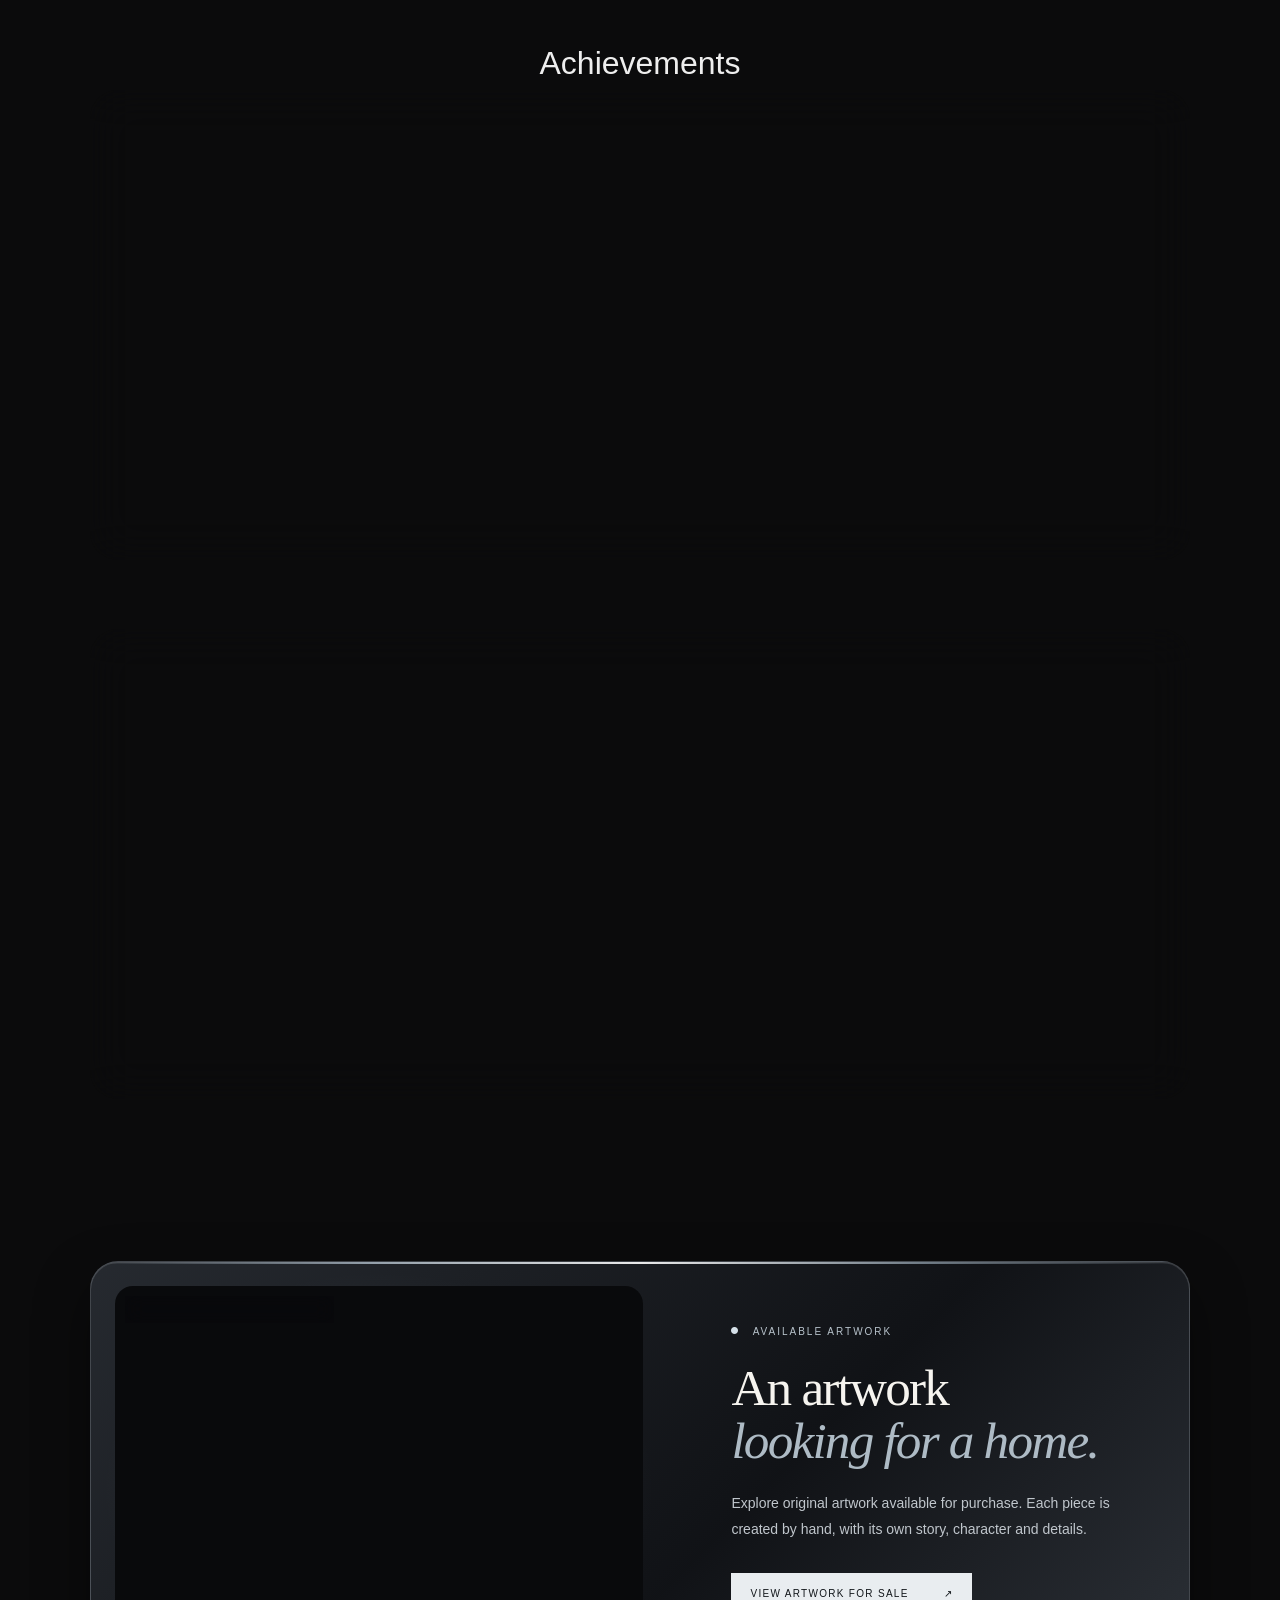
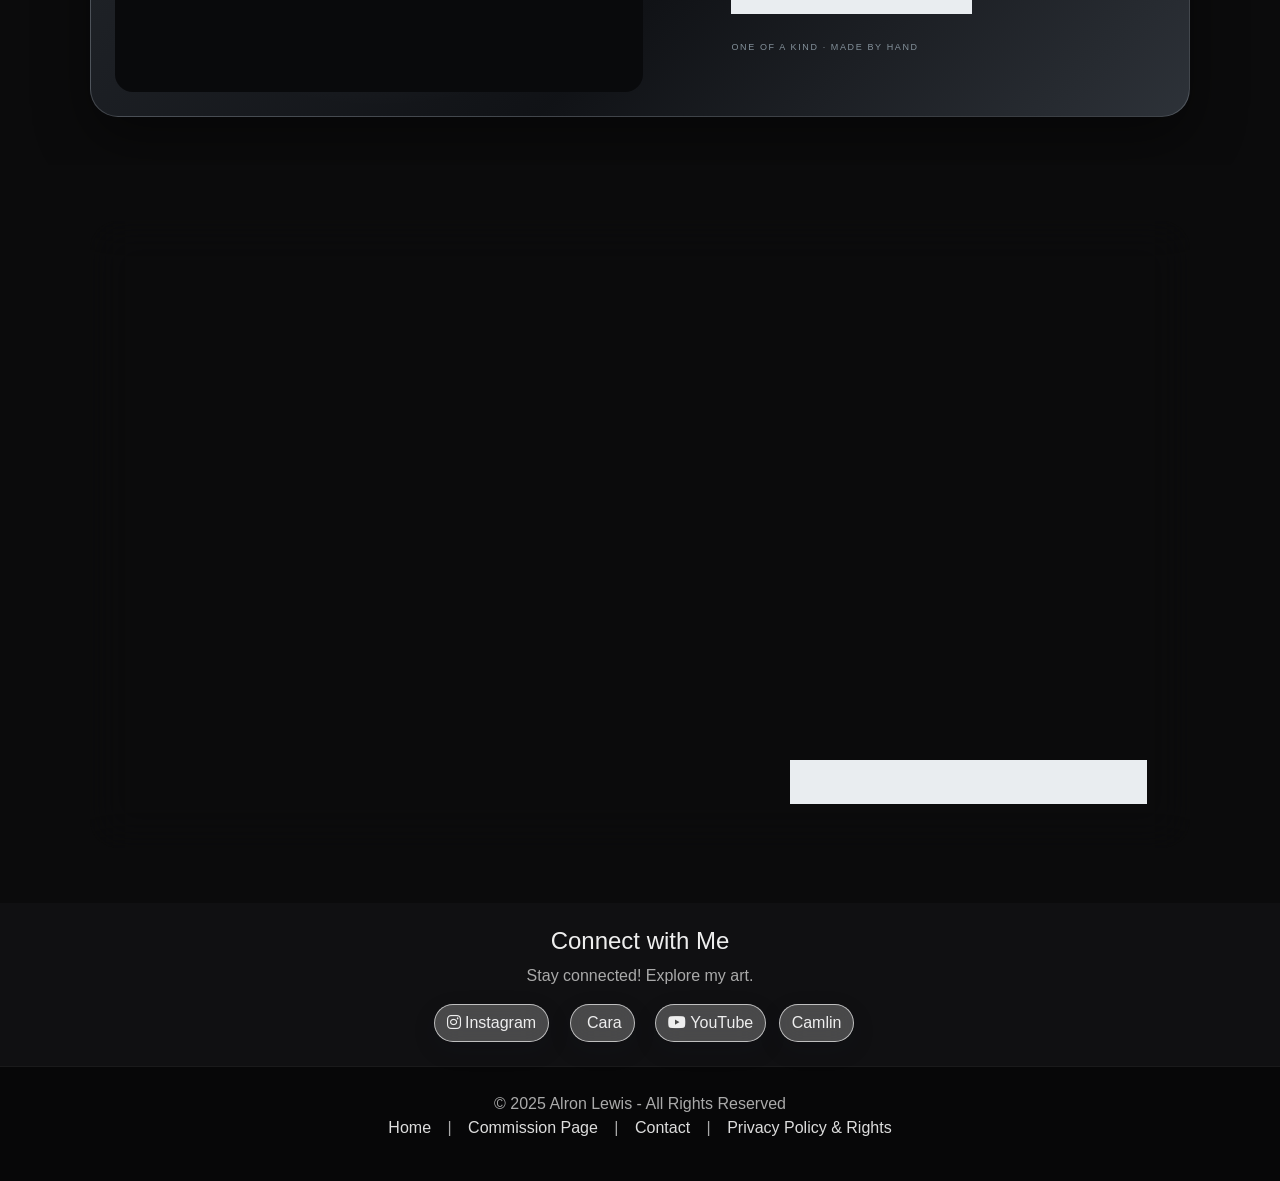
==== commit bf1369ea: "Refine navbar collapse animation" ====
--- a/index.html
+++ b/index.html
@@ -1289,26 +1289,23 @@
 </style>
 
 <style id="nav-performance-fix">
-/* Lightweight navigation with a slower, smoother menu reveal. */
+/* Keep the navbar lightweight and let Bootstrap's collapse height animate cleanly. */
 html{scroll-behavior:auto!important}
 .custom-nav{
   -webkit-backdrop-filter:none!important;
   backdrop-filter:none!important;
   box-shadow:0 4px 14px rgba(0,0,0,.2)!important;
-  transform:translateZ(0);
 }
 .custom-nav .nav-link{
-  transition:color .28s ease,opacity .28s ease!important;
+  transition:color .3s ease,opacity .3s ease!important;
 }
 .custom-nav .nav-link::after{
-  transition:width .32s cubic-bezier(.22,.61,.36,1)!important;
+  transition:width .35s ease-in-out!important;
 }
 @media(max-width:991.98px){
   .custom-nav .navbar-collapse.collapsing{
-    transition:height .42s cubic-bezier(.22,.61,.36,1)!important;
-  }
-  .custom-nav .navbar-collapse{
-    transition:opacity .3s ease!important;
+    transition:height .6s cubic-bezier(.4,0,.2,1)!important;
+    overflow:hidden;
   }
 }
 @media(prefers-reduced-motion:reduce){
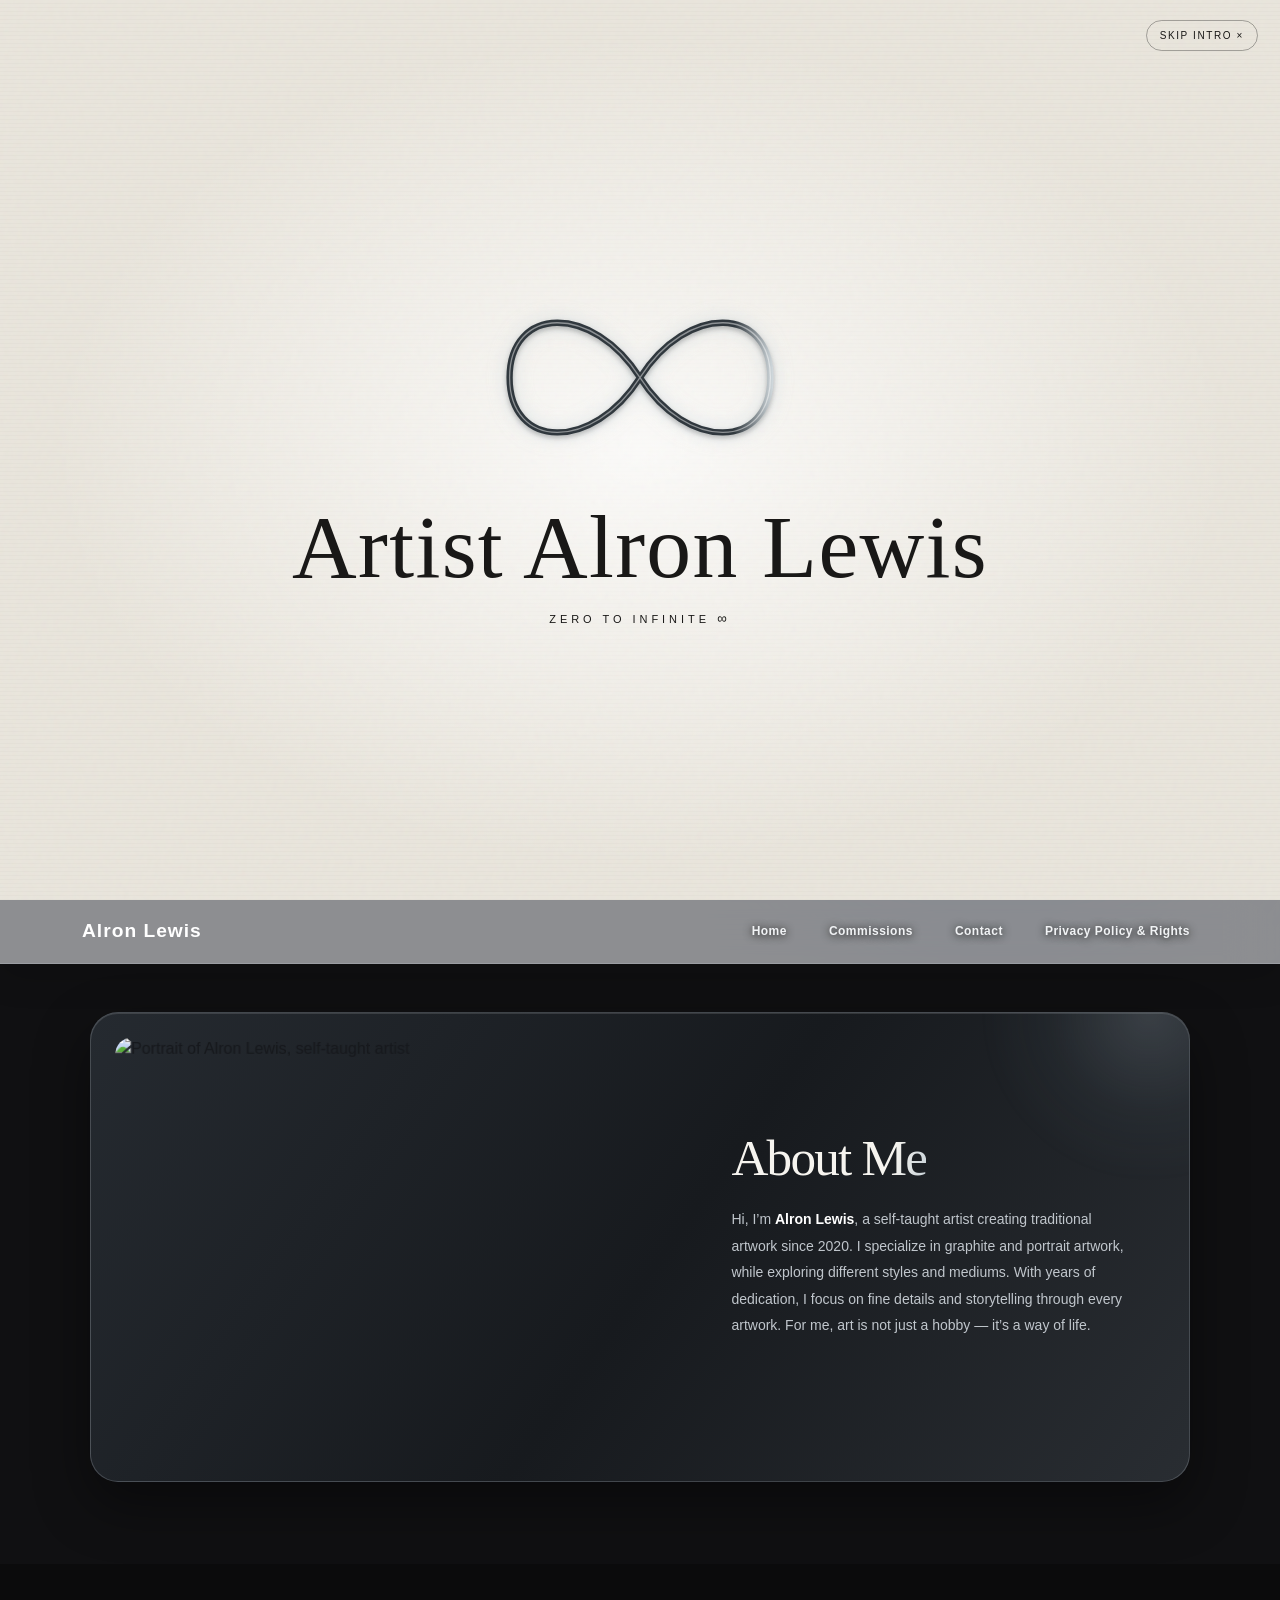
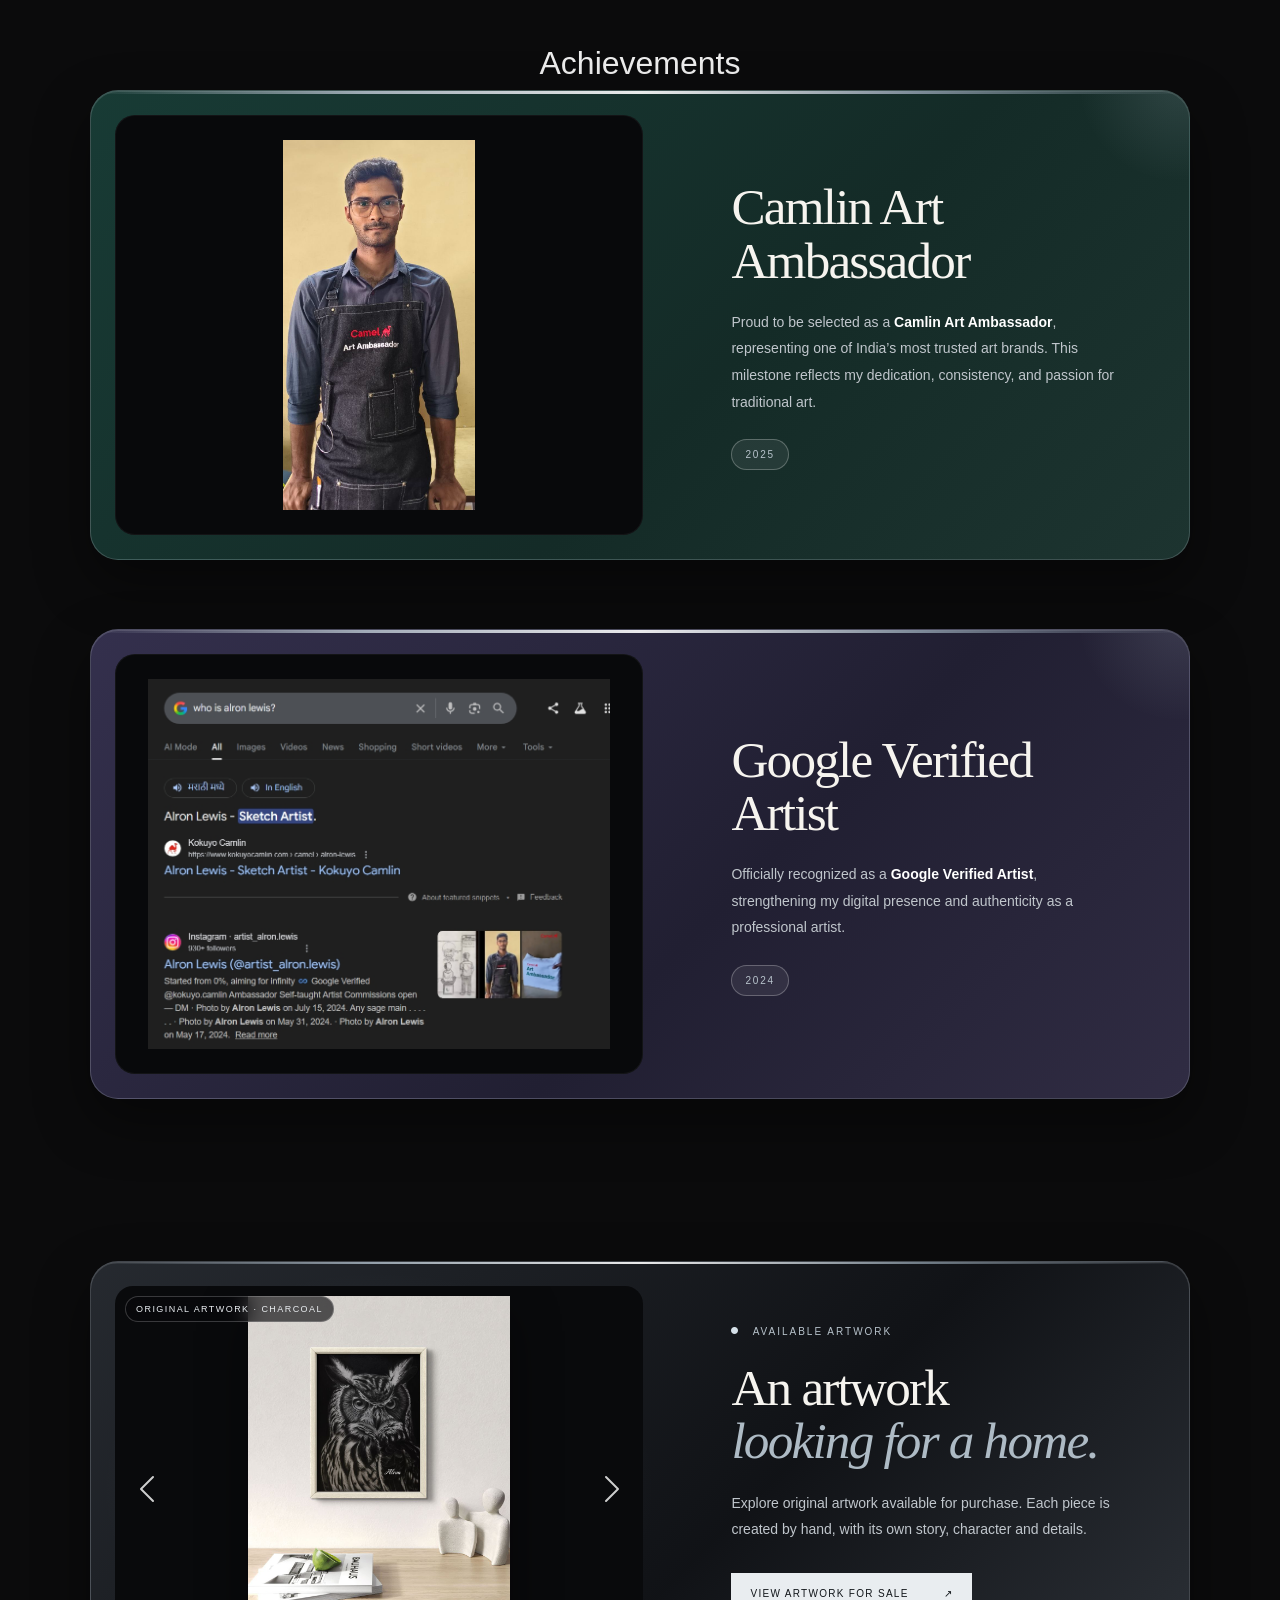
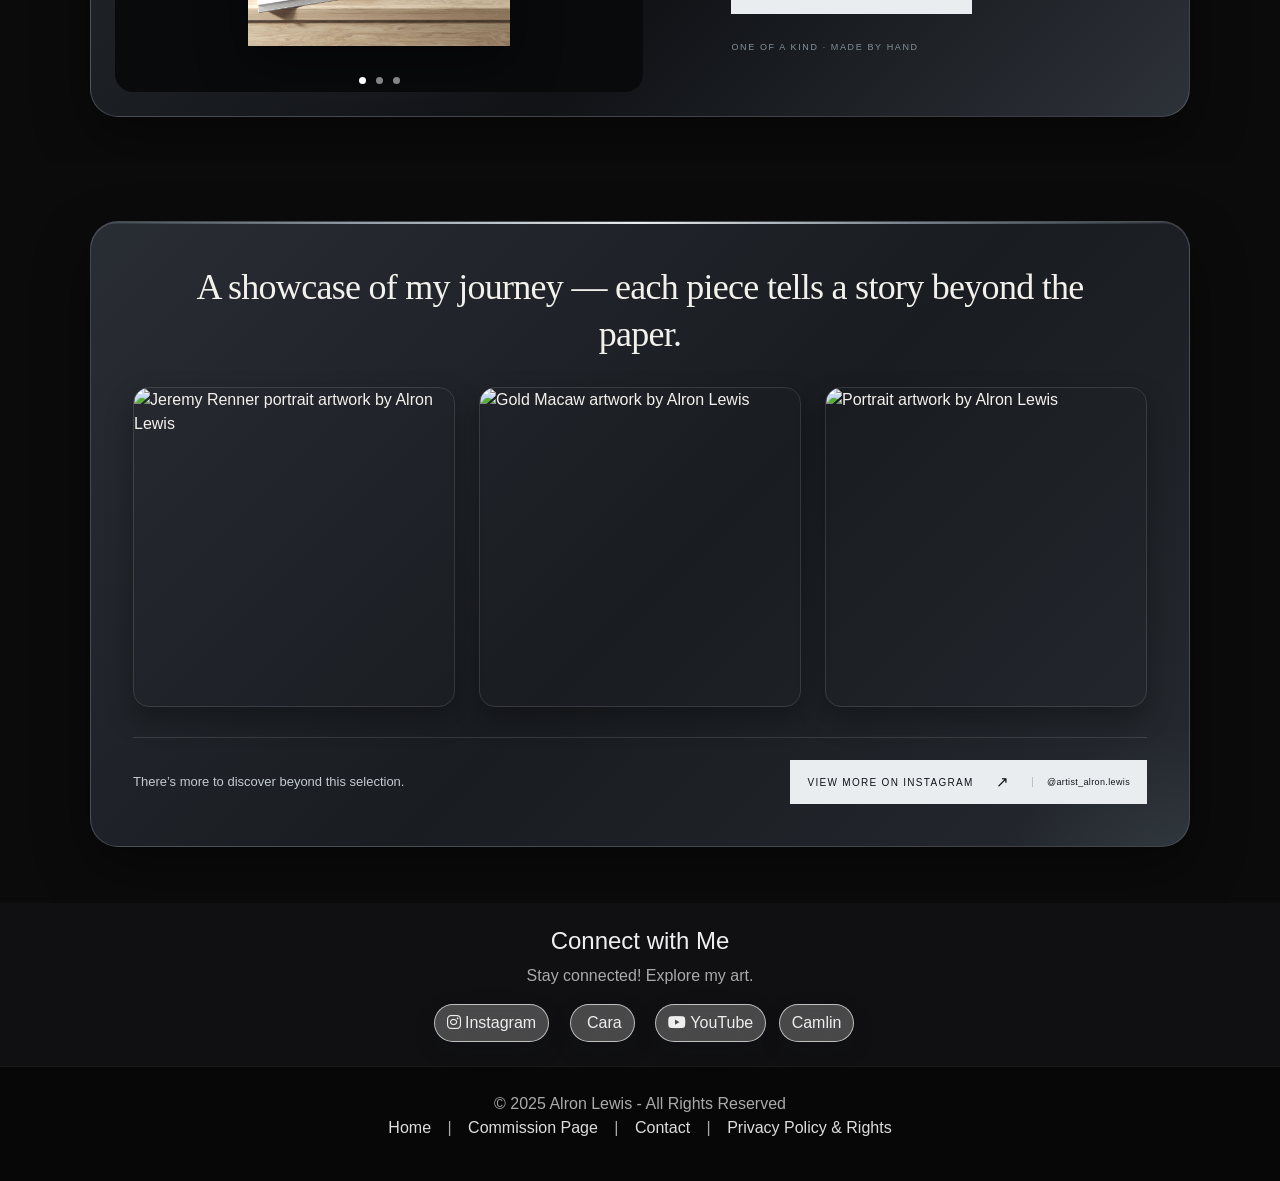
==== commit bd5d7f2f: "Remove custom navbar transitions" ====
--- a/index.html
+++ b/index.html
@@ -1288,34 +1288,7 @@
 
 </style>
 
-<style id="nav-performance-fix">
-/* Keep the navbar lightweight and let Bootstrap's collapse height animate cleanly. */
-html{scroll-behavior:auto!important}
-.custom-nav{
-  -webkit-backdrop-filter:none!important;
-  backdrop-filter:none!important;
-  box-shadow:0 4px 14px rgba(0,0,0,.2)!important;
-}
-.custom-nav .nav-link{
-  transition:color .3s ease,opacity .3s ease!important;
-}
-.custom-nav .nav-link::after{
-  transition:width .35s ease-in-out!important;
-}
-@media(max-width:991.98px){
-  .custom-nav .navbar-collapse.collapsing{
-    transition:height .6s cubic-bezier(.4,0,.2,1)!important;
-    overflow:hidden;
-  }
-}
-@media(prefers-reduced-motion:reduce){
-  .custom-nav .nav-link,
-  .custom-nav .nav-link::after,
-  .custom-nav .navbar-collapse.collapsing{
-    transition-duration:.01ms!important;
-  }
-}
-</style>
+
 </head>
 <!-- Image Popup -->
 <div id="imagePopup" class="image-popup">
